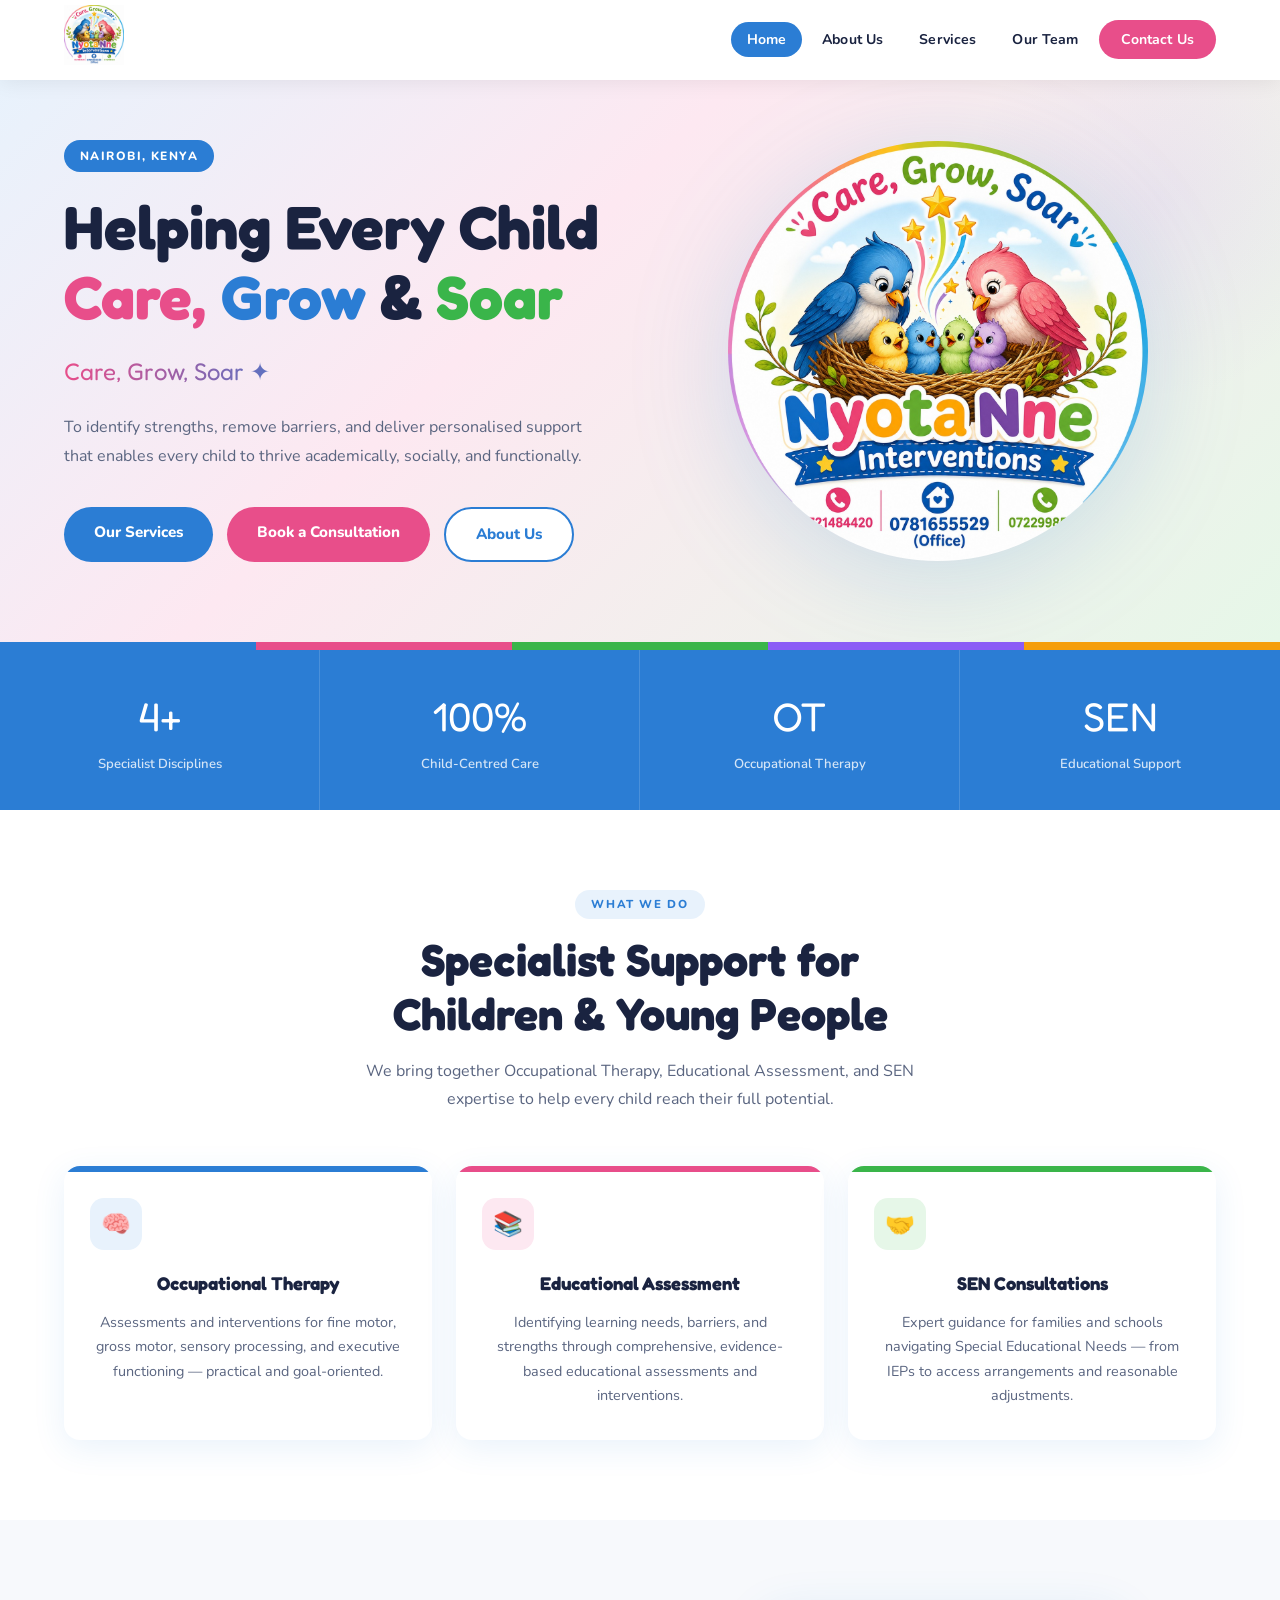
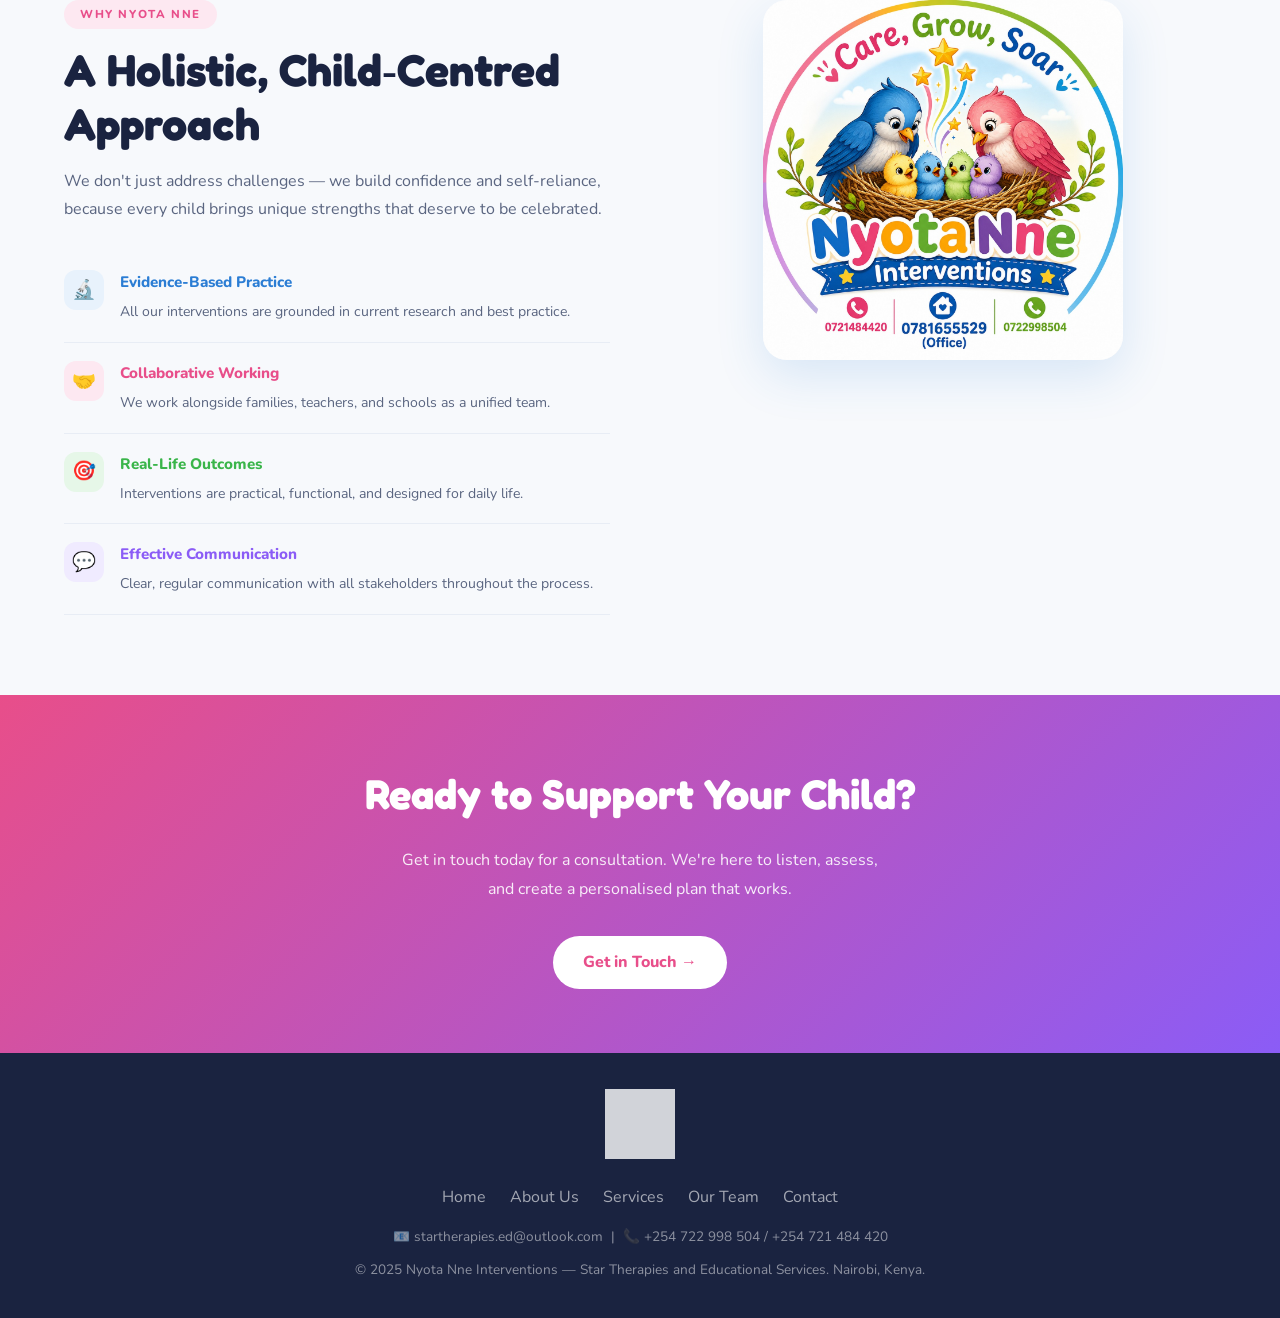
==== index.html @ 4a828db4 "index file upload" ====
<!DOCTYPE html>
<html lang="en">
<head>
  <meta charset="UTF-8"/>
  <meta name="viewport" content="width=device-width, initial-scale=1.0"/>
  <title>Nyota Nne Interventions | Care, Grow, Soar</title>
  <link href="https://fonts.googleapis.com/css2?family=Nunito:ital,wght@0,400;0,600;0,700;0,800;1,400&family=Fredoka+One&display=swap" rel="stylesheet"/>
  <style>
    *, *::before, *::after { box-sizing: border-box; margin: 0; padding: 0; }

    :root {
      --blue:    #2b7dd4;
      --blue-l:  #e8f2fc;
      --pink:    #e84e8a;
      --pink-l:  #fde8f1;
      --green:   #3ab54a;
      --green-l: #e6f7e8;
      --purple:  #8b5cf6;
      --purple-l:#f0ebff;
      --orange:  #f59e0b;
      --orange-l:#fff3d6;
      --white:   #ffffff;
      --off:     #f7f9fc;
      --dark:    #1a2340;
      --mid:     #5a6580;
      --light:   #e8edf5;
      --radius:  16px;
      --shadow:  0 8px 32px rgba(43,125,212,0.10);
    }

    html { scroll-behavior: smooth; }
    body {
      font-family: 'Nunito', sans-serif;
      color: var(--dark);
      background: var(--white);
      line-height: 1.7;
      font-size: 16px;
      overflow-x: hidden;
    }

    /* ── PAGES ── */
    .page { display: none; min-height: 100vh; padding-top: 80px; }
    .page.active { display: block; }

    /* ── NAV ── */
    nav {
      position: fixed; top: 0; left: 0; right: 0; z-index: 200;
      background: white;
      box-shadow: 0 2px 20px rgba(0,0,0,0.07);
      padding: 0 5vw;
      height: 80px;
      display: flex; align-items: center; justify-content: space-between;
    }
    .nav-logo img {
      height: 60px; width: auto; cursor: pointer;
    }
    .nav-links {
      display: flex; align-items: center; gap: 4px; list-style: none;
    }
    .nav-links a {
      text-decoration: none; color: var(--dark);
      font-size: 0.88rem; font-weight: 700;
      padding: 8px 16px; border-radius: 40px;
      transition: all 0.2s; letter-spacing: 0.01em;
    }
    .nav-links a:hover { background: var(--blue-l); color: var(--blue); }
    .nav-links a.active { background: var(--blue); color: white; }
    .nav-cta {
      background: var(--pink) !important; color: white !important;
      padding: 10px 22px !important; border-radius: 40px !important;
    }
    .nav-cta:hover { background: var(--pink) !important; opacity: 0.88; }

    .hamburger {
      display: none; flex-direction: column; gap: 5px; cursor: pointer;
    }
    .hamburger span { display: block; width: 26px; height: 2.5px; background: var(--dark); border-radius: 2px; transition: all 0.3s; }

    /* ── HERO ── */
    .hero {
      background: linear-gradient(135deg, #e8f2fc 0%, #fde8f1 40%, #e6f7e8 100%);
      padding: 60px 5vw 80px;
      display: grid; grid-template-columns: 1fr 1fr;
      gap: 40px; align-items: center;
      position: relative; overflow: hidden;
    }
    .hero::before {
      content: '';
      position: absolute; top: -80px; right: -80px;
      width: 400px; height: 400px;
      background: radial-gradient(circle, rgba(139,92,246,0.08), transparent 70%);
      border-radius: 50%;
    }
    .hero-tag {
      display: inline-block;
      background: var(--blue); color: white;
      font-size: 0.75rem; font-weight: 800; letter-spacing: 0.12em;
      text-transform: uppercase; padding: 6px 16px; border-radius: 40px;
      margin-bottom: 20px;
    }
    .hero h1 {
      font-family: 'Fredoka One', cursive;
      font-size: clamp(2.4rem, 5vw, 3.8rem);
      line-height: 1.15; margin-bottom: 20px; color: var(--dark);
    }
    .hero h1 .c1 { color: var(--pink); }
    .hero h1 .c2 { color: var(--blue); }
    .hero h1 .c3 { color: var(--green); }
    .hero-slogan {
      font-family: 'Fredoka One', cursive;
      font-size: 1.5rem; margin-bottom: 20px;
      background: linear-gradient(90deg, var(--pink), var(--blue), var(--green));
      -webkit-background-clip: text; -webkit-text-fill-color: transparent;
      background-clip: text;
    }
    .hero-mission {
      color: var(--mid); font-size: 1rem; line-height: 1.8;
      margin-bottom: 36px; max-width: 520px;
    }
    .hero-btns { display: flex; gap: 14px; flex-wrap: wrap; }
    .btn { display: inline-block; text-decoration: none; border: none; cursor: pointer;
      font-family: 'Nunito', sans-serif; font-weight: 800; font-size: 0.95rem;
      padding: 13px 30px; border-radius: 40px; transition: transform 0.2s, box-shadow 0.2s; }
    .btn:hover { transform: translateY(-3px); box-shadow: 0 8px 24px rgba(0,0,0,0.15); }
    .btn-blue { background: var(--blue); color: white; }
    .btn-pink { background: var(--pink); color: white; }
    .btn-outline { background: white; color: var(--blue); border: 2px solid var(--blue); }

    .hero-img {
      display: flex; align-items: center; justify-content: center;
    }
    .hero-img img {
      width: 100%; max-width: 420px;
      border-radius: 50%; 
      filter: drop-shadow(0 16px 48px rgba(43,125,212,0.18));
      animation: float 4s ease-in-out infinite;
    }
    @keyframes float {
      0%,100% { transform: translateY(0); }
      50% { transform: translateY(-14px); }
    }

    /* ── COLOUR STRIP ── */
    .colour-strip {
      display: flex; height: 8px;
    }
    .colour-strip span { flex: 1; }

    /* ── SECTIONS ── */
    .section { padding: 80px 5vw; }
    .section-alt { background: var(--off); }
    .section-center { text-align: center; }

    .pill-label {
      display: inline-block;
      font-size: 0.72rem; font-weight: 800; letter-spacing: 0.14em; text-transform: uppercase;
      padding: 5px 16px; border-radius: 40px; margin-bottom: 14px;
    }
    .pill-blue { background: var(--blue-l); color: var(--blue); }
    .pill-pink { background: var(--pink-l); color: var(--pink); }
    .pill-green { background: var(--green-l); color: var(--green); }
    .pill-purple { background: var(--purple-l); color: var(--purple); }
    .pill-orange { background: var(--orange-l); color: var(--orange); }

    .section-title {
      font-family: 'Fredoka One', cursive;
      font-size: clamp(1.8rem, 3.5vw, 2.8rem);
      line-height: 1.2; margin-bottom: 16px; color: var(--dark);
    }
    .section-sub {
      color: var(--mid); max-width: 580px; margin: 0 auto 52px; font-size: 1rem; line-height: 1.8;
    }
    .section-sub.left { margin-left: 0; }

    /* ── CARDS ── */
    .cards-3 { display: grid; grid-template-columns: repeat(3, 1fr); gap: 24px; }
    .cards-4 { display: grid; grid-template-columns: repeat(4, 1fr); gap: 20px; }
    .cards-2 { display: grid; grid-template-columns: repeat(2, 1fr); gap: 28px; }

    .card {
      background: white; border-radius: var(--radius);
      padding: 32px 26px;
      box-shadow: var(--shadow);
      transition: transform 0.3s, box-shadow 0.3s;
      position: relative; overflow: hidden;
    }
    .card:hover { transform: translateY(-6px); box-shadow: 0 16px 48px rgba(0,0,0,0.12); }
    .card-top { height: 6px; border-radius: 6px 6px 0 0; position: absolute; top: 0; left: 0; right: 0; }
    .card-icon {
      width: 52px; height: 52px; border-radius: 14px;
      display: flex; align-items: center; justify-content: center;
      font-size: 1.5rem; margin-bottom: 18px;
    }
    .card h3 {
      font-family: 'Fredoka One', cursive;
      font-size: 1.15rem; margin-bottom: 10px; color: var(--dark);
    }
    .card p { font-size: 0.9rem; color: var(--mid); line-height: 1.7; }

    /* about page two-col */
    .two-col { display: grid; grid-template-columns: 1fr 1fr; gap: 60px; align-items: start; }
    .two-col.flip { direction: rtl; }
    .two-col.flip > * { direction: ltr; }

    .value-item {
      display: flex; gap: 16px; align-items: flex-start;
      padding: 18px 0; border-bottom: 1px solid var(--light);
    }
    .value-icon {
      width: 40px; height: 40px; border-radius: 12px; flex-shrink: 0;
      display: flex; align-items: center; justify-content: center; font-size: 1.2rem;
    }
    .value-item h4 { font-weight: 800; font-size: 0.95rem; margin-bottom: 4px; }
    .value-item p { font-size: 0.88rem; color: var(--mid); }

    /* team */
    .team-card {
      background: white; border-radius: var(--radius);
      overflow: hidden; box-shadow: var(--shadow);
      transition: transform 0.3s;
    }
    .team-card:hover { transform: translateY(-6px); }
    .team-banner { height: 80px; display: flex; align-items: center; justify-content: center; font-size: 2.4rem; }
    .team-body { padding: 24px 22px; }
    .team-role { font-size: 0.72rem; font-weight: 800; letter-spacing: 0.12em; text-transform: uppercase; margin-bottom: 6px; }
    .team-body h3 { font-family: 'Fredoka One', cursive; font-size: 1.2rem; margin-bottom: 10px; }
    .team-body p { font-size: 0.88rem; color: var(--mid); line-height: 1.7; }

    /* services page */
    .service-row {
      display: grid; grid-template-columns: 200px 1fr; gap: 0;
      border-radius: var(--radius); overflow: hidden; margin-bottom: 20px;
      box-shadow: var(--shadow);
    }
    .service-label {
      display: flex; flex-direction: column; align-items: center; justify-content: center;
      text-align: center; padding: 28px 20px; gap: 10px;
    }
    .service-label span { font-size: 2rem; }
    .service-label h3 { font-family: 'Fredoka One', cursive; font-size: 1rem; color: white; line-height: 1.3; }
    .service-content {
      background: white; padding: 28px 32px;
      display: flex; flex-direction: column; justify-content: center;
    }
    .service-content p { font-size: 0.95rem; color: var(--mid); line-height: 1.8; margin-bottom: 12px; }
    .service-tags { display: flex; flex-wrap: wrap; gap: 8px; }
    .tag {
      font-size: 0.75rem; font-weight: 700; padding: 4px 12px; border-radius: 40px;
    }

    /* contact page */
    .contact-grid { display: grid; grid-template-columns: 1fr 1.2fr; gap: 48px; align-items: start; }
    .contact-card {
      background: white; border-radius: var(--radius); padding: 28px;
      box-shadow: var(--shadow); margin-bottom: 16px;
      display: flex; gap: 18px; align-items: flex-start;
    }
    .contact-icon-wrap {
      width: 48px; height: 48px; border-radius: 14px; flex-shrink: 0;
      display: flex; align-items: center; justify-content: center; font-size: 1.3rem;
    }
    .contact-card h4 { font-weight: 800; font-size: 0.85rem; letter-spacing: 0.08em; text-transform: uppercase; margin-bottom: 4px; }
    .contact-card p, .contact-card a { font-size: 0.95rem; color: var(--mid); text-decoration: none; display: block; }
    .contact-card a:hover { color: var(--blue); }

    form { background: white; border-radius: var(--radius); padding: 36px; box-shadow: var(--shadow); }
    form h3 { font-family: 'Fredoka One', cursive; font-size: 1.5rem; margin-bottom: 24px; color: var(--dark); }
    .form-row { display: grid; grid-template-columns: 1fr 1fr; gap: 16px; }
    .field { margin-bottom: 16px; }
    .field label { display: block; font-size: 0.8rem; font-weight: 800; margin-bottom: 6px; color: var(--dark); letter-spacing: 0.04em; }
    .field input, .field textarea, .field select {
      width: 100%; padding: 13px 16px;
      border: 2px solid var(--light); border-radius: 12px;
      font-family: 'Nunito', sans-serif; font-size: 0.95rem; color: var(--dark);
      outline: none; transition: border-color 0.2s; background: var(--off);
    }
    .field input:focus, .field textarea:focus, .field select:focus { border-color: var(--blue); background: white; }
    .field textarea { height: 110px; resize: vertical; }
    #formMsg { display:none; margin-top: 14px; font-size: 0.9rem; font-weight: 700; text-align: center; padding: 10px; border-radius: 10px; }

    /* footer */
    footer {
      background: var(--dark); color: rgba(255,255,255,0.5);
      text-align: center; padding: 36px 5vw;
    }
    .footer-logo { margin-bottom: 16px; }
    .footer-logo img { height: 70px; filter: brightness(0) invert(1) opacity(0.8); }
    footer p { font-size: 0.85rem; line-height: 1.8; }
    footer a { color: rgba(255,255,255,0.6); text-decoration: none; }
    footer a:hover { color: white; }
    .footer-links { display: flex; justify-content: center; gap: 24px; flex-wrap: wrap; margin: 14px 0; }

    /* banner */
    .page-banner {
      background: linear-gradient(135deg, var(--blue) 0%, var(--purple) 100%);
      padding: 56px 5vw 48px;
      color: white; text-align: center;
    }
    .page-banner h1 { font-family: 'Fredoka One', cursive; font-size: clamp(2rem, 4vw, 3rem); margin-bottom: 12px; }
    .page-banner p { font-size: 1rem; opacity: 0.85; max-width: 500px; margin: 0 auto; }

    /* stats strip */
    .stats-strip {
      background: var(--blue);
      display: grid; grid-template-columns: repeat(4, 1fr);
      gap: 0;
    }
    .stat-item {
      padding: 32px 20px; text-align: center; color: white;
      border-right: 1px solid rgba(255,255,255,0.15);
    }
    .stat-item:last-child { border-right: none; }
    .stat-num { font-family: 'Fredoka One', cursive; font-size: 2.5rem; display: block; }
    .stat-label { font-size: 0.82rem; opacity: 0.8; font-weight: 600; }

    /* support list */
    .support-grid { display: grid; grid-template-columns: repeat(3,1fr); gap: 16px; }
    .support-item {
      background: white; border-radius: 14px; padding: 20px 18px;
      display: flex; gap: 12px; align-items: flex-start;
      box-shadow: 0 4px 16px rgba(0,0,0,0.06);
    }
    .support-dot { width: 10px; height: 10px; border-radius: 50%; flex-shrink: 0; margin-top: 7px; }
    .support-item p { font-size: 0.92rem; font-weight: 700; color: var(--dark); }

    /* mobile */
    @media (max-width: 900px) {
      .cards-3, .cards-4 { grid-template-columns: repeat(2, 1fr); }
      .two-col, .contact-grid { grid-template-columns: 1fr; gap: 32px; }
      .two-col.flip { direction: ltr; }
      .stats-strip { grid-template-columns: repeat(2, 1fr); }
      .support-grid { grid-template-columns: repeat(2,1fr); }
      .service-row { grid-template-columns: 1fr; }
      .service-label { flex-direction: row; justify-content: flex-start; padding: 20px; }
    }
    @media (max-width: 768px) {
      .hero { grid-template-columns: 1fr; text-align: center; }
      .hero-btns { justify-content: center; }
      .hero-img { order: -1; }
      .hero-img img { max-width: 260px; }
      .hamburger { display: flex; }
      .nav-links {
        display: none; position: fixed; top: 80px; left: 0; right: 0;
        flex-direction: column; align-items: stretch; gap: 0;
        background: white; border-top: 1px solid var(--light);
        padding: 12px 16px; box-shadow: 0 8px 24px rgba(0,0,0,0.08);
      }
      .nav-links.open { display: flex; }
      .nav-links a { border-radius: 12px; padding: 12px 16px; }
    }
    @media (max-width: 560px) {
      .cards-3, .cards-4, .cards-2 { grid-template-columns: 1fr; }
      .form-row { grid-template-columns: 1fr; }
      .support-grid { grid-template-columns: 1fr; }
    }

    /* fade in */
    .fade { opacity: 0; transform: translateY(20px); transition: opacity 0.55s ease, transform 0.55s ease; }
    .fade.visible { opacity: 1; transform: none; }
  </style>
</head>
<body>

<!-- NAV -->
<nav>
  <div class="nav-logo">
    <img src="logo-new.jpeg" alt="Nyota Nne Interventions" onclick="showPage('home')">
  </div>
  <ul class="nav-links" id="navLinks">
    <li><a href="#" class="active" onclick="showPage('home');return false;">Home</a></li>
    <li><a href="#" onclick="showPage('about');return false;">About Us</a></li>
    <li><a href="#" onclick="showPage('services');return false;">Services</a></li>
    <li><a href="#" onclick="showPage('team');return false;">Our Team</a></li>
    <li><a href="#" class="nav-cta" onclick="showPage('contact');return false;">Contact Us</a></li>
  </ul>
  <div class="hamburger" id="hamburger"><span></span><span></span><span></span></div>
</nav>

<!-- ══════════════ HOME PAGE ══════════════ -->
<div class="page active" id="page-home">

  <!-- Hero -->
  <div class="hero">
    <div class="hero-content">
      <span class="hero-tag">Nairobi, Kenya</span>
      <h1>Helping Every Child <span class="c1">Care,</span> <span class="c2">Grow</span> &amp; <span class="c3">Soar</span></h1>
      <p class="hero-slogan">Care, Grow, Soar ✦</p>
      <p class="hero-mission">To identify strengths, remove barriers, and deliver personalised support that enables every child to thrive academically, socially, and functionally.</p>
      <div class="hero-btns">
        <a class="btn btn-blue" href="#" onclick="showPage('services');return false;">Our Services</a>
        <a class="btn btn-pink" href="#" onclick="showPage('contact');return false;">Book a Consultation</a>
        <a class="btn btn-outline" href="#" onclick="showPage('about');return false;">About Us</a>
      </div>
    </div>
    <div class="hero-img">
      <img src="logo-new.jpeg" alt="Nyota Nne Interventions"/>
    </div>
  </div>

  <div class="colour-strip">
    <span style="background:var(--blue)"></span>
    <span style="background:var(--pink)"></span>
    <span style="background:var(--green)"></span>
    <span style="background:var(--purple)"></span>
    <span style="background:var(--orange)"></span>
  </div>

  <!-- Stats -->
  <div class="stats-strip">
    <div class="stat-item"><span class="stat-num">4+</span><span class="stat-label">Specialist Disciplines</span></div>
    <div class="stat-item"><span class="stat-num">100%</span><span class="stat-label">Child-Centred Care</span></div>
    <div class="stat-item"><span class="stat-num">OT</span><span class="stat-label">Occupational Therapy</span></div>
    <div class="stat-item"><span class="stat-num">SEN</span><span class="stat-label">Educational Support</span></div>
  </div>

  <!-- What We Do -->
  <div class="section section-center">
    <span class="pill-label pill-blue fade">What We Do</span>
    <h2 class="section-title fade">Specialist Support for <br>Children &amp; Young People</h2>
    <p class="section-sub fade">We bring together Occupational Therapy, Educational Assessment, and SEN expertise to help every child reach their full potential.</p>
    <div class="cards-3">
      <div class="card fade">
        <div class="card-top" style="background:var(--blue)"></div>
        <div class="card-icon" style="background:var(--blue-l)">🧠</div>
        <h3>Occupational Therapy</h3>
        <p>Assessments and interventions for fine motor, gross motor, sensory processing, and executive functioning — practical and goal-oriented.</p>
      </div>
      <div class="card fade">
        <div class="card-top" style="background:var(--pink)"></div>
        <div class="card-icon" style="background:var(--pink-l)">📚</div>
        <h3>Educational Assessment</h3>
        <p>Identifying learning needs, barriers, and strengths through comprehensive, evidence-based educational assessments and interventions.</p>
      </div>
      <div class="card fade">
        <div class="card-top" style="background:var(--green)"></div>
        <div class="card-icon" style="background:var(--green-l)">🤝</div>
        <h3>SEN Consultations</h3>
        <p>Expert guidance for families and schools navigating Special Educational Needs — from IEPs to access arrangements and reasonable adjustments.</p>
      </div>
    </div>
  </div>

  <!-- Why Choose Us -->
  <div class="section section-alt">
    <div class="two-col">
      <div>
        <span class="pill-label pill-pink fade">Why Nyota Nne</span>
        <h2 class="section-title fade">A Holistic, Child‑Centred <br>Approach</h2>
        <p style="color:var(--mid); margin-bottom:28px; font-size:1rem; line-height:1.8;" class="fade">We don't just address challenges — we build confidence and self-reliance, because every child brings unique strengths that deserve to be celebrated.</p>
        <div class="value-item fade">
          <div class="value-icon" style="background:var(--blue-l)">🔬</div>
          <div><h4 style="color:var(--blue)">Evidence-Based Practice</h4><p>All our interventions are grounded in current research and best practice.</p></div>
        </div>
        <div class="value-item fade">
          <div class="value-icon" style="background:var(--pink-l)">🤝</div>
          <div><h4 style="color:var(--pink)">Collaborative Working</h4><p>We work alongside families, teachers, and schools as a unified team.</p></div>
        </div>
        <div class="value-item fade">
          <div class="value-icon" style="background:var(--green-l)">🎯</div>
          <div><h4 style="color:var(--green)">Real-Life Outcomes</h4><p>Interventions are practical, functional, and designed for daily life.</p></div>
        </div>
        <div class="value-item fade">
          <div class="value-icon" style="background:var(--purple-l)">💬</div>
          <div><h4 style="color:var(--purple)">Effective Communication</h4><p>Clear, regular communication with all stakeholders throughout the process.</p></div>
        </div>
      </div>
      <div style="display:flex; align-items:center; justify-content:center;">
        <img src="logo-new.jpeg" alt="Nyota Nne" style="width:100%; max-width:360px; border-radius:24px; box-shadow: 0 16px 48px rgba(43,125,212,0.15);" class="fade"/>
      </div>
    </div>
  </div>

  <!-- CTA Banner -->
  <div style="background: linear-gradient(135deg, var(--pink) 0%, var(--purple) 100%); padding: 64px 5vw; text-align:center; color:white;">
    <h2 style="font-family:'Fredoka One',cursive; font-size:clamp(1.8rem,3.5vw,2.6rem); margin-bottom:16px;">Ready to Support Your Child?</h2>
    <p style="opacity:0.9; max-width:480px; margin:0 auto 32px; font-size:1rem; line-height:1.8;">Get in touch today for a consultation. We're here to listen, assess, and create a personalised plan that works.</p>
    <a class="btn" style="background:white; color:var(--pink); font-size:1rem;" href="#" onclick="showPage('contact');return false;">Get in Touch →</a>
  </div>

</div><!-- end home -->


<!-- ══════════════ ABOUT PAGE ══════════════ -->
<div class="page" id="page-about">

  <div class="page-banner" style="background: linear-gradient(135deg, var(--green) 0%, var(--blue) 100%);">
    <h1>About Us</h1>
    <p>A dedicated team of specialists working alongside families and schools to help children thrive.</p>
  </div>

  <div class="section">
    <div class="two-col">
      <div>
        <span class="pill-label pill-green fade">Who We Are</span>
        <h2 class="section-title fade">Educational &amp; Occupational Therapy Services</h2>
        <p class="section-sub left fade">We are a team of specialists providing Educational and Occupational Therapy Assessments and Interventions, and Special Educational Needs (SEN) Consultations. Our aim is to work alongside families and educational settings to enable children and young people to reach their full potential.</p>
        <p style="color:var(--mid); font-size:1rem; line-height:1.8;" class="fade">We believe in a holistic and child-centred approach. Each child and young person is unique and brings their own strengths and challenges. Our work is focused not just on addressing difficulties, but on building confidence and self-reliance.</p>
      </div>
      <div style="display:flex; align-items:center; justify-content:center;">
        <img src="logo-new.jpeg" alt="Nyota Nne" style="width:100%; max-width:340px; border-radius:24px; box-shadow:0 16px 48px rgba(0,0,0,0.1);" class="fade"/>
      </div>
    </div>
  </div>

  <!-- Values -->
  <div class="section section-alt section-center">
    <span class="pill-label pill-purple fade">Our Values</span>
    <h2 class="section-title fade">What Guides Our Work</h2>
    <p class="section-sub fade">Everything we do is shaped by four core values that keep our practice principled, collaborative, and effective.</p>
    <div class="cards-4">
      <div class="card fade">
        <div class="card-top" style="background:var(--blue)"></div>
        <div class="card-icon" style="background:var(--blue-l)">🔬</div>
        <h3>Evidence-Based</h3>
        <p>Research-informed practice in everything we do.</p>
      </div>
      <div class="card fade">
        <div class="card-top" style="background:var(--pink)"></div>
        <div class="card-icon" style="background:var(--pink-l)">🤝</div>
        <h3>Collaborative</h3>
        <p>Joint planning with families, teachers, and schools.</p>
      </div>
      <div class="card fade">
        <div class="card-top" style="background:var(--green)"></div>
        <div class="card-icon" style="background:var(--green-l)">💬</div>
        <h3>Communicative</h3>
        <p>Effective, clear communication with all stakeholders.</p>
      </div>
      <div class="card fade">
        <div class="card-top" style="background:var(--purple)"></div>
        <div class="card-icon" style="background:var(--purple-l)">🎯</div>
        <h3>Functional</h3>
        <p>Outcomes focused on real life and daily functioning.</p>
      </div>
    </div>
  </div>

  <!-- Who We Support -->
  <div class="section">
    <div class="section-center" style="margin-bottom:40px;">
      <span class="pill-label pill-orange fade">Who We Support</span>
      <h2 class="section-title fade">Children &amp; Young People Facing…</h2>
      <p class="section-sub fade">We support children and young people who experience a wide range of challenges that affect their learning and daily life.</p>
    </div>
    <div class="support-grid">
      <div class="support-item fade"><div class="support-dot" style="background:var(--blue)"></div><p>Learning differences and difficulties</p></div>
      <div class="support-item fade"><div class="support-dot" style="background:var(--pink)"></div><p>Barriers to accessing the curriculum</p></div>
      <div class="support-item fade"><div class="support-dot" style="background:var(--green)"></div><p>Fine and gross motor skill challenges</p></div>
      <div class="support-item fade"><div class="support-dot" style="background:var(--purple)"></div><p>Sensory processing difficulties</p></div>
      <div class="support-item fade"><div class="support-dot" style="background:var(--orange)"></div><p>Executive functioning challenges</p></div>
      <div class="support-item fade"><div class="support-dot" style="background:var(--blue)"></div><p>Difficulties in attention and organisation</p></div>
    </div>
  </div>

  <!-- Commitment -->
  <div style="background:linear-gradient(135deg, var(--orange-l), var(--pink-l)); padding: 64px 5vw; text-align:center;">
    <span class="pill-label pill-orange">Our Commitment</span>
    <h2 style="font-family:'Fredoka One',cursive; font-size:clamp(1.6rem,3vw,2.4rem); margin: 14px auto; max-width:640px; color:var(--dark);">Professional, Ethical, and of the Highest Quality</h2>
    <p style="color:var(--mid); max-width:560px; margin:0 auto; font-size:1rem; line-height:1.8;">We are committed to empowering children and young people, and supporting families and schools to make a lasting difference — through evidence-based, individualised care.</p>
  </div>

</div><!-- end about -->


<!-- ══════════════ SERVICES PAGE ══════════════ -->
<div class="page" id="page-services">

  <div class="page-banner" style="background: linear-gradient(135deg, var(--pink) 0%, var(--orange) 100%);">
    <h1>Our Services</h1>
    <p>Comprehensive, individualised support across Occupational Therapy, Education, and SEN.</p>
  </div>

  <div class="section">
    <p style="color:var(--mid); max-width:640px; margin:0 auto 48px; text-align:center; font-size:1rem; line-height:1.8; font-weight:600;">Each child and young person is unique and requires a specific, individualised plan that ensures effective and achievable results.</p>

    <div class="service-row fade">
      <div class="service-label" style="background:var(--blue)">
        <span>🧠</span><h3>Occupational Therapy Assessments</h3>
      </div>
      <div class="service-content">
        <p>Comprehensive assessments of sensory, motor, and functional skills to guide targeted interventions. We evaluate fine motor, gross motor, sensory processing, and executive functioning in relation to school and daily life.</p>
        <div class="service-tags">
          <span class="tag" style="background:var(--blue-l); color:var(--blue)">Fine Motor</span>
          <span class="tag" style="background:var(--blue-l); color:var(--blue)">Gross Motor</span>
          <span class="tag" style="background:var(--blue-l); color:var(--blue)">Sensory</span>
          <span class="tag" style="background:var(--blue-l); color:var(--blue)">Executive Function</span>
        </div>
      </div>
    </div>

    <div class="service-row fade">
      <div class="service-label" style="background:var(--pink)">
        <span>🤲</span><h3>Occupational Therapy Interventions</h3>
      </div>
      <div class="service-content">
        <p>Goal-oriented therapy designed to improve independence and participation in school and daily life. Interventions are practical, functional, and built around each child's individual goals.</p>
        <div class="service-tags">
          <span class="tag" style="background:var(--pink-l); color:var(--pink)">Goal-Oriented</span>
          <span class="tag" style="background:var(--pink-l); color:var(--pink)">Independence</span>
          <span class="tag" style="background:var(--pink-l); color:var(--pink)">School Participation</span>
        </div>
      </div>
    </div>

    <div class="service-row fade">
      <div class="service-label" style="background:var(--green)">
        <span>✏️</span><h3>Fine &amp; Gross Motor Development</h3>
      </div>
      <div class="service-content">
        <p>Targeted programmes to develop movement, coordination, balance, and handwriting skills. Supports children whose motor difficulties affect their ability to participate in school and everyday activities.</p>
        <div class="service-tags">
          <span class="tag" style="background:var(--green-l); color:var(--green)">Handwriting</span>
          <span class="tag" style="background:var(--green-l); color:var(--green)">Coordination</span>
          <span class="tag" style="background:var(--green-l); color:var(--green)">Balance</span>
        </div>
      </div>
    </div>

    <div class="service-row fade">
      <div class="service-label" style="background:var(--purple)">
        <span>🌀</span><h3>Sensory Processing Assessments &amp; Support</h3>
      </div>
      <div class="service-content">
        <p>Assessment and intervention strategies for children experiencing sensory processing difficulties. We help families and schools understand sensory needs and create supportive environments.</p>
        <div class="service-tags">
          <span class="tag" style="background:var(--purple-l); color:var(--purple)">Sensory Diet</span>
          <span class="tag" style="background:var(--purple-l); color:var(--purple)">Environment Support</span>
          <span class="tag" style="background:var(--purple-l); color:var(--purple)">Regulation</span>
        </div>
      </div>
    </div>

    <div class="service-row fade">
      <div class="service-label" style="background:var(--orange)">
        <span>📋</span><h3>Executive Functioning Support</h3>
      </div>
      <div class="service-content">
        <p>Strategies to build attention, organisation, planning, and self-regulation skills in children and young people who struggle with these areas in school and at home.</p>
        <div class="service-tags">
          <span class="tag" style="background:var(--orange-l); color:var(--orange)">Attention</span>
          <span class="tag" style="background:var(--orange-l); color:var(--orange)">Organisation</span>
          <span class="tag" style="background:var(--orange-l); color:var(--orange)">Self-Regulation</span>
        </div>
      </div>
    </div>

    <div class="service-row fade">
      <div class="service-label" style="background:var(--blue)">
        <span>📚</span><h3>Educational Assessments</h3>
      </div>
      <div class="service-content">
        <p>Identifying learning needs and potential through thorough, evidence-based assessment. Produces detailed reports to guide effective support strategies at home and school.</p>
        <div class="service-tags">
          <span class="tag" style="background:var(--blue-l); color:var(--blue)">Learning Profiles</span>
          <span class="tag" style="background:var(--blue-l); color:var(--blue)">Detailed Reports</span>
          <span class="tag" style="background:var(--blue-l); color:var(--blue)">Recommendations</span>
        </div>
      </div>
    </div>

    <div class="service-row fade">
      <div class="service-label" style="background:var(--pink)">
        <span>🎯</span><h3>Individualised Academic Interventions</h3>
      </div>
      <div class="service-content">
        <p>Tailored programmes to address specific learning difficulties including literacy, numeracy, and language. Designed to close skill gaps and build academic confidence.</p>
        <div class="service-tags">
          <span class="tag" style="background:var(--pink-l); color:var(--pink)">Literacy</span>
          <span class="tag" style="background:var(--pink-l); color:var(--pink)">Numeracy</span>
          <span class="tag" style="background:var(--pink-l); color:var(--pink)">Learning Difficulties</span>
        </div>
      </div>
    </div>

    <div class="service-row fade">
      <div class="service-label" style="background:var(--green)">
        <span>🤝</span><h3>SEN Consultations</h3>
      </div>
      <div class="service-content">
        <p>Expert guidance for schools and families navigating Special Educational Needs provision — from understanding a child's needs to developing appropriate support plans.</p>
        <div class="service-tags">
          <span class="tag" style="background:var(--green-l); color:var(--green)">IEPs</span>
          <span class="tag" style="background:var(--green-l); color:var(--green)">School Guidance</span>
          <span class="tag" style="background:var(--green-l); color:var(--green)">Family Support</span>
        </div>
      </div>
    </div>

    <div class="service-row fade">
      <div class="service-label" style="background:var(--purple)">
        <span>🏫</span><h3>School-Based Observations</h3>
      </div>
      <div class="service-content">
        <p>In-context observations within the school environment to better understand how a child functions in their real learning setting — informing more accurate, practical recommendations.</p>
        <div class="service-tags">
          <span class="tag" style="background:var(--purple-l); color:var(--purple)">In-School</span>
          <span class="tag" style="background:var(--purple-l); color:var(--purple)">Context-Informed</span>
        </div>
      </div>
    </div>

    <div class="service-row fade">
      <div class="service-label" style="background:var(--orange)">
        <span>📝</span><h3>Access Arrangements &amp; Reasonable Adjustments</h3>
      </div>
      <div class="service-content">
        <p>Assessment and guidance for examination access arrangements and reasonable adjustments in line with regulatory requirements, ensuring learners have equitable access to assessments.</p>
        <div class="service-tags">
          <span class="tag" style="background:var(--orange-l); color:var(--orange)">Exam Arrangements</span>
          <span class="tag" style="background:var(--orange-l); color:var(--orange)">Regulatory Compliance</span>
        </div>
      </div>
    </div>

    <div class="service-row fade">
      <div class="service-label" style="background:var(--blue)">
        <span>👨‍👩‍👧</span><h3>Parent &amp; Teacher Consultations</h3>
      </div>
      <div class="service-content">
        <p>Collaborative sessions to align support strategies between home and school, ensuring a consistent and coordinated approach for every child.</p>
        <div class="service-tags">
          <span class="tag" style="background:var(--blue-l); color:var(--blue)">Home-School Link</span>
          <span class="tag" style="background:var(--blue-l); color:var(--blue)">Strategy Sessions</span>
        </div>
      </div>
    </div>

    <div class="service-row fade">
      <div class="service-label" style="background:var(--pink)">
        <span>📊</span><h3>Progress Monitoring &amp; Review Reports</h3>
      </div>
      <div class="service-content">
        <p>Regular review reports to track progress and adapt support plans as children develop — keeping all stakeholders informed and interventions on track.</p>
        <div class="service-tags">
          <span class="tag" style="background:var(--pink-l); color:var(--pink)">Regular Reviews</span>
          <span class="tag" style="background:var(--pink-l); color:var(--pink)">Detailed Reports</span>
          <span class="tag" style="background:var(--pink-l); color:var(--pink)">Adaptive Plans</span>
        </div>
      </div>
    </div>

  </div>

  <div style="background:linear-gradient(135deg, var(--blue-l), var(--purple-l)); padding:56px 5vw; text-align:center;">
    <h2 style="font-family:'Fredoka One',cursive; font-size:clamp(1.6rem,3vw,2.2rem); margin-bottom:14px;">Not sure which service you need?</h2>
    <p style="color:var(--mid); max-width:460px; margin:0 auto 28px; font-size:1rem; line-height:1.8;">Get in touch and we'll guide you to the right support for your child.</p>
    <a class="btn btn-blue" href="#" onclick="showPage('contact');return false;">Talk to Us</a>
  </div>

</div><!-- end services -->


<!-- ══════════════ TEAM PAGE ══════════════ -->
<div class="page" id="page-team">

  <div class="page-banner" style="background:linear-gradient(135deg, var(--purple) 0%, var(--pink) 100%);">
    <h1>Our Team</h1>
    <p>Specialist expertise working collaboratively to deliver comprehensive, high-quality support.</p>
  </div>

  <div class="section section-center">
    <span class="pill-label pill-purple fade">The Specialists</span>
    <h2 class="section-title fade">Meet the People Behind the Work</h2>
    <p class="section-sub fade">Our team brings together expertise across Occupational Therapy, Special Educational Needs, and Educational Assessment — united by a shared commitment to every child's potential.</p>

    <div class="cards-2" style="text-align:left; margin-bottom:28px;">
      <div class="team-card fade">
        <div class="team-banner" style="background:linear-gradient(135deg,var(--blue-l),var(--blue))">🩺</div>
        <div class="team-body">
          <p class="team-role" style="color:var(--blue)">Occupational Therapist</p>
          <h3>OT Specialist</h3>
          <p>A qualified Occupational Therapist specialising in assessment and intervention for fine motor skills, gross motor development, sensory processing, and executive functioning. Interventions are practical, goal-oriented, and designed to improve independence and functional participation in school and daily life.</p>
        </div>
      </div>
      <div class="team-card fade">
        <div class="team-banner" style="background:linear-gradient(135deg,var(--pink-l),var(--pink))">📖</div>
        <div class="team-body">
          <p class="team-role" style="color:var(--pink)">Special Needs Teacher &amp; Specialist Assessor</p>
          <h3>SEN Specialist</h3>
          <p>An experienced Special Needs Teacher and Specialist Assessor with expertise in identifying learning differences and educational barriers. Provides comprehensive educational assessments, targeted intervention programmes, and detailed reports to guide effective support strategies.</p>
        </div>
      </div>
      <div class="team-card fade">
        <div class="team-banner" style="background:linear-gradient(135deg,var(--green-l),var(--green))">🏫</div>
        <div class="team-body">
          <p class="team-role" style="color:var(--green)">SENDCo — SEND Coordinator</p>
          <h3>Inclusion Specialist</h3>
          <p>Providing strategic oversight and guidance for inclusive practice within schools. Supporting the development of Individual Education Plans (IEPs), coordinating interventions, and working closely with staff and families to ensure appropriate provision and progress monitoring.</p>
        </div>
      </div>
      <div class="team-card fade">
        <div class="team-banner" style="background:linear-gradient(135deg,var(--orange-l),var(--orange))">📋</div>
        <div class="team-body">
          <p class="team-role" style="color:var(--orange)">Access Arrangements Specialist</p>
          <h3>Assessments Expert</h3>
          <p>Experienced in assessing and recommending appropriate examination access arrangements. Providing guidance on reasonable adjustments in line with regulatory requirements, ensuring all learners have equitable access to assessments and examinations.</p>
        </div>
      </div>
    </div>
  </div>

  <div style="background:var(--off); padding:56px 5vw; text-align:center;">
    <h2 style="font-family:'Fredoka One',cursive; font-size:clamp(1.5rem,3vw,2.2rem); margin-bottom:14px; color:var(--dark);">We Work as One Team</h2>
    <p style="color:var(--mid); max-width:540px; margin:0 auto; font-size:1rem; line-height:1.8;">Our specialists collaborate closely on every case, sharing insights across disciplines so each child receives holistic, joined-up support — not siloed sessions.</p>
  </div>

</div><!-- end team -->


<!-- ══════════════ CONTACT PAGE ══════════════ -->
<div class="page" id="page-contact">

  <div class="page-banner" style="background:linear-gradient(135deg, var(--green) 0%, var(--blue) 100%);">
    <h1>Contact Us</h1>
    <p>We'd love to hear from you. Reach out to book a consultation or ask any questions.</p>
  </div>

  <div class="section">
    <div class="contact-grid">
      <div>
        <span class="pill-label pill-green fade">Get in Touch</span>
        <h2 class="section-title fade">Let's Start a <br>Conversation</h2>
        <p style="color:var(--mid); font-size:1rem; line-height:1.8; margin-bottom:32px;" class="fade">Whether you're a parent, teacher, or school — we're here to help. Get in touch and we'll guide you to the right support.</p>

        <div class="contact-card fade">
          <div class="contact-icon-wrap" style="background:var(--blue-l)">📧</div>
          <div>
            <h4 style="color:var(--blue)">Email</h4>
            <a href="mailto:startherapies.ed@outlook.com">startherapies.ed@outlook.com</a>
          </div>
        </div>
        <div class="contact-card fade">
          <div class="contact-icon-wrap" style="background:var(--green-l)">📞</div>
          <div>
            <h4 style="color:var(--green)">Phone</h4>
            <a href="tel:+254721484420">+254 721 484 420</a>
            <a href="tel:+254722998504">+254 722 998 504</a>
            <a href="tel:+254781655529">+254 781 655 529 (Office)</a>
          </div>
        </div>
        <div class="contact-card fade">
          <div class="contact-icon-wrap" style="background:var(--pink-l)">📍</div>
          <div>
            <h4 style="color:var(--pink)">Location</h4>
            <p>Nairobi, Kenya</p>
          </div>
        </div>
        <div class="contact-card fade">
          <div class="contact-icon-wrap" style="background:var(--purple-l)">🌐</div>
          <div>
            <h4 style="color:var(--purple)">Website</h4>
            <a href="#">startherapiesed.co.ke</a>
          </div>
        </div>
      </div>

      <div class="fade">
        <form id="contactForm" action="https://formspree.io/f/YOUR_FORM_ID" method="POST">
          <h3>Send Us a Message</h3>
          <div class="form-row">
            <div class="field">
              <label>Your Name</label>
              <input type="text" name="name" placeholder="Full name" required/>
            </div>
            <div class="field">
              <label>Email Address</label>
              <input type="email" name="email" placeholder="your@email.com" required/>
            </div>
          </div>
          <div class="field">
            <label>Phone Number</label>
            <input type="tel" name="phone" placeholder="+254 7XX XXX XXX"/>
          </div>
          <div class="field">
            <label>I'm enquiring about…</label>
            <select name="service" required>
              <option value="" disabled selected>Select a service</option>
              <option>Occupational Therapy Assessment</option>
              <option>Occupational Therapy Intervention</option>
              <option>Educational Assessment</option>
              <option>SEN Consultation</option>
              <option>Access Arrangements</option>
              <option>School Observation</option>
              <option>Parent / Teacher Consultation</option>
              <option>General Enquiry</option>
            </select>
          </div>
          <div class="field">
            <label>Your Message</label>
            <textarea name="message" placeholder="Tell us a little about your child and how we can help…"></textarea>
          </div>
          <input type="text" name="_gotcha" style="display:none"/>
          <input type="hidden" name="_subject" value="New Enquiry — Nyota Nne Interventions"/>
          <button type="submit" id="submitBtn" class="btn btn-blue" style="width:100%; font-size:1rem; border-radius:12px; padding:15px;">Send Enquiry</button>
          <p id="formMsg"></p>
        </form>
      </div>
    </div>
  </div>

</div><!-- end contact -->


<!-- FOOTER -->
<footer>
  <div class="footer-logo">
    <img src="logo-new.jpeg" alt="Nyota Nne Interventions"/>
  </div>
  <div class="footer-links">
    <a href="#" onclick="showPage('home');return false;">Home</a>
    <a href="#" onclick="showPage('about');return false;">About Us</a>
    <a href="#" onclick="showPage('services');return false;">Services</a>
    <a href="#" onclick="showPage('team');return false;">Our Team</a>
    <a href="#" onclick="showPage('contact');return false;">Contact</a>
  </div>
  <p>📧 startherapies.ed@outlook.com &nbsp;|&nbsp; 📞 +254 722 998 504 / +254 721 484 420</p>
  <p style="margin-top:8px;">© 2025 Nyota Nne Interventions — Star Therapies and Educational Services. Nairobi, Kenya.</p>
</footer>

<script>
  // ── PAGE NAVIGATION ──
  function showPage(id) {
    document.querySelectorAll('.page').forEach(p => p.classList.remove('active'));
    document.getElementById('page-' + id).classList.add('active');
    document.querySelectorAll('.nav-links a').forEach(a => a.classList.remove('active'));
    const links = document.querySelectorAll('.nav-links a');
    const map = { home:0, about:1, services:2, team:3, contact:4 };
    if (links[map[id]]) links[map[id]].classList.add('active');
    window.scrollTo({ top: 0, behavior: 'smooth' });
    document.getElementById('navLinks').classList.remove('open');
    // trigger fade on new page
    setTimeout(initFade, 100);
  }

  // ── HAMBURGER ──
  document.getElementById('hamburger').addEventListener('click', () => {
    document.getElementById('navLinks').classList.toggle('open');
  });

  // ── SCROLL FADE ──
  function initFade() {
    const els = document.querySelectorAll('.page.active .fade:not(.visible)');
    const obs = new IntersectionObserver((entries) => {
      entries.forEach((e, i) => {
        if (e.isIntersecting) {
          setTimeout(() => e.target.classList.add('visible'), i * 60);
          obs.unobserve(e.target);
        }
      });
    }, { threshold: 0.08 });
    els.forEach(el => obs.observe(el));
  }
  initFade();

  // ── FORMSPREE ──
  const form = document.getElementById('contactForm');
  const submitBtn = document.getElementById('submitBtn');
  const formMsg = document.getElementById('formMsg');

  form.addEventListener('submit', async function(e) {
    e.preventDefault();
    submitBtn.textContent = 'Sending…';
    submitBtn.disabled = true;
    try {
      const res = await fetch(form.action, {
        method: 'POST', body: new FormData(form),
        headers: { 'Accept': 'application/json' }
      });
      if (res.ok) {
        submitBtn.textContent = '✓ Message Sent!';
        submitBtn.style.background = 'var(--green)';
        formMsg.style.cssText = 'display:block; background:var(--green-l); color:var(--green);';
        formMsg.textContent = "Thank you! We'll be in touch with you shortly.";
        form.reset();
      } else { throw new Error(); }
    } catch {
      submitBtn.textContent = 'Send Enquiry';
      submitBtn.disabled = false;
      formMsg.style.cssText = 'display:block; background:#fee2e2; color:#dc2626;';
      formMsg.textContent = 'Something went wrong. Please email us directly at startherapies.ed@outlook.com';
    }
  });
</script>
</body>
</html>
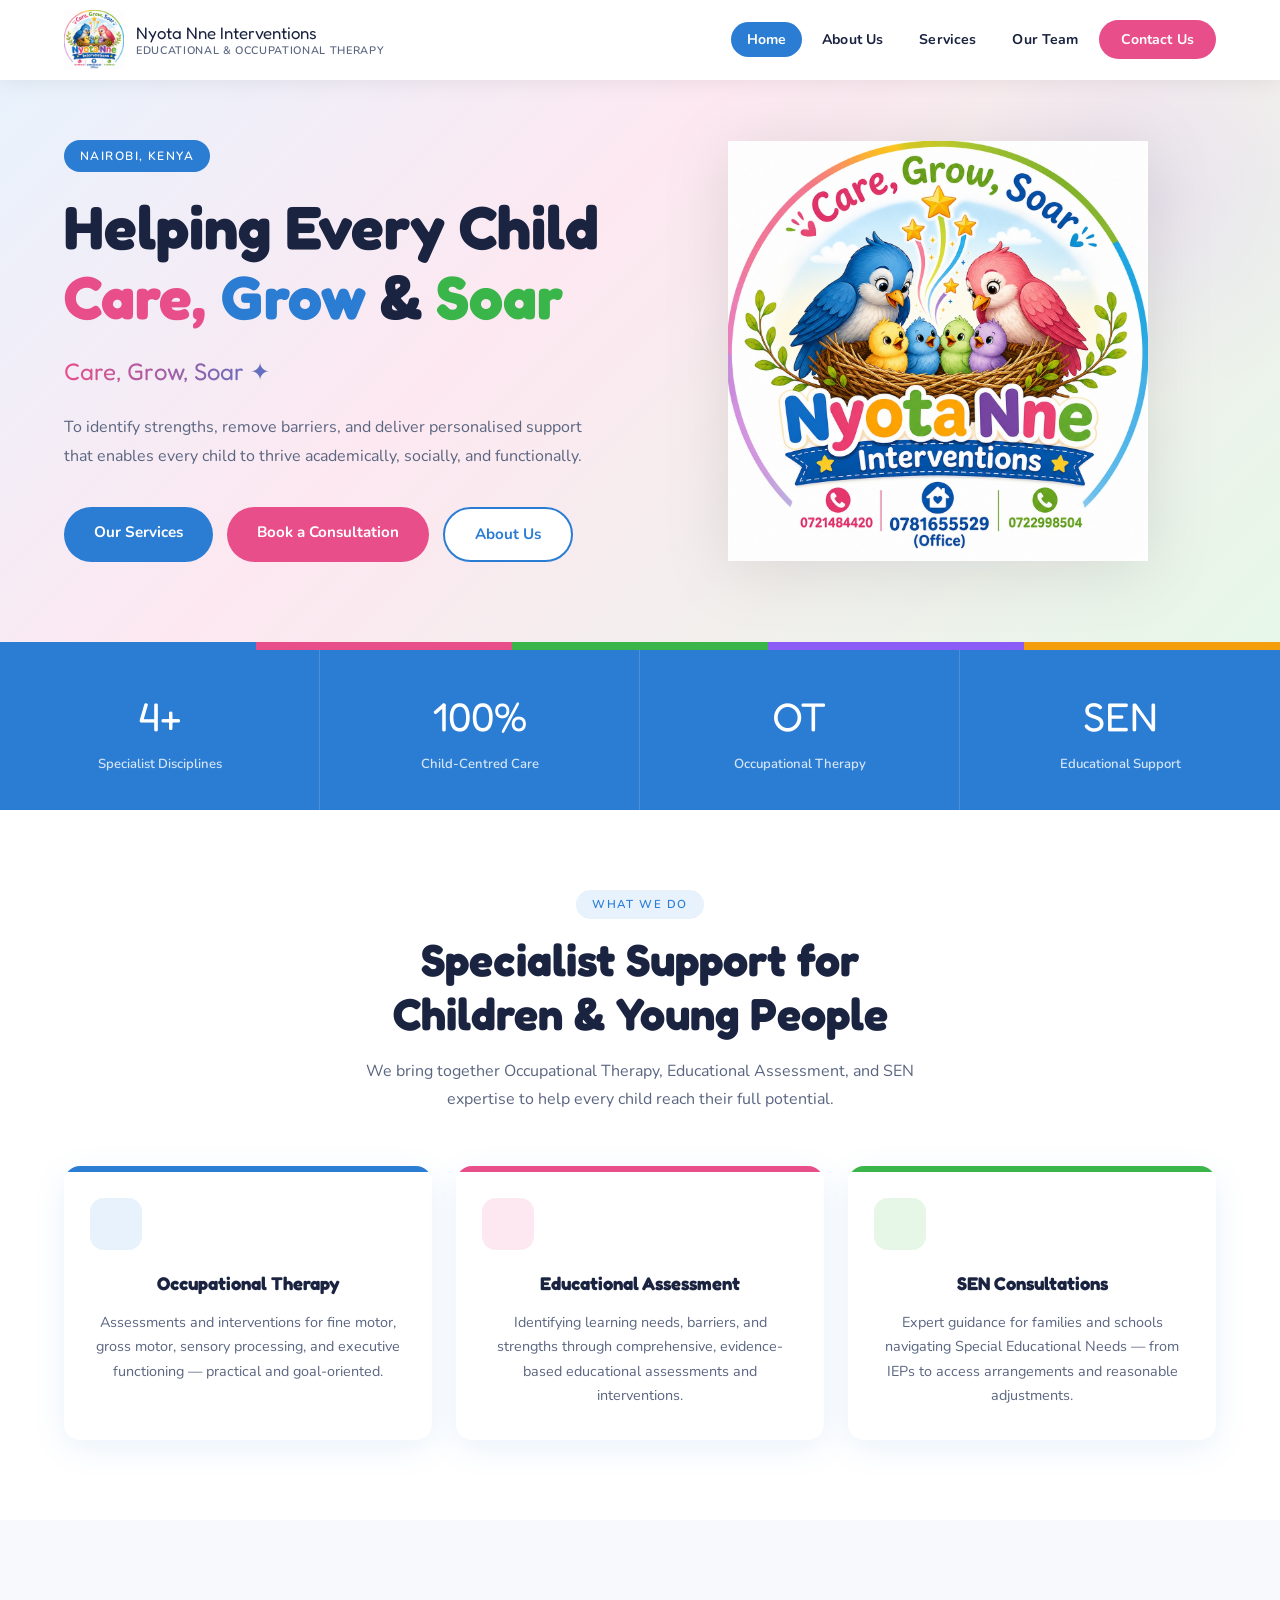
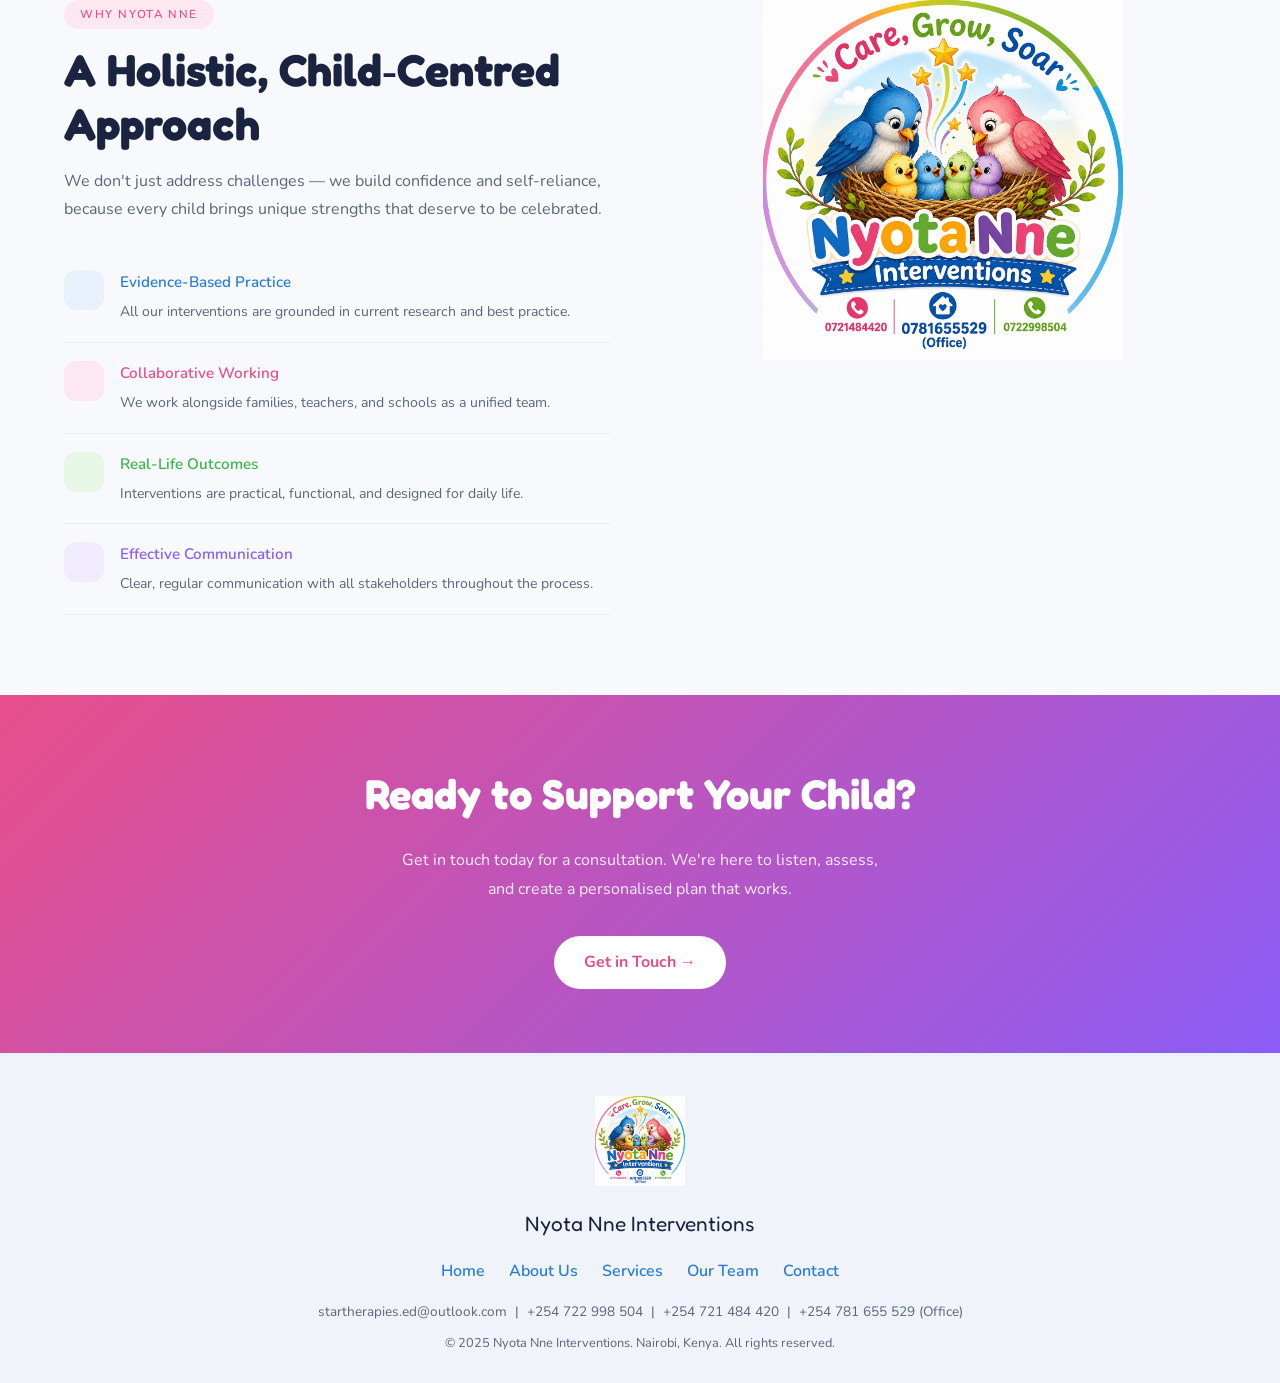
==== commit 9062a24c: "index file upload" ====
--- a/index.html
+++ b/index.html
@@ -51,9 +51,23 @@
       height: 80px;
       display: flex; align-items: center; justify-content: space-between;
     }
+    .nav-logo {
+      display: flex; align-items: center; gap: 12px; text-decoration: none; cursor: pointer;
+    }
     .nav-logo img {
-      height: 60px; width: auto; cursor: pointer;
-    }
+      height: 60px; width: auto; border-radius: 0;
+    }
+    .nav-brand { display: flex; flex-direction: column; line-height: 1.25; }
+    .nav-brand-main {
+      font-family: 'Fredoka One', cursive;
+      font-size: 1.05rem; color: var(--dark); white-space: nowrap;
+    }
+    .nav-brand-sub {
+      font-size: 0.68rem; font-weight: 600; color: var(--mid);
+      letter-spacing: 0.06em; text-transform: uppercase; white-space: nowrap;
+    }
+    @media (max-width: 900px) { .nav-brand-sub { display: none; } }
+    @media (max-width: 560px) { .nav-brand { display: none; } }
     .nav-links {
       display: flex; align-items: center; gap: 4px; list-style: none;
     }
@@ -94,7 +108,7 @@
     .hero-tag {
       display: inline-block;
       background: var(--blue); color: white;
-      font-size: 0.75rem; font-weight: 800; letter-spacing: 0.12em;
+      font-size: 0.75rem; font-weight: 600; letter-spacing: 0.12em;
       text-transform: uppercase; padding: 6px 16px; border-radius: 40px;
       margin-bottom: 20px;
     }
@@ -119,7 +133,7 @@
     }
     .hero-btns { display: flex; gap: 14px; flex-wrap: wrap; }
     .btn { display: inline-block; text-decoration: none; border: none; cursor: pointer;
-      font-family: 'Nunito', sans-serif; font-weight: 800; font-size: 0.95rem;
+      font-family: 'Nunito', sans-serif; font-weight: 700; font-size: 0.95rem;
       padding: 13px 30px; border-radius: 40px; transition: transform 0.2s, box-shadow 0.2s; }
     .btn:hover { transform: translateY(-3px); box-shadow: 0 8px 24px rgba(0,0,0,0.15); }
     .btn-blue { background: var(--blue); color: white; }
@@ -131,8 +145,8 @@
     }
     .hero-img img {
       width: 100%; max-width: 420px;
-      border-radius: 50%; 
-      filter: drop-shadow(0 16px 48px rgba(43,125,212,0.18));
+      border-radius: 0;
+      filter: drop-shadow(0 8px 32px rgba(0,0,0,0.10));
       animation: float 4s ease-in-out infinite;
     }
     @keyframes float {
@@ -153,7 +167,7 @@
 
     .pill-label {
       display: inline-block;
-      font-size: 0.72rem; font-weight: 800; letter-spacing: 0.14em; text-transform: uppercase;
+      font-size: 0.72rem; font-weight: 600; letter-spacing: 0.14em; text-transform: uppercase;
       padding: 5px 16px; border-radius: 40px; margin-bottom: 14px;
     }
     .pill-blue { background: var(--blue-l); color: var(--blue); }
@@ -210,7 +224,7 @@
       width: 40px; height: 40px; border-radius: 12px; flex-shrink: 0;
       display: flex; align-items: center; justify-content: center; font-size: 1.2rem;
     }
-    .value-item h4 { font-weight: 800; font-size: 0.95rem; margin-bottom: 4px; }
+    .value-item h4 { font-weight: 600; font-size: 0.95rem; margin-bottom: 4px; }
     .value-item p { font-size: 0.88rem; color: var(--mid); }
 
     /* team */
@@ -222,7 +236,7 @@
     .team-card:hover { transform: translateY(-6px); }
     .team-banner { height: 80px; display: flex; align-items: center; justify-content: center; font-size: 2.4rem; }
     .team-body { padding: 24px 22px; }
-    .team-role { font-size: 0.72rem; font-weight: 800; letter-spacing: 0.12em; text-transform: uppercase; margin-bottom: 6px; }
+    .team-role { font-size: 0.72rem; font-weight: 600; letter-spacing: 0.12em; text-transform: uppercase; margin-bottom: 6px; }
     .team-body h3 { font-family: 'Fredoka One', cursive; font-size: 1.2rem; margin-bottom: 10px; }
     .team-body p { font-size: 0.88rem; color: var(--mid); line-height: 1.7; }
 
@@ -259,7 +273,7 @@
       width: 48px; height: 48px; border-radius: 14px; flex-shrink: 0;
       display: flex; align-items: center; justify-content: center; font-size: 1.3rem;
     }
-    .contact-card h4 { font-weight: 800; font-size: 0.85rem; letter-spacing: 0.08em; text-transform: uppercase; margin-bottom: 4px; }
+    .contact-card h4 { font-weight: 600; font-size: 0.85rem; letter-spacing: 0.08em; text-transform: uppercase; margin-bottom: 4px; }
     .contact-card p, .contact-card a { font-size: 0.95rem; color: var(--mid); text-decoration: none; display: block; }
     .contact-card a:hover { color: var(--blue); }
 
@@ -267,7 +281,7 @@
     form h3 { font-family: 'Fredoka One', cursive; font-size: 1.5rem; margin-bottom: 24px; color: var(--dark); }
     .form-row { display: grid; grid-template-columns: 1fr 1fr; gap: 16px; }
     .field { margin-bottom: 16px; }
-    .field label { display: block; font-size: 0.8rem; font-weight: 800; margin-bottom: 6px; color: var(--dark); letter-spacing: 0.04em; }
+    .field label { display: block; font-size: 0.8rem; font-weight: 600; margin-bottom: 6px; color: var(--dark); letter-spacing: 0.04em; }
     .field input, .field textarea, .field select {
       width: 100%; padding: 13px 16px;
       border: 2px solid var(--light); border-radius: 12px;
@@ -280,14 +294,19 @@
 
     /* footer */
     footer {
-      background: var(--dark); color: rgba(255,255,255,0.5);
-      text-align: center; padding: 36px 5vw;
-    }
-    .footer-logo { margin-bottom: 16px; }
-    .footer-logo img { height: 70px; filter: brightness(0) invert(1) opacity(0.8); }
-    footer p { font-size: 0.85rem; line-height: 1.8; }
-    footer a { color: rgba(255,255,255,0.6); text-decoration: none; }
-    footer a:hover { color: white; }
+      background: #f0f4fa; color: var(--mid);
+      text-align: center; padding: 40px 5vw 28px;
+      border-top: 3px solid var(--blue-l);
+    }
+    .footer-logo { margin-bottom: 10px; }
+    .footer-logo img { height: 90px; width: auto; filter: none; border-radius: 0; }
+    .footer-name {
+      font-family: 'Fredoka One', cursive; font-size: 1.3rem;
+      color: var(--dark); margin-bottom: 16px;
+    }
+    footer p { font-size: 0.85rem; line-height: 1.8; color: var(--mid); }
+    footer a { color: var(--blue); text-decoration: none; font-weight: 600; }
+    footer a:hover { color: var(--pink); }
     .footer-links { display: flex; justify-content: center; gap: 24px; flex-wrap: wrap; margin: 14px 0; }
 
     /* banner */
@@ -321,7 +340,7 @@
       box-shadow: 0 4px 16px rgba(0,0,0,0.06);
     }
     .support-dot { width: 10px; height: 10px; border-radius: 50%; flex-shrink: 0; margin-top: 7px; }
-    .support-item p { font-size: 0.92rem; font-weight: 700; color: var(--dark); }
+    .support-item p { font-size: 0.92rem; font-weight: 500; color: var(--dark); }
 
     /* mobile */
     @media (max-width: 900px) {
@@ -363,8 +382,12 @@
 
 <!-- NAV -->
 <nav>
-  <div class="nav-logo">
-    <img src="logo-new.jpeg" alt="Nyota Nne Interventions" onclick="showPage('home')">
+  <div class="nav-logo" onclick="showPage('home')">
+    <img src="logo-new.jpeg" alt="Nyota Nne Interventions"/>
+    <div class="nav-brand">
+      <span class="nav-brand-main">Nyota Nne Interventions</span>
+      <span class="nav-brand-sub">Educational &amp; Occupational Therapy</span>
+    </div>
   </div>
   <ul class="nav-links" id="navLinks">
     <li><a href="#" class="active" onclick="showPage('home');return false;">Home</a></li>
@@ -421,19 +444,19 @@
     <div class="cards-3">
       <div class="card fade">
         <div class="card-top" style="background:var(--blue)"></div>
-        <div class="card-icon" style="background:var(--blue-l)">🧠</div>
+        <div class="card-icon" style="background:var(--blue-l)"></div>
         <h3>Occupational Therapy</h3>
         <p>Assessments and interventions for fine motor, gross motor, sensory processing, and executive functioning — practical and goal-oriented.</p>
       </div>
       <div class="card fade">
         <div class="card-top" style="background:var(--pink)"></div>
-        <div class="card-icon" style="background:var(--pink-l)">📚</div>
+        <div class="card-icon" style="background:var(--pink-l)"></div>
         <h3>Educational Assessment</h3>
         <p>Identifying learning needs, barriers, and strengths through comprehensive, evidence-based educational assessments and interventions.</p>
       </div>
       <div class="card fade">
         <div class="card-top" style="background:var(--green)"></div>
-        <div class="card-icon" style="background:var(--green-l)">🤝</div>
+        <div class="card-icon" style="background:var(--green-l)"></div>
         <h3>SEN Consultations</h3>
         <p>Expert guidance for families and schools navigating Special Educational Needs — from IEPs to access arrangements and reasonable adjustments.</p>
       </div>
@@ -448,24 +471,24 @@
         <h2 class="section-title fade">A Holistic, Child‑Centred <br>Approach</h2>
         <p style="color:var(--mid); margin-bottom:28px; font-size:1rem; line-height:1.8;" class="fade">We don't just address challenges — we build confidence and self-reliance, because every child brings unique strengths that deserve to be celebrated.</p>
         <div class="value-item fade">
-          <div class="value-icon" style="background:var(--blue-l)">🔬</div>
+          <div class="value-icon" style="background:var(--blue-l)"></div>
           <div><h4 style="color:var(--blue)">Evidence-Based Practice</h4><p>All our interventions are grounded in current research and best practice.</p></div>
         </div>
         <div class="value-item fade">
-          <div class="value-icon" style="background:var(--pink-l)">🤝</div>
+          <div class="value-icon" style="background:var(--pink-l)"></div>
           <div><h4 style="color:var(--pink)">Collaborative Working</h4><p>We work alongside families, teachers, and schools as a unified team.</p></div>
         </div>
         <div class="value-item fade">
-          <div class="value-icon" style="background:var(--green-l)">🎯</div>
+          <div class="value-icon" style="background:var(--green-l)"></div>
           <div><h4 style="color:var(--green)">Real-Life Outcomes</h4><p>Interventions are practical, functional, and designed for daily life.</p></div>
         </div>
         <div class="value-item fade">
-          <div class="value-icon" style="background:var(--purple-l)">💬</div>
+          <div class="value-icon" style="background:var(--purple-l)"></div>
           <div><h4 style="color:var(--purple)">Effective Communication</h4><p>Clear, regular communication with all stakeholders throughout the process.</p></div>
         </div>
       </div>
       <div style="display:flex; align-items:center; justify-content:center;">
-        <img src="logo-new.jpeg" alt="Nyota Nne" style="width:100%; max-width:360px; border-radius:24px; box-shadow: 0 16px 48px rgba(43,125,212,0.15);" class="fade"/>
+        <img src="logo-new.jpeg" alt="Nyota Nne" style="width:100%; max-width:360px; border-radius:0; box-shadow: none;" class="fade"/>
       </div>
     </div>
   </div>
@@ -497,7 +520,7 @@
         <p style="color:var(--mid); font-size:1rem; line-height:1.8;" class="fade">We believe in a holistic and child-centred approach. Each child and young person is unique and brings their own strengths and challenges. Our work is focused not just on addressing difficulties, but on building confidence and self-reliance.</p>
       </div>
       <div style="display:flex; align-items:center; justify-content:center;">
-        <img src="logo-new.jpeg" alt="Nyota Nne" style="width:100%; max-width:340px; border-radius:24px; box-shadow:0 16px 48px rgba(0,0,0,0.1);" class="fade"/>
+        <img src="logo-new.jpeg" alt="Nyota Nne" style="width:100%; max-width:340px; border-radius:0; box-shadow:none;" class="fade"/>
       </div>
     </div>
   </div>
@@ -510,25 +533,25 @@
     <div class="cards-4">
       <div class="card fade">
         <div class="card-top" style="background:var(--blue)"></div>
-        <div class="card-icon" style="background:var(--blue-l)">🔬</div>
+        <div class="card-icon" style="background:var(--blue-l)"></div>
         <h3>Evidence-Based</h3>
         <p>Research-informed practice in everything we do.</p>
       </div>
       <div class="card fade">
         <div class="card-top" style="background:var(--pink)"></div>
-        <div class="card-icon" style="background:var(--pink-l)">🤝</div>
+        <div class="card-icon" style="background:var(--pink-l)"></div>
         <h3>Collaborative</h3>
         <p>Joint planning with families, teachers, and schools.</p>
       </div>
       <div class="card fade">
         <div class="card-top" style="background:var(--green)"></div>
-        <div class="card-icon" style="background:var(--green-l)">💬</div>
+        <div class="card-icon" style="background:var(--green-l)"></div>
         <h3>Communicative</h3>
         <p>Effective, clear communication with all stakeholders.</p>
       </div>
       <div class="card fade">
         <div class="card-top" style="background:var(--purple)"></div>
-        <div class="card-icon" style="background:var(--purple-l)">🎯</div>
+        <div class="card-icon" style="background:var(--purple-l)"></div>
         <h3>Functional</h3>
         <p>Outcomes focused on real life and daily functioning.</p>
       </div>
@@ -575,7 +598,7 @@
 
     <div class="service-row fade">
       <div class="service-label" style="background:var(--blue)">
-        <span>🧠</span><h3>Occupational Therapy Assessments</h3>
+        <h3>Occupational Therapy Assessments</h3>
       </div>
       <div class="service-content">
         <p>Comprehensive assessments of sensory, motor, and functional skills to guide targeted interventions. We evaluate fine motor, gross motor, sensory processing, and executive functioning in relation to school and daily life.</p>
@@ -590,7 +613,7 @@
 
     <div class="service-row fade">
       <div class="service-label" style="background:var(--pink)">
-        <span>🤲</span><h3>Occupational Therapy Interventions</h3>
+        <h3>Occupational Therapy Interventions</h3>
       </div>
       <div class="service-content">
         <p>Goal-oriented therapy designed to improve independence and participation in school and daily life. Interventions are practical, functional, and built around each child's individual goals.</p>
@@ -604,7 +627,7 @@
 
     <div class="service-row fade">
       <div class="service-label" style="background:var(--green)">
-        <span>✏️</span><h3>Fine &amp; Gross Motor Development</h3>
+        <h3>Fine &amp; Gross Motor Development</h3>
       </div>
       <div class="service-content">
         <p>Targeted programmes to develop movement, coordination, balance, and handwriting skills. Supports children whose motor difficulties affect their ability to participate in school and everyday activities.</p>
@@ -618,7 +641,7 @@
 
     <div class="service-row fade">
       <div class="service-label" style="background:var(--purple)">
-        <span>🌀</span><h3>Sensory Processing Assessments &amp; Support</h3>
+        <h3>Sensory Processing Assessments &amp; Support</h3>
       </div>
       <div class="service-content">
         <p>Assessment and intervention strategies for children experiencing sensory processing difficulties. We help families and schools understand sensory needs and create supportive environments.</p>
@@ -632,7 +655,7 @@
 
     <div class="service-row fade">
       <div class="service-label" style="background:var(--orange)">
-        <span>📋</span><h3>Executive Functioning Support</h3>
+        <h3>Executive Functioning Support</h3>
       </div>
       <div class="service-content">
         <p>Strategies to build attention, organisation, planning, and self-regulation skills in children and young people who struggle with these areas in school and at home.</p>
@@ -646,7 +669,7 @@
 
     <div class="service-row fade">
       <div class="service-label" style="background:var(--blue)">
-        <span>📚</span><h3>Educational Assessments</h3>
+        <h3>Educational Assessments</h3>
       </div>
       <div class="service-content">
         <p>Identifying learning needs and potential through thorough, evidence-based assessment. Produces detailed reports to guide effective support strategies at home and school.</p>
@@ -660,7 +683,7 @@
 
     <div class="service-row fade">
       <div class="service-label" style="background:var(--pink)">
-        <span>🎯</span><h3>Individualised Academic Interventions</h3>
+        <h3>Individualised Academic Interventions</h3>
       </div>
       <div class="service-content">
         <p>Tailored programmes to address specific learning difficulties including literacy, numeracy, and language. Designed to close skill gaps and build academic confidence.</p>
@@ -674,7 +697,7 @@
 
     <div class="service-row fade">
       <div class="service-label" style="background:var(--green)">
-        <span>🤝</span><h3>SEN Consultations</h3>
+        <h3>SEN Consultations</h3>
       </div>
       <div class="service-content">
         <p>Expert guidance for schools and families navigating Special Educational Needs provision — from understanding a child's needs to developing appropriate support plans.</p>
@@ -688,7 +711,7 @@
 
     <div class="service-row fade">
       <div class="service-label" style="background:var(--purple)">
-        <span>🏫</span><h3>School-Based Observations</h3>
+        <h3>School-Based Observations</h3>
       </div>
       <div class="service-content">
         <p>In-context observations within the school environment to better understand how a child functions in their real learning setting — informing more accurate, practical recommendations.</p>
@@ -701,7 +724,7 @@
 
     <div class="service-row fade">
       <div class="service-label" style="background:var(--orange)">
-        <span>📝</span><h3>Access Arrangements &amp; Reasonable Adjustments</h3>
+        <h3>Access Arrangements &amp; Reasonable Adjustments</h3>
       </div>
       <div class="service-content">
         <p>Assessment and guidance for examination access arrangements and reasonable adjustments in line with regulatory requirements, ensuring learners have equitable access to assessments.</p>
@@ -727,7 +750,7 @@
 
     <div class="service-row fade">
       <div class="service-label" style="background:var(--pink)">
-        <span>📊</span><h3>Progress Monitoring &amp; Review Reports</h3>
+        <h3>Progress Monitoring &amp; Review Reports</h3>
       </div>
       <div class="service-content">
         <p>Regular review reports to track progress and adapt support plans as children develop — keeping all stakeholders informed and interventions on track.</p>
@@ -765,7 +788,7 @@
 
     <div class="cards-2" style="text-align:left; margin-bottom:28px;">
       <div class="team-card fade">
-        <div class="team-banner" style="background:linear-gradient(135deg,var(--blue-l),var(--blue))">🩺</div>
+        <div class="team-banner" style="background:linear-gradient(135deg,var(--blue-l),var(--blue))"></div>
         <div class="team-body">
           <p class="team-role" style="color:var(--blue)">Occupational Therapist</p>
           <h3>OT Specialist</h3>
@@ -773,7 +796,7 @@
         </div>
       </div>
       <div class="team-card fade">
-        <div class="team-banner" style="background:linear-gradient(135deg,var(--pink-l),var(--pink))">📖</div>
+        <div class="team-banner" style="background:linear-gradient(135deg,var(--pink-l),var(--pink))"></div>
         <div class="team-body">
           <p class="team-role" style="color:var(--pink)">Special Needs Teacher &amp; Specialist Assessor</p>
           <h3>SEN Specialist</h3>
@@ -781,7 +804,7 @@
         </div>
       </div>
       <div class="team-card fade">
-        <div class="team-banner" style="background:linear-gradient(135deg,var(--green-l),var(--green))">🏫</div>
+        <div class="team-banner" style="background:linear-gradient(135deg,var(--green-l),var(--green))"></div>
         <div class="team-body">
           <p class="team-role" style="color:var(--green)">SENDCo — SEND Coordinator</p>
           <h3>Inclusion Specialist</h3>
@@ -789,7 +812,7 @@
         </div>
       </div>
       <div class="team-card fade">
-        <div class="team-banner" style="background:linear-gradient(135deg,var(--orange-l),var(--orange))">📋</div>
+        <div class="team-banner" style="background:linear-gradient(135deg,var(--orange-l),var(--orange))"></div>
         <div class="team-body">
           <p class="team-role" style="color:var(--orange)">Access Arrangements Specialist</p>
           <h3>Assessments Expert</h3>
@@ -823,14 +846,14 @@
         <p style="color:var(--mid); font-size:1rem; line-height:1.8; margin-bottom:32px;" class="fade">Whether you're a parent, teacher, or school — we're here to help. Get in touch and we'll guide you to the right support.</p>
 
         <div class="contact-card fade">
-          <div class="contact-icon-wrap" style="background:var(--blue-l)">📧</div>
+          <div class="contact-icon-wrap" style="background:var(--blue-l)"></div>
           <div>
             <h4 style="color:var(--blue)">Email</h4>
             <a href="mailto:startherapies.ed@outlook.com">startherapies.ed@outlook.com</a>
           </div>
         </div>
         <div class="contact-card fade">
-          <div class="contact-icon-wrap" style="background:var(--green-l)">📞</div>
+          <div class="contact-icon-wrap" style="background:var(--green-l)"></div>
           <div>
             <h4 style="color:var(--green)">Phone</h4>
             <a href="tel:+254721484420">+254 721 484 420</a>
@@ -839,14 +862,14 @@
           </div>
         </div>
         <div class="contact-card fade">
-          <div class="contact-icon-wrap" style="background:var(--pink-l)">📍</div>
+          <div class="contact-icon-wrap" style="background:var(--pink-l)"></div>
           <div>
             <h4 style="color:var(--pink)">Location</h4>
             <p>Nairobi, Kenya</p>
           </div>
         </div>
         <div class="contact-card fade">
-          <div class="contact-icon-wrap" style="background:var(--purple-l)">🌐</div>
+          <div class="contact-icon-wrap" style="background:var(--purple-l)"></div>
           <div>
             <h4 style="color:var(--purple)">Website</h4>
             <a href="#">startherapiesed.co.ke</a>
@@ -906,6 +929,7 @@
   <div class="footer-logo">
     <img src="logo-new.jpeg" alt="Nyota Nne Interventions"/>
   </div>
+  <p class="footer-name">Nyota Nne Interventions</p>
   <div class="footer-links">
     <a href="#" onclick="showPage('home');return false;">Home</a>
     <a href="#" onclick="showPage('about');return false;">About Us</a>
@@ -913,8 +937,8 @@
     <a href="#" onclick="showPage('team');return false;">Our Team</a>
     <a href="#" onclick="showPage('contact');return false;">Contact</a>
   </div>
-  <p>📧 startherapies.ed@outlook.com &nbsp;|&nbsp; 📞 +254 722 998 504 / +254 721 484 420</p>
-  <p style="margin-top:8px;">© 2025 Nyota Nne Interventions — Star Therapies and Educational Services. Nairobi, Kenya.</p>
+  <p>startherapies.ed@outlook.com &nbsp;|&nbsp; +254 722 998 504 &nbsp;|&nbsp; +254 721 484 420 &nbsp;|&nbsp; +254 781 655 529 (Office)</p>
+  <p style="margin-top:8px; font-size:0.8rem;">© 2025 Nyota Nne Interventions. Nairobi, Kenya. All rights reserved.</p>
 </footer>
 
 <script>
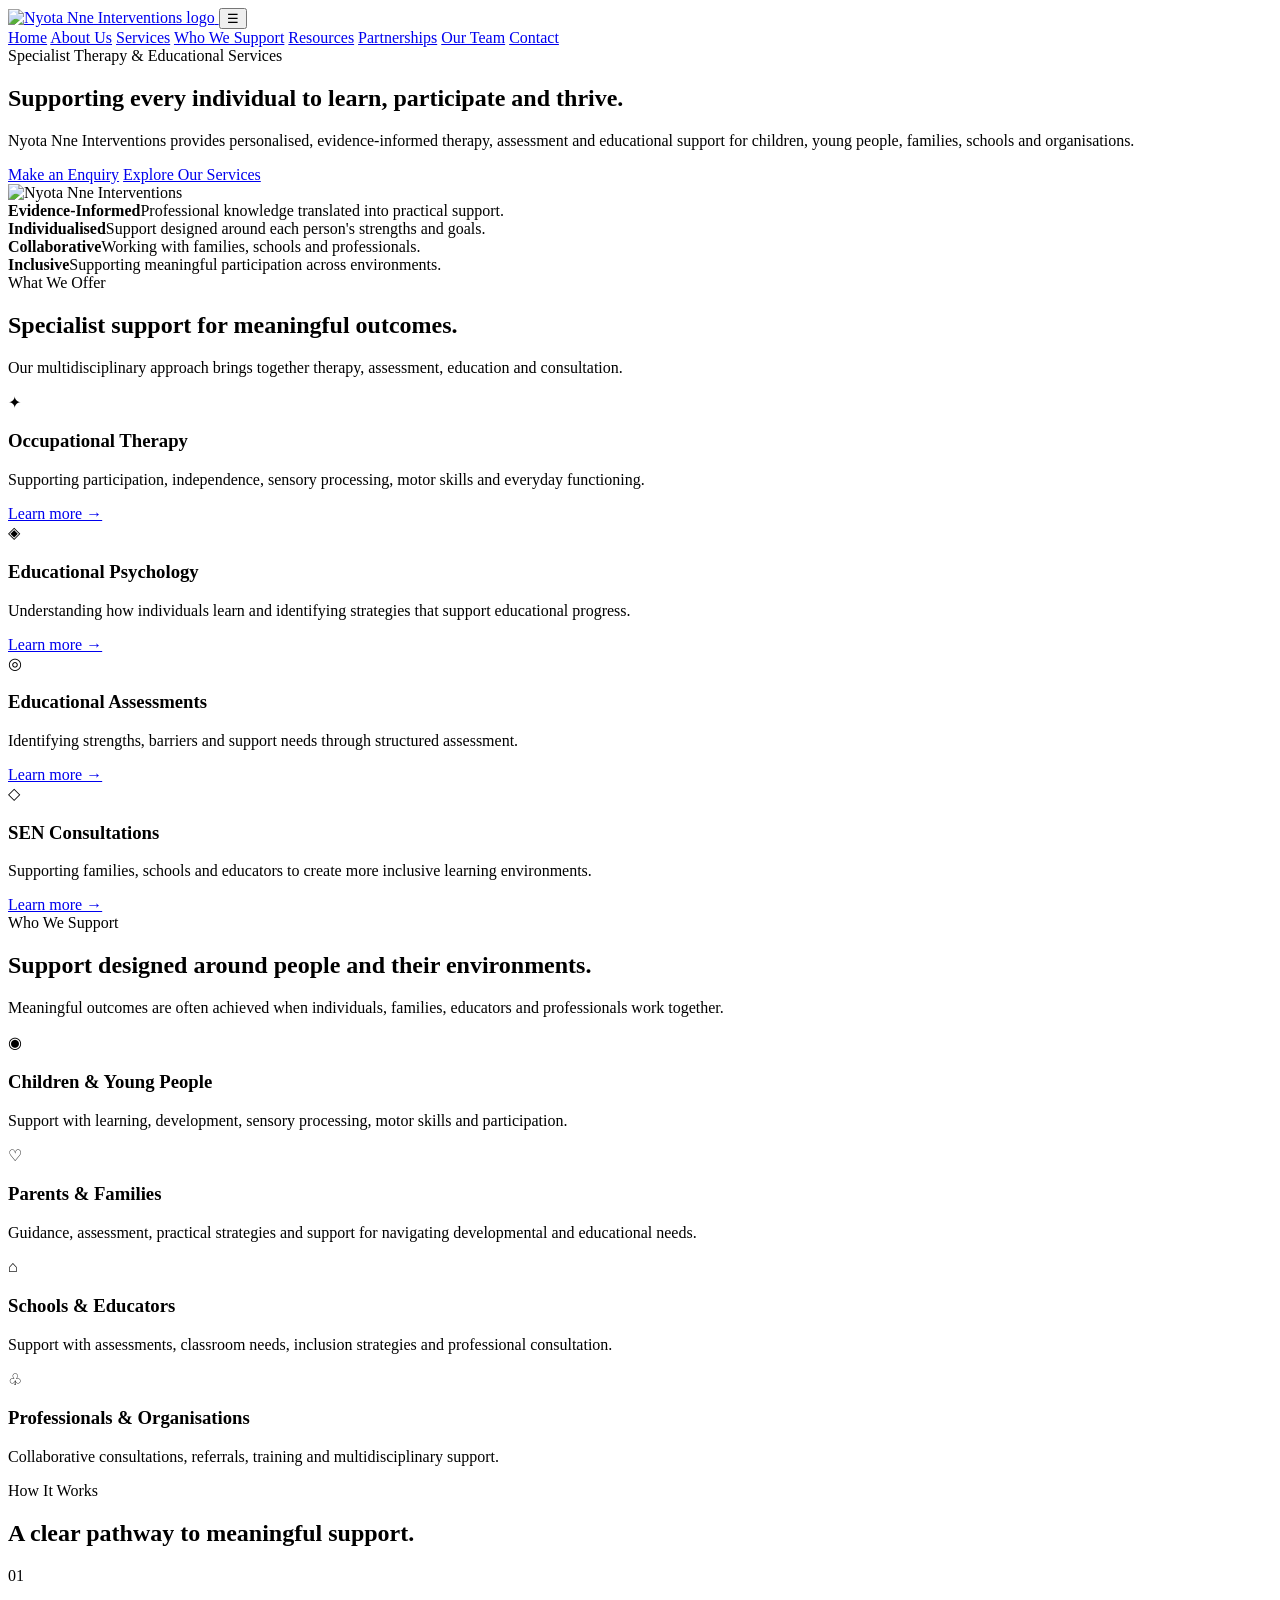
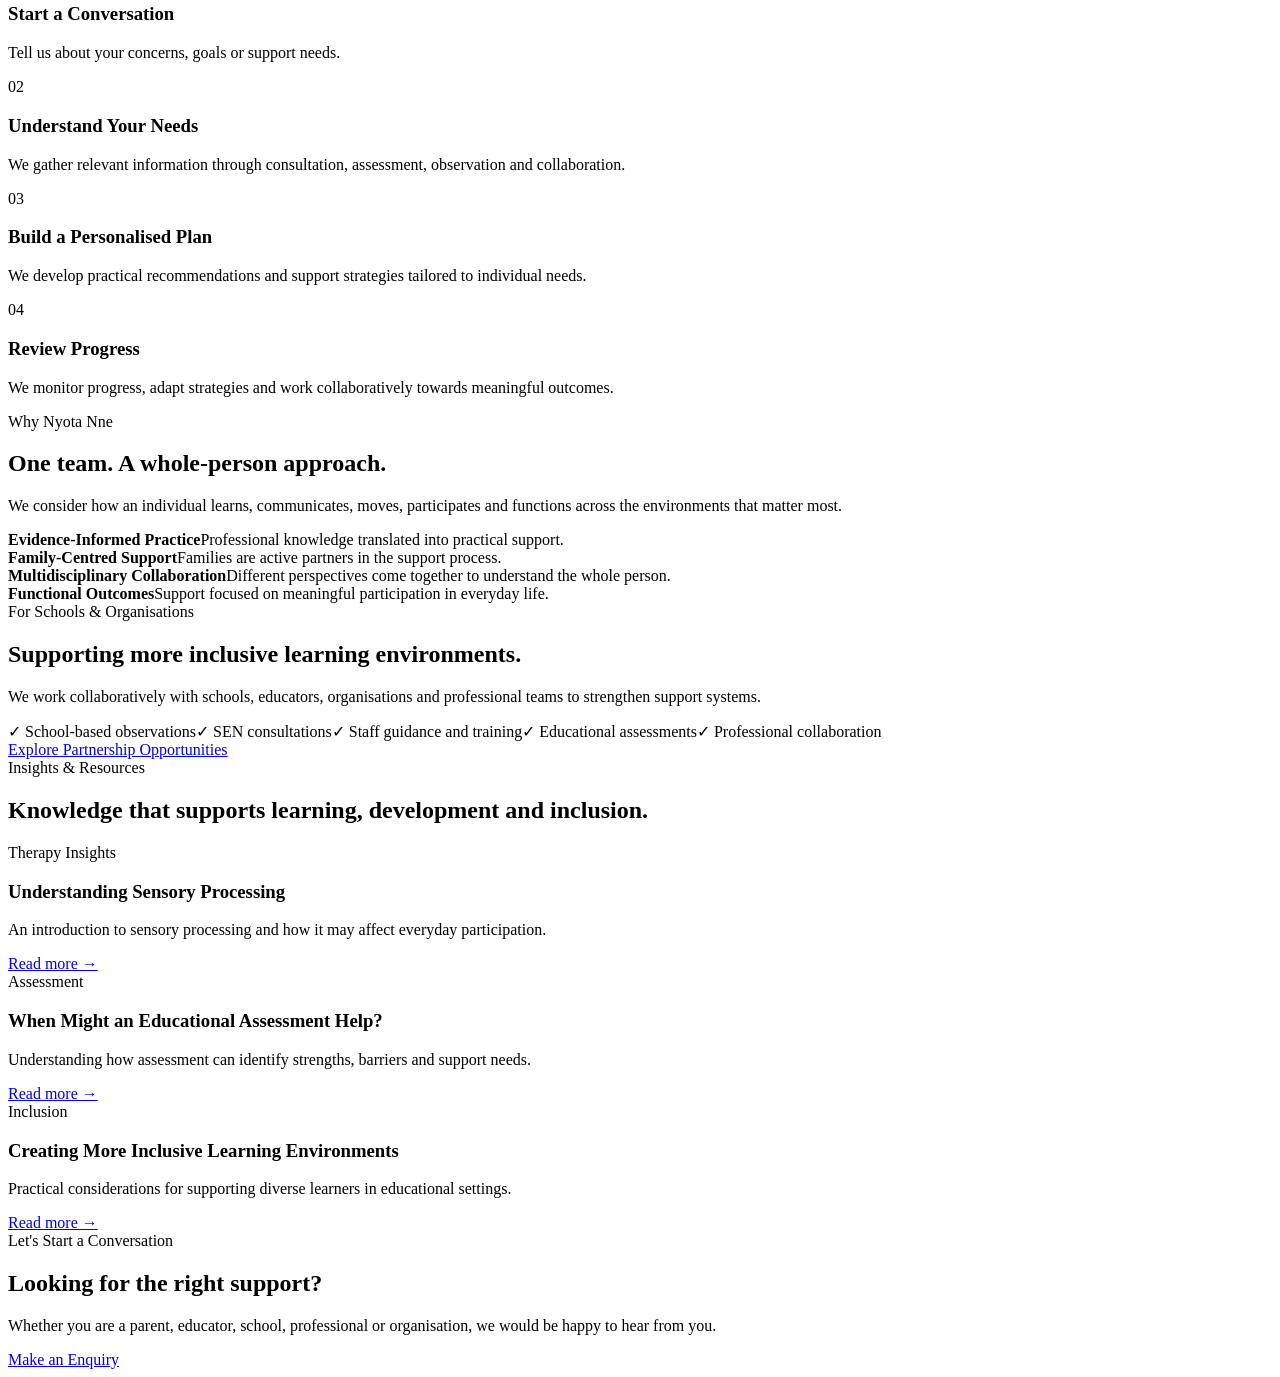
==== commit 304e3102: "nyota nne files" ====
--- a/index.html
+++ b/index.html
@@ -1,1009 +1,161 @@
 <!DOCTYPE html>
 <html lang="en">
 <head>
-  <meta charset="UTF-8"/>
-  <meta name="viewport" content="width=device-width, initial-scale=1.0"/>
-  <title>Nyota Nne Interventions | Care, Grow, Soar</title>
-  <link href="https://fonts.googleapis.com/css2?family=Nunito:ital,wght@0,400;0,600;0,700;0,800;1,400&family=Fredoka+One&display=swap" rel="stylesheet"/>
-  <style>
-    *, *::before, *::after { box-sizing: border-box; margin: 0; padding: 0; }
-
-    :root {
-      --blue:    #2b7dd4;
-      --blue-l:  #e8f2fc;
-      --pink:    #e84e8a;
-      --pink-l:  #fde8f1;
-      --green:   #3ab54a;
-      --green-l: #e6f7e8;
-      --purple:  #8b5cf6;
-      --purple-l:#f0ebff;
-      --orange:  #f59e0b;
-      --orange-l:#fff3d6;
-      --white:   #ffffff;
-      --off:     #f7f9fc;
-      --dark:    #1a2340;
-      --mid:     #5a6580;
-      --light:   #e8edf5;
-      --radius:  16px;
-      --shadow:  0 8px 32px rgba(43,125,212,0.10);
-    }
-
-    html { scroll-behavior: smooth; }
-    body {
-      font-family: 'Nunito', sans-serif;
-      color: var(--dark);
-      background: var(--white);
-      line-height: 1.7;
-      font-size: 16px;
-      overflow-x: hidden;
-    }
-
-    /* ── PAGES ── */
-    .page { display: none; min-height: 100vh; padding-top: 80px; }
-    .page.active { display: block; }
-
-    /* ── NAV ── */
-    nav {
-      position: fixed; top: 0; left: 0; right: 0; z-index: 200;
-      background: white;
-      box-shadow: 0 2px 20px rgba(0,0,0,0.07);
-      padding: 0 5vw;
-      height: 80px;
-      display: flex; align-items: center; justify-content: space-between;
-    }
-    .nav-logo {
-      display: flex; align-items: center; gap: 12px; text-decoration: none; cursor: pointer;
-    }
-    .nav-logo img {
-      height: 60px; width: auto; border-radius: 0;
-    }
-    .nav-brand { display: flex; flex-direction: column; line-height: 1.25; }
-    .nav-brand-main {
-      font-family: 'Fredoka One', cursive;
-      font-size: 1.05rem; color: var(--dark); white-space: nowrap;
-    }
-    .nav-brand-sub {
-      font-size: 0.68rem; font-weight: 600; color: var(--mid);
-      letter-spacing: 0.06em; text-transform: uppercase; white-space: nowrap;
-    }
-    @media (max-width: 900px) { .nav-brand-sub { display: none; } }
-    @media (max-width: 560px) { .nav-brand { display: none; } }
-    .nav-links {
-      display: flex; align-items: center; gap: 4px; list-style: none;
-    }
-    .nav-links a {
-      text-decoration: none; color: var(--dark);
-      font-size: 0.88rem; font-weight: 700;
-      padding: 8px 16px; border-radius: 40px;
-      transition: all 0.2s; letter-spacing: 0.01em;
-    }
-    .nav-links a:hover { background: var(--blue-l); color: var(--blue); }
-    .nav-links a.active { background: var(--blue); color: white; }
-    .nav-cta {
-      background: var(--pink) !important; color: white !important;
-      padding: 10px 22px !important; border-radius: 40px !important;
-    }
-    .nav-cta:hover { background: var(--pink) !important; opacity: 0.88; }
-
-    .hamburger {
-      display: none; flex-direction: column; gap: 5px; cursor: pointer;
-    }
-    .hamburger span { display: block; width: 26px; height: 2.5px; background: var(--dark); border-radius: 2px; transition: all 0.3s; }
-
-    /* ── HERO ── */
-    .hero {
-      background: linear-gradient(135deg, #e8f2fc 0%, #fde8f1 40%, #e6f7e8 100%);
-      padding: 60px 5vw 80px;
-      display: grid; grid-template-columns: 1fr 1fr;
-      gap: 40px; align-items: center;
-      position: relative; overflow: hidden;
-    }
-    .hero::before {
-      content: '';
-      position: absolute; top: -80px; right: -80px;
-      width: 400px; height: 400px;
-      background: radial-gradient(circle, rgba(139,92,246,0.08), transparent 70%);
-      border-radius: 50%;
-    }
-    .hero-tag {
-      display: inline-block;
-      background: var(--blue); color: white;
-      font-size: 0.75rem; font-weight: 600; letter-spacing: 0.12em;
-      text-transform: uppercase; padding: 6px 16px; border-radius: 40px;
-      margin-bottom: 20px;
-    }
-    .hero h1 {
-      font-family: 'Fredoka One', cursive;
-      font-size: clamp(2.4rem, 5vw, 3.8rem);
-      line-height: 1.15; margin-bottom: 20px; color: var(--dark);
-    }
-    .hero h1 .c1 { color: var(--pink); }
-    .hero h1 .c2 { color: var(--blue); }
-    .hero h1 .c3 { color: var(--green); }
-    .hero-slogan {
-      font-family: 'Fredoka One', cursive;
-      font-size: 1.5rem; margin-bottom: 20px;
-      background: linear-gradient(90deg, var(--pink), var(--blue), var(--green));
-      -webkit-background-clip: text; -webkit-text-fill-color: transparent;
-      background-clip: text;
-    }
-    .hero-mission {
-      color: var(--mid); font-size: 1rem; line-height: 1.8;
-      margin-bottom: 36px; max-width: 520px;
-    }
-    .hero-btns { display: flex; gap: 14px; flex-wrap: wrap; }
-    .btn { display: inline-block; text-decoration: none; border: none; cursor: pointer;
-      font-family: 'Nunito', sans-serif; font-weight: 700; font-size: 0.95rem;
-      padding: 13px 30px; border-radius: 40px; transition: transform 0.2s, box-shadow 0.2s; }
-    .btn:hover { transform: translateY(-3px); box-shadow: 0 8px 24px rgba(0,0,0,0.15); }
-    .btn-blue { background: var(--blue); color: white; }
-    .btn-pink { background: var(--pink); color: white; }
-    .btn-outline { background: white; color: var(--blue); border: 2px solid var(--blue); }
-
-    .hero-img {
-      display: flex; align-items: center; justify-content: center;
-    }
-    .hero-img img {
-      width: 100%; max-width: 420px;
-      border-radius: 0;
-      filter: drop-shadow(0 8px 32px rgba(0,0,0,0.10));
-      animation: float 4s ease-in-out infinite;
-    }
-    @keyframes float {
-      0%,100% { transform: translateY(0); }
-      50% { transform: translateY(-14px); }
-    }
-
-    /* ── COLOUR STRIP ── */
-    .colour-strip {
-      display: flex; height: 8px;
-    }
-    .colour-strip span { flex: 1; }
-
-    /* ── SECTIONS ── */
-    .section { padding: 80px 5vw; }
-    .section-alt { background: var(--off); }
-    .section-center { text-align: center; }
-
-    .pill-label {
-      display: inline-block;
-      font-size: 0.72rem; font-weight: 600; letter-spacing: 0.14em; text-transform: uppercase;
-      padding: 5px 16px; border-radius: 40px; margin-bottom: 14px;
-    }
-    .pill-blue { background: var(--blue-l); color: var(--blue); }
-    .pill-pink { background: var(--pink-l); color: var(--pink); }
-    .pill-green { background: var(--green-l); color: var(--green); }
-    .pill-purple { background: var(--purple-l); color: var(--purple); }
-    .pill-orange { background: var(--orange-l); color: var(--orange); }
-
-    .section-title {
-      font-family: 'Fredoka One', cursive;
-      font-size: clamp(1.8rem, 3.5vw, 2.8rem);
-      line-height: 1.2; margin-bottom: 16px; color: var(--dark);
-    }
-    .section-sub {
-      color: var(--mid); max-width: 580px; margin: 0 auto 52px; font-size: 1rem; line-height: 1.8;
-    }
-    .section-sub.left { margin-left: 0; }
-
-    /* ── CARDS ── */
-    .cards-3 { display: grid; grid-template-columns: repeat(3, 1fr); gap: 24px; }
-    .cards-4 { display: grid; grid-template-columns: repeat(4, 1fr); gap: 20px; }
-    .cards-2 { display: grid; grid-template-columns: repeat(2, 1fr); gap: 28px; }
-
-    .card {
-      background: white; border-radius: var(--radius);
-      padding: 32px 26px;
-      box-shadow: var(--shadow);
-      transition: transform 0.3s, box-shadow 0.3s;
-      position: relative; overflow: hidden;
-    }
-    .card:hover { transform: translateY(-6px); box-shadow: 0 16px 48px rgba(0,0,0,0.12); }
-    .card-top { height: 6px; border-radius: 6px 6px 0 0; position: absolute; top: 0; left: 0; right: 0; }
-    .card-icon {
-      width: 52px; height: 52px; border-radius: 14px;
-      display: flex; align-items: center; justify-content: center;
-      font-size: 1.5rem; margin-bottom: 18px;
-    }
-    .card h3 {
-      font-family: 'Fredoka One', cursive;
-      font-size: 1.15rem; margin-bottom: 10px; color: var(--dark);
-    }
-    .card p { font-size: 0.9rem; color: var(--mid); line-height: 1.7; }
-
-    /* about page two-col */
-    .two-col { display: grid; grid-template-columns: 1fr 1fr; gap: 60px; align-items: start; }
-    .two-col.flip { direction: rtl; }
-    .two-col.flip > * { direction: ltr; }
-
-    .value-item {
-      display: flex; gap: 16px; align-items: flex-start;
-      padding: 18px 0; border-bottom: 1px solid var(--light);
-    }
-    .value-icon {
-      width: 40px; height: 40px; border-radius: 12px; flex-shrink: 0;
-      display: flex; align-items: center; justify-content: center; font-size: 1.2rem;
-    }
-    .value-item h4 { font-weight: 600; font-size: 0.95rem; margin-bottom: 4px; }
-    .value-item p { font-size: 0.88rem; color: var(--mid); }
-
-    /* team */
-    .team-card {
-      background: white; border-radius: var(--radius);
-      overflow: hidden; box-shadow: var(--shadow);
-      transition: transform 0.3s;
-    }
-    .team-card:hover { transform: translateY(-6px); }
-    .team-banner { height: 80px; display: flex; align-items: center; justify-content: center; font-size: 2.4rem; }
-    .team-body { padding: 24px 22px; }
-    .team-role { font-size: 0.72rem; font-weight: 600; letter-spacing: 0.12em; text-transform: uppercase; margin-bottom: 6px; }
-    .team-body h3 { font-family: 'Fredoka One', cursive; font-size: 1.2rem; margin-bottom: 10px; }
-    .team-body p { font-size: 0.88rem; color: var(--mid); line-height: 1.7; }
-
-    /* services page */
-    .service-row {
-      display: grid; grid-template-columns: 200px 1fr; gap: 0;
-      border-radius: var(--radius); overflow: hidden; margin-bottom: 20px;
-      box-shadow: var(--shadow);
-    }
-    .service-label {
-      display: flex; flex-direction: column; align-items: center; justify-content: center;
-      text-align: center; padding: 28px 20px; gap: 10px;
-    }
-    .service-label span { font-size: 2rem; }
-    .service-label h3 { font-family: 'Fredoka One', cursive; font-size: 1rem; color: white; line-height: 1.3; }
-    .service-content {
-      background: white; padding: 28px 32px;
-      display: flex; flex-direction: column; justify-content: center;
-    }
-    .service-content p { font-size: 0.95rem; color: var(--mid); line-height: 1.8; margin-bottom: 12px; }
-    .service-tags { display: flex; flex-wrap: wrap; gap: 8px; }
-    .tag {
-      font-size: 0.75rem; font-weight: 700; padding: 4px 12px; border-radius: 40px;
-    }
-
-    /* contact page */
-    .contact-grid { display: grid; grid-template-columns: 1fr 1.2fr; gap: 48px; align-items: start; }
-    .contact-card {
-      background: white; border-radius: var(--radius); padding: 28px;
-      box-shadow: var(--shadow); margin-bottom: 16px;
-      display: flex; gap: 18px; align-items: flex-start;
-    }
-    .contact-icon-wrap {
-      width: 48px; height: 48px; border-radius: 14px; flex-shrink: 0;
-      display: flex; align-items: center; justify-content: center; font-size: 1.3rem;
-    }
-    .contact-card h4 { font-weight: 600; font-size: 0.85rem; letter-spacing: 0.08em; text-transform: uppercase; margin-bottom: 4px; }
-    .contact-card p, .contact-card a { font-size: 0.95rem; color: var(--mid); text-decoration: none; display: block; }
-    .contact-card a:hover { color: var(--blue); }
-
-    form { background: white; border-radius: var(--radius); padding: 36px; box-shadow: var(--shadow); }
-    form h3 { font-family: 'Fredoka One', cursive; font-size: 1.5rem; margin-bottom: 24px; color: var(--dark); }
-    .form-row { display: grid; grid-template-columns: 1fr 1fr; gap: 16px; }
-    .field { margin-bottom: 16px; }
-    .field label { display: block; font-size: 0.8rem; font-weight: 600; margin-bottom: 6px; color: var(--dark); letter-spacing: 0.04em; }
-    .field input, .field textarea, .field select {
-      width: 100%; padding: 13px 16px;
-      border: 2px solid var(--light); border-radius: 12px;
-      font-family: 'Nunito', sans-serif; font-size: 0.95rem; color: var(--dark);
-      outline: none; transition: border-color 0.2s; background: var(--off);
-    }
-    .field input:focus, .field textarea:focus, .field select:focus { border-color: var(--blue); background: white; }
-    .field textarea { height: 110px; resize: vertical; }
-    #formMsg { display:none; margin-top: 14px; font-size: 0.9rem; font-weight: 700; text-align: center; padding: 10px; border-radius: 10px; }
-
-    /* footer */
-    footer {
-      background: #f0f4fa; color: var(--mid);
-      text-align: center; padding: 40px 5vw 28px;
-      border-top: 3px solid var(--blue-l);
-    }
-    .footer-logo { margin-bottom: 10px; }
-    .footer-logo img { height: 90px; width: auto; filter: none; border-radius: 0; }
-    .footer-name {
-      font-family: 'Fredoka One', cursive; font-size: 1.3rem;
-      color: var(--dark); margin-bottom: 16px;
-    }
-    footer p { font-size: 0.85rem; line-height: 1.8; color: var(--mid); }
-    footer a { color: var(--blue); text-decoration: none; font-weight: 600; }
-    footer a:hover { color: var(--pink); }
-    .footer-links { display: flex; justify-content: center; gap: 24px; flex-wrap: wrap; margin: 14px 0; }
-
-    /* banner */
-    .page-banner {
-      background: linear-gradient(135deg, var(--blue) 0%, var(--purple) 100%);
-      padding: 56px 5vw 48px;
-      color: white; text-align: center;
-    }
-    .page-banner h1 { font-family: 'Fredoka One', cursive; font-size: clamp(2rem, 4vw, 3rem); margin-bottom: 12px; }
-    .page-banner p { font-size: 1rem; opacity: 0.85; max-width: 500px; margin: 0 auto; }
-
-    /* stats strip */
-    .stats-strip {
-      background: var(--blue);
-      display: grid; grid-template-columns: repeat(4, 1fr);
-      gap: 0;
-    }
-    .stat-item {
-      padding: 32px 20px; text-align: center; color: white;
-      border-right: 1px solid rgba(255,255,255,0.15);
-    }
-    .stat-item:last-child { border-right: none; }
-    .stat-num { font-family: 'Fredoka One', cursive; font-size: 2.5rem; display: block; }
-    .stat-label { font-size: 0.82rem; opacity: 0.8; font-weight: 600; }
-
-    /* support list */
-    .support-grid { display: grid; grid-template-columns: repeat(3,1fr); gap: 16px; }
-    .support-item {
-      background: white; border-radius: 14px; padding: 20px 18px;
-      display: flex; gap: 12px; align-items: flex-start;
-      box-shadow: 0 4px 16px rgba(0,0,0,0.06);
-    }
-    .support-dot { width: 10px; height: 10px; border-radius: 50%; flex-shrink: 0; margin-top: 7px; }
-    .support-item p { font-size: 0.92rem; font-weight: 500; color: var(--dark); }
-
-    /* mobile */
-    @media (max-width: 900px) {
-      .cards-3, .cards-4 { grid-template-columns: repeat(2, 1fr); }
-      .two-col, .contact-grid { grid-template-columns: 1fr; gap: 32px; }
-      .two-col.flip { direction: ltr; }
-      .stats-strip { grid-template-columns: repeat(2, 1fr); }
-      .support-grid { grid-template-columns: repeat(2,1fr); }
-      .service-row { grid-template-columns: 1fr; }
-      .service-label { flex-direction: row; justify-content: flex-start; padding: 20px; }
-    }
-    @media (max-width: 768px) {
-      .hero { grid-template-columns: 1fr; text-align: center; }
-      .hero-btns { justify-content: center; }
-      .hero-img { order: -1; }
-      .hero-img img { max-width: 260px; }
-      .hamburger { display: flex; }
-      .nav-links {
-        display: none; position: fixed; top: 80px; left: 0; right: 0;
-        flex-direction: column; align-items: stretch; gap: 0;
-        background: white; border-top: 1px solid var(--light);
-        padding: 12px 16px; box-shadow: 0 8px 24px rgba(0,0,0,0.08);
-      }
-      .nav-links.open { display: flex; }
-      .nav-links a { border-radius: 12px; padding: 12px 16px; }
-    }
-    @media (max-width: 560px) {
-      .cards-3, .cards-4, .cards-2 { grid-template-columns: 1fr; }
-      .form-row { grid-template-columns: 1fr; }
-      .support-grid { grid-template-columns: 1fr; }
-    }
-
-    /* fade in */
-    .fade { opacity: 0; transform: translateY(20px); transition: opacity 0.55s ease, transform 0.55s ease; }
-    .fade.visible { opacity: 1; transform: none; }
-  </style>
+  <meta charset="UTF-8">
+  <meta name="viewport" content="width=device-width, initial-scale=1.0">
+  <meta name="description" content="Nyota Nne Interventions provides specialist therapy, assessment and educational services supporting learning, development, participation and inclusion.">
+  <title>Nyota Nne Interventions | Supporting Potential</title>
+  <link rel="stylesheet" href="css/styles.css">
 </head>
 <body>
+  <header class="site-header">
+    <div class="container nav-container">
+      <a href="index.html" class="brand">
+        <img src="assets/logo-new.jpeg" alt="Nyota Nne Interventions logo">
+      </a>
+      <button class="menu-toggle" aria-label="Open menu" aria-expanded="false">☰</button>
+      <nav class="nav-links">
+        <a class="active" href="index.html">Home</a>
+        <a href="about.html">About Us</a>
+        <a href="services.html">Services</a>
+        <a href="support.html">Who We Support</a>
+        <a href="resources.html">Resources</a>
+        <a href="partnerships.html">Partnerships</a>
+        <a href="team.html">Our Team</a>
+        <a href="contact.html">Contact</a>
+      </nav>
+    </div>
+  </header>
 
-<!-- NAV -->
-<nav>
-  <div class="nav-logo" onclick="showPage('home')">
-    <img src="logo-new.jpeg" alt="Nyota Nne Interventions"/>
-    <div class="nav-brand">
-      <span class="nav-brand-main">Nyota Nne Interventions</span>
-      <span class="nav-brand-sub">Educational &amp; Occupational Therapy</span>
-    </div>
-  </div>
-  <ul class="nav-links" id="navLinks">
-    <li><a href="#" class="active" onclick="showPage('home');return false;">Home</a></li>
-    <li><a href="#" onclick="showPage('about');return false;">About Us</a></li>
-    <li><a href="#" onclick="showPage('services');return false;">Services</a></li>
-    <li><a href="#" onclick="showPage('team');return false;">Our Team</a></li>
-    <li><a href="#" class="nav-cta" onclick="showPage('contact');return false;">Contact Us</a></li>
-  </ul>
-  <div class="hamburger" id="hamburger"><span></span><span></span><span></span></div>
-</nav>
-
-<!-- ══════════════ HOME PAGE ══════════════ -->
-<div class="page active" id="page-home">
-
-  <!-- Hero -->
-  <div class="hero">
-    <div class="hero-content">
-      <span class="hero-tag">Nairobi, Kenya</span>
-      <h1>Helping Every Child <span class="c1">Care,</span> <span class="c2">Grow</span> &amp; <span class="c3">Soar</span></h1>
-      <p class="hero-slogan">Care, Grow, Soar ✦</p>
-      <p class="hero-mission">To identify strengths, remove barriers, and deliver personalised support that enables every child to thrive academically, socially, and functionally.</p>
-      <div class="hero-btns">
-        <a class="btn btn-blue" href="#" onclick="showPage('services');return false;">Our Services</a>
-        <a class="btn btn-pink" href="#" onclick="showPage('contact');return false;">Book a Consultation</a>
-        <a class="btn btn-outline" href="#" onclick="showPage('about');return false;">About Us</a>
-      </div>
-    </div>
-    <div class="hero-img">
-      <img src="logo-new.jpeg" alt="Nyota Nne Interventions"/>
-    </div>
-  </div>
-
-  <div class="colour-strip">
-    <span style="background:var(--blue)"></span>
-    <span style="background:var(--pink)"></span>
-    <span style="background:var(--green)"></span>
-    <span style="background:var(--purple)"></span>
-    <span style="background:var(--orange)"></span>
-  </div>
-
-  <!-- Stats -->
-  <div class="stats-strip">
-    <div class="stat-item"><span class="stat-num">4+</span><span class="stat-label">Specialist Disciplines</span></div>
-    <div class="stat-item"><span class="stat-num">100%</span><span class="stat-label">Child-Centred Care</span></div>
-    <div class="stat-item"><span class="stat-num">OT</span><span class="stat-label">Occupational Therapy</span></div>
-    <div class="stat-item"><span class="stat-num">SEN</span><span class="stat-label">Educational Support</span></div>
-  </div>
-
-  <!-- What We Do -->
-  <div class="section section-center">
-    <span class="pill-label pill-blue fade">What We Do</span>
-    <h2 class="section-title fade">Specialist Support for <br>Children &amp; Young People</h2>
-    <p class="section-sub fade">We bring together Occupational Therapy, Educational Assessment, and SEN expertise to help every child reach their full potential.</p>
-    <div class="cards-3">
-      <div class="card fade">
-        <div class="card-top" style="background:var(--blue)"></div>
-        <div class="card-icon" style="background:var(--blue-l)"></div>
-        <h3>Occupational Therapy</h3>
-        <p>Assessments and interventions for fine motor, gross motor, sensory processing, and executive functioning — practical and goal-oriented.</p>
-      </div>
-      <div class="card fade">
-        <div class="card-top" style="background:var(--pink)"></div>
-        <div class="card-icon" style="background:var(--pink-l)"></div>
-        <h3>Educational Assessment</h3>
-        <p>Identifying learning needs, barriers, and strengths through comprehensive, evidence-based educational assessments and interventions.</p>
-      </div>
-      <div class="card fade">
-        <div class="card-top" style="background:var(--green)"></div>
-        <div class="card-icon" style="background:var(--green-l)"></div>
-        <h3>SEN Consultations</h3>
-        <p>Expert guidance for families and schools navigating Special Educational Needs — from IEPs to access arrangements and reasonable adjustments.</p>
-      </div>
-    </div>
-  </div>
-
-  <!-- Why Choose Us -->
-  <div class="section section-alt">
-    <div class="two-col">
-      <div>
-        <span class="pill-label pill-pink fade">Why Nyota Nne</span>
-        <h2 class="section-title fade">A Holistic, Child‑Centred <br>Approach</h2>
-        <p style="color:var(--mid); margin-bottom:28px; font-size:1rem; line-height:1.8;" class="fade">We don't just address challenges — we build confidence and self-reliance, because every child brings unique strengths that deserve to be celebrated.</p>
-        <div class="value-item fade">
-          <div class="value-icon" style="background:var(--blue-l)"></div>
-          <div><h4 style="color:var(--blue)">Evidence-Based Practice</h4><p>All our interventions are grounded in current research and best practice.</p></div>
+  <main>
+    <section class="hero">
+      <div class="container hero-grid">
+        <div class="hero-content">
+          <span class="eyebrow">Specialist Therapy & Educational Services</span>
+          <h1>Supporting every individual to <span>learn, participate and thrive.</span></h1>
+          <p>Nyota Nne Interventions provides personalised, evidence-informed therapy, assessment and educational support for children, young people, families, schools and organisations.</p>
+          <div class="actions">
+            <a class="btn btn-primary" href="contact.html">Make an Enquiry</a>
+            <a class="btn btn-secondary" href="services.html">Explore Our Services</a>
+          </div>
         </div>
-        <div class="value-item fade">
-          <div class="value-icon" style="background:var(--pink-l)"></div>
-          <div><h4 style="color:var(--pink)">Collaborative Working</h4><p>We work alongside families, teachers, and schools as a unified team.</p></div>
-        </div>
-        <div class="value-item fade">
-          <div class="value-icon" style="background:var(--green-l)"></div>
-          <div><h4 style="color:var(--green)">Real-Life Outcomes</h4><p>Interventions are practical, functional, and designed for daily life.</p></div>
-        </div>
-        <div class="value-item fade">
-          <div class="value-icon" style="background:var(--purple-l)"></div>
-          <div><h4 style="color:var(--purple)">Effective Communication</h4><p>Clear, regular communication with all stakeholders throughout the process.</p></div>
+        <div class="hero-visual">
+          <img src="assets/logo-new.jpeg" alt="Nyota Nne Interventions">
         </div>
       </div>
-      <div style="display:flex; align-items:center; justify-content:center;">
-        <img src="logo-new.jpeg" alt="Nyota Nne" style="width:100%; max-width:360px; border-radius:0; box-shadow: none;" class="fade"/>
+    </section>
+
+    <section class="trust-strip">
+      <div class="container trust-grid">
+        <div><strong>Evidence-Informed</strong><span>Professional knowledge translated into practical support.</span></div>
+        <div><strong>Individualised</strong><span>Support designed around each person's strengths and goals.</span></div>
+        <div><strong>Collaborative</strong><span>Working with families, schools and professionals.</span></div>
+        <div><strong>Inclusive</strong><span>Supporting meaningful participation across environments.</span></div>
       </div>
-    </div>
-  </div>
+    </section>
 
-  <!-- CTA Banner -->
-  <div style="background: linear-gradient(135deg, var(--pink) 0%, var(--purple) 100%); padding: 64px 5vw; text-align:center; color:white;">
-    <h2 style="font-family:'Fredoka One',cursive; font-size:clamp(1.8rem,3.5vw,2.6rem); margin-bottom:16px;">Ready to Support Your Child?</h2>
-    <p style="opacity:0.9; max-width:480px; margin:0 auto 32px; font-size:1rem; line-height:1.8;">Get in touch today for a consultation. We're here to listen, assess, and create a personalised plan that works.</p>
-    <a class="btn" style="background:white; color:var(--pink); font-size:1rem;" href="#" onclick="showPage('contact');return false;">Get in Touch →</a>
-  </div>
-
-</div><!-- end home -->
-
-
-<!-- ══════════════ ABOUT PAGE ══════════════ -->
-<div class="page" id="page-about">
-
-  <div class="page-banner" style="background: linear-gradient(135deg, var(--green) 0%, var(--blue) 100%);">
-    <h1>About Us</h1>
-    <p>A dedicated team of specialists working alongside families and schools to help children thrive.</p>
-  </div>
-
-  <div class="section">
-    <div class="two-col">
-      <div>
-        <span class="pill-label pill-green fade">Who We Are</span>
-        <h2 class="section-title fade">Educational &amp; Occupational Therapy Services</h2>
-        <p class="section-sub left fade">We are a team of specialists providing Educational and Occupational Therapy Assessments and Interventions, and Special Educational Needs (SEN) Consultations. Our aim is to work alongside families and educational settings to enable children and young people to reach their full potential.</p>
-        <p style="color:var(--mid); font-size:1rem; line-height:1.8;" class="fade">We believe in a holistic and child-centred approach. Each child and young person is unique and brings their own strengths and challenges. Our work is focused not just on addressing difficulties, but on building confidence and self-reliance.</p>
-      </div>
-      <div style="display:flex; align-items:center; justify-content:center;">
-        <img src="logo-new.jpeg" alt="Nyota Nne" style="width:100%; max-width:340px; border-radius:0; box-shadow:none;" class="fade"/>
-      </div>
-    </div>
-  </div>
-
-  <!-- Values -->
-  <div class="section section-alt section-center">
-    <span class="pill-label pill-purple fade">Our Values</span>
-    <h2 class="section-title fade">What Guides Our Work</h2>
-    <p class="section-sub fade">Everything we do is shaped by four core values that keep our practice principled, collaborative, and effective.</p>
-    <div class="cards-4">
-      <div class="card fade">
-        <div class="card-top" style="background:var(--blue)"></div>
-        <div class="card-icon" style="background:var(--blue-l)"></div>
-        <h3>Evidence-Based</h3>
-        <p>Research-informed practice in everything we do.</p>
-      </div>
-      <div class="card fade">
-        <div class="card-top" style="background:var(--pink)"></div>
-        <div class="card-icon" style="background:var(--pink-l)"></div>
-        <h3>Collaborative</h3>
-        <p>Joint planning with families, teachers, and schools.</p>
-      </div>
-      <div class="card fade">
-        <div class="card-top" style="background:var(--green)"></div>
-        <div class="card-icon" style="background:var(--green-l)"></div>
-        <h3>Communicative</h3>
-        <p>Effective, clear communication with all stakeholders.</p>
-      </div>
-      <div class="card fade">
-        <div class="card-top" style="background:var(--purple)"></div>
-        <div class="card-icon" style="background:var(--purple-l)"></div>
-        <h3>Functional</h3>
-        <p>Outcomes focused on real life and daily functioning.</p>
-      </div>
-    </div>
-  </div>
-
-  <!-- Who We Support -->
-  <div class="section">
-    <div class="section-center" style="margin-bottom:40px;">
-      <span class="pill-label pill-orange fade">Who We Support</span>
-      <h2 class="section-title fade">Children &amp; Young People Facing…</h2>
-      <p class="section-sub fade">We support children and young people who experience a wide range of challenges that affect their learning and daily life.</p>
-    </div>
-    <div class="support-grid">
-      <div class="support-item fade"><div class="support-dot" style="background:var(--blue)"></div><p>Learning differences and difficulties</p></div>
-      <div class="support-item fade"><div class="support-dot" style="background:var(--pink)"></div><p>Barriers to accessing the curriculum</p></div>
-      <div class="support-item fade"><div class="support-dot" style="background:var(--green)"></div><p>Fine and gross motor skill challenges</p></div>
-      <div class="support-item fade"><div class="support-dot" style="background:var(--purple)"></div><p>Sensory processing difficulties</p></div>
-      <div class="support-item fade"><div class="support-dot" style="background:var(--orange)"></div><p>Executive functioning challenges</p></div>
-      <div class="support-item fade"><div class="support-dot" style="background:var(--blue)"></div><p>Difficulties in attention and organisation</p></div>
-    </div>
-  </div>
-
-  <!-- Commitment -->
-  <div style="background:linear-gradient(135deg, var(--orange-l), var(--pink-l)); padding: 64px 5vw; text-align:center;">
-    <span class="pill-label pill-orange">Our Commitment</span>
-    <h2 style="font-family:'Fredoka One',cursive; font-size:clamp(1.6rem,3vw,2.4rem); margin: 14px auto; max-width:640px; color:var(--dark);">Professional, Ethical, and of the Highest Quality</h2>
-    <p style="color:var(--mid); max-width:560px; margin:0 auto; font-size:1rem; line-height:1.8;">We are committed to empowering children and young people, and supporting families and schools to make a lasting difference — through evidence-based, individualised care.</p>
-  </div>
-
-</div><!-- end about -->
-
-
-<!-- ══════════════ SERVICES PAGE ══════════════ -->
-<div class="page" id="page-services">
-
-  <div class="page-banner" style="background: linear-gradient(135deg, var(--pink) 0%, var(--orange) 100%);">
-    <h1>Our Services</h1>
-    <p>Comprehensive, individualised support across Occupational Therapy, Education, and SEN.</p>
-  </div>
-
-  <div class="section">
-    <p style="color:var(--mid); max-width:640px; margin:0 auto 48px; text-align:center; font-size:1rem; line-height:1.8; font-weight:600;">Each child and young person is unique and requires a specific, individualised plan that ensures effective and achievable results.</p>
-
-    <div class="service-row fade">
-      <div class="service-label" style="background:var(--blue)">
-        <h3>Occupational Therapy Assessments</h3>
-      </div>
-      <div class="service-content">
-        <p>Comprehensive assessments of sensory, motor, and functional skills to guide targeted interventions. We evaluate fine motor, gross motor, sensory processing, and executive functioning in relation to school and daily life.</p>
-        <div class="service-tags">
-          <span class="tag" style="background:var(--blue-l); color:var(--blue)">Fine Motor</span>
-          <span class="tag" style="background:var(--blue-l); color:var(--blue)">Gross Motor</span>
-          <span class="tag" style="background:var(--blue-l); color:var(--blue)">Sensory</span>
-          <span class="tag" style="background:var(--blue-l); color:var(--blue)">Executive Function</span>
+    <section class="section">
+      <div class="container">
+        <div class="section-heading">
+          <span class="eyebrow">What We Offer</span>
+          <h2>Specialist support for meaningful outcomes.</h2>
+          <p>Our multidisciplinary approach brings together therapy, assessment, education and consultation.</p>
+        </div>
+        <div class="card-grid">
+          <article class="card"><div class="icon">✦</div><h3>Occupational Therapy</h3><p>Supporting participation, independence, sensory processing, motor skills and everyday functioning.</p><a href="services.html">Learn more →</a></article>
+          <article class="card"><div class="icon">◈</div><h3>Educational Psychology</h3><p>Understanding how individuals learn and identifying strategies that support educational progress.</p><a href="services.html">Learn more →</a></article>
+          <article class="card"><div class="icon">◎</div><h3>Educational Assessments</h3><p>Identifying strengths, barriers and support needs through structured assessment.</p><a href="services.html">Learn more →</a></article>
+          <article class="card"><div class="icon">◇</div><h3>SEN Consultations</h3><p>Supporting families, schools and educators to create more inclusive learning environments.</p><a href="services.html">Learn more →</a></article>
         </div>
       </div>
-    </div>
+    </section>
 
-    <div class="service-row fade">
-      <div class="service-label" style="background:var(--pink)">
-        <h3>Occupational Therapy Interventions</h3>
-      </div>
-      <div class="service-content">
-        <p>Goal-oriented therapy designed to improve independence and participation in school and daily life. Interventions are practical, functional, and built around each child's individual goals.</p>
-        <div class="service-tags">
-          <span class="tag" style="background:var(--pink-l); color:var(--pink)">Goal-Oriented</span>
-          <span class="tag" style="background:var(--pink-l); color:var(--pink)">Independence</span>
-          <span class="tag" style="background:var(--pink-l); color:var(--pink)">School Participation</span>
+    <section class="section section-light">
+      <div class="container">
+        <div class="section-heading">
+          <span class="eyebrow">Who We Support</span>
+          <h2>Support designed around people and their environments.</h2>
+          <p>Meaningful outcomes are often achieved when individuals, families, educators and professionals work together.</p>
+        </div>
+        <div class="card-grid four">
+          <article class="card"><div class="icon">◉</div><h3>Children & Young People</h3><p>Support with learning, development, sensory processing, motor skills and participation.</p></article>
+          <article class="card"><div class="icon">♡</div><h3>Parents & Families</h3><p>Guidance, assessment, practical strategies and support for navigating developmental and educational needs.</p></article>
+          <article class="card"><div class="icon">⌂</div><h3>Schools & Educators</h3><p>Support with assessments, classroom needs, inclusion strategies and professional consultation.</p></article>
+          <article class="card"><div class="icon">♧</div><h3>Professionals & Organisations</h3><p>Collaborative consultations, referrals, training and multidisciplinary support.</p></article>
         </div>
       </div>
-    </div>
+    </section>
 
-    <div class="service-row fade">
-      <div class="service-label" style="background:var(--green)">
-        <h3>Fine &amp; Gross Motor Development</h3>
-      </div>
-      <div class="service-content">
-        <p>Targeted programmes to develop movement, coordination, balance, and handwriting skills. Supports children whose motor difficulties affect their ability to participate in school and everyday activities.</p>
-        <div class="service-tags">
-          <span class="tag" style="background:var(--green-l); color:var(--green)">Handwriting</span>
-          <span class="tag" style="background:var(--green-l); color:var(--green)">Coordination</span>
-          <span class="tag" style="background:var(--green-l); color:var(--green)">Balance</span>
+    <section class="section">
+      <div class="container">
+        <div class="section-heading">
+          <span class="eyebrow">How It Works</span>
+          <h2>A clear pathway to meaningful support.</h2>
+        </div>
+        <div class="process-grid">
+          <div class="process-step"><span>01</span><h3>Start a Conversation</h3><p>Tell us about your concerns, goals or support needs.</p></div>
+          <div class="process-step"><span>02</span><h3>Understand Your Needs</h3><p>We gather relevant information through consultation, assessment, observation and collaboration.</p></div>
+          <div class="process-step"><span>03</span><h3>Build a Personalised Plan</h3><p>We develop practical recommendations and support strategies tailored to individual needs.</p></div>
+          <div class="process-step"><span>04</span><h3>Review Progress</h3><p>We monitor progress, adapt strategies and work collaboratively towards meaningful outcomes.</p></div>
         </div>
       </div>
-    </div>
+    </section>
 
-    <div class="service-row fade">
-      <div class="service-label" style="background:var(--purple)">
-        <h3>Sensory Processing Assessments &amp; Support</h3>
-      </div>
-      <div class="service-content">
-        <p>Assessment and intervention strategies for children experiencing sensory processing difficulties. We help families and schools understand sensory needs and create supportive environments.</p>
-        <div class="service-tags">
-          <span class="tag" style="background:var(--purple-l); color:var(--purple)">Sensory Diet</span>
-          <span class="tag" style="background:var(--purple-l); color:var(--purple)">Environment Support</span>
-          <span class="tag" style="background:var(--purple-l); color:var(--purple)">Regulation</span>
+    <section class="section section-dark">
+      <div class="container split">
+        <div>
+          <span class="eyebrow">Why Nyota Nne</span>
+          <h2>One team. A whole-person approach.</h2>
+          <p>We consider how an individual learns, communicates, moves, participates and functions across the environments that matter most.</p>
+        </div>
+        <div class="value-list">
+          <div><strong>Evidence-Informed Practice</strong><span>Professional knowledge translated into practical support.</span></div>
+          <div><strong>Family-Centred Support</strong><span>Families are active partners in the support process.</span></div>
+          <div><strong>Multidisciplinary Collaboration</strong><span>Different perspectives come together to understand the whole person.</span></div>
+          <div><strong>Functional Outcomes</strong><span>Support focused on meaningful participation in everyday life.</span></div>
         </div>
       </div>
-    </div>
+    </section>
 
-    <div class="service-row fade">
-      <div class="service-label" style="background:var(--orange)">
-        <h3>Executive Functioning Support</h3>
+    <section class="section">
+      <div class="container partnership-banner">
+        <div>
+          <span class="eyebrow">For Schools & Organisations</span>
+          <h2>Supporting more inclusive learning environments.</h2>
+          <p>We work collaboratively with schools, educators, organisations and professional teams to strengthen support systems.</p>
+        </div>
+        <div class="check-list">
+          <span>✓ School-based observations</span><span>✓ SEN consultations</span><span>✓ Staff guidance and training</span><span>✓ Educational assessments</span><span>✓ Professional collaboration</span>
+        </div>
+        <a class="btn btn-primary" href="partnerships.html">Explore Partnership Opportunities</a>
       </div>
-      <div class="service-content">
-        <p>Strategies to build attention, organisation, planning, and self-regulation skills in children and young people who struggle with these areas in school and at home.</p>
-        <div class="service-tags">
-          <span class="tag" style="background:var(--orange-l); color:var(--orange)">Attention</span>
-          <span class="tag" style="background:var(--orange-l); color:var(--orange)">Organisation</span>
-          <span class="tag" style="background:var(--orange-l); color:var(--orange)">Self-Regulation</span>
+    </section>
+
+    <section class="section section-light">
+      <div class="container">
+        <div class="section-heading">
+          <span class="eyebrow">Insights & Resources</span>
+          <h2>Knowledge that supports learning, development and inclusion.</h2>
+        </div>
+        <div class="card-grid three">
+          <article class="resource-card"><span>Therapy Insights</span><h3>Understanding Sensory Processing</h3><p>An introduction to sensory processing and how it may affect everyday participation.</p><a href="resources.html">Read more →</a></article>
+          <article class="resource-card"><span>Assessment</span><h3>When Might an Educational Assessment Help?</h3><p>Understanding how assessment can identify strengths, barriers and support needs.</p><a href="resources.html">Read more →</a></article>
+          <article class="resource-card"><span>Inclusion</span><h3>Creating More Inclusive Learning Environments</h3><p>Practical considerations for supporting diverse learners in educational settings.</p><a href="resources.html">Read more →</a></article>
         </div>
       </div>
-    </div>
+    </section>
 
-    <div class="service-row fade">
-      <div class="service-label" style="background:var(--blue)">
-        <h3>Educational Assessments</h3>
+    <section class="cta">
+      <div class="container centered">
+        <span class="eyebrow">Let's Start a Conversation</span>
+        <h2>Looking for the right support?</h2>
+        <p>Whether you are a parent, educator, school, professional or organisation, we would be happy to hear from you.</p>
+        <a class="btn btn-primary" href="contact.html">Make an Enquiry</a>
       </div>
-      <div class="service-content">
-        <p>Identifying learning needs and potential through thorough, evidence-based assessment. Produces detailed reports to guide effective support strategies at home and school.</p>
-        <div class="service-tags">
-          <span class="tag" style="background:var(--blue-l); color:var(--blue)">Learning Profiles</span>
-          <span class="tag" style="background:var(--blue-l); color:var(--blue)">Detailed Reports</span>
-          <span class="tag" style="background:var(--blue-l); color:var(--blue)">Recommendations</span>
-        </div>
-      </div>
-    </div>
+    </section>
+  </main>
 
-    <div class="service-row fade">
-      <div class="service-label" style="background:var(--pink)">
-        <h3>Individualised Academic Interventions</h3>
-      </div>
-      <div class="service-content">
-        <p>Tailored programmes to address specific learning difficulties including literacy, numeracy, and language. Designed to close skill gaps and build academic confidence.</p>
-        <div class="service-tags">
-          <span class="tag" style="background:var(--pink-l); color:var(--pink)">Literacy</span>
-          <span class="tag" style="background:var(--pink-l); color:var(--pink)">Numeracy</span>
-          <span class="tag" style="background:var(--pink-l); color:var(--pink)">Learning Difficulties</span>
-        </div>
-      </div>
-    </div>
-
-    <div class="service-row fade">
-      <div class="service-label" style="background:var(--green)">
-        <h3>SEN Consultations</h3>
-      </div>
-      <div class="service-content">
-        <p>Expert guidance for schools and families navigating Special Educational Needs provision — from understanding a child's needs to developing appropriate support plans.</p>
-        <div class="service-tags">
-          <span class="tag" style="background:var(--green-l); color:var(--green)">IEPs</span>
-          <span class="tag" style="background:var(--green-l); color:var(--green)">School Guidance</span>
-          <span class="tag" style="background:var(--green-l); color:var(--green)">Family Support</span>
-        </div>
-      </div>
-    </div>
-
-    <div class="service-row fade">
-      <div class="service-label" style="background:var(--purple)">
-        <h3>School-Based Observations</h3>
-      </div>
-      <div class="service-content">
-        <p>In-context observations within the school environment to better understand how a child functions in their real learning setting — informing more accurate, practical recommendations.</p>
-        <div class="service-tags">
-          <span class="tag" style="background:var(--purple-l); color:var(--purple)">In-School</span>
-          <span class="tag" style="background:var(--purple-l); color:var(--purple)">Context-Informed</span>
-        </div>
-      </div>
-    </div>
-
-    <div class="service-row fade">
-      <div class="service-label" style="background:var(--orange)">
-        <h3>Access Arrangements &amp; Reasonable Adjustments</h3>
-      </div>
-      <div class="service-content">
-        <p>Assessment and guidance for examination access arrangements and reasonable adjustments in line with regulatory requirements, ensuring learners have equitable access to assessments.</p>
-        <div class="service-tags">
-          <span class="tag" style="background:var(--orange-l); color:var(--orange)">Exam Arrangements</span>
-          <span class="tag" style="background:var(--orange-l); color:var(--orange)">Regulatory Compliance</span>
-        </div>
-      </div>
-    </div>
-
-    <div class="service-row fade">
-      <div class="service-label" style="background:var(--blue)">
-        <span>👨‍👩‍👧</span><h3>Parent &amp; Teacher Consultations</h3>
-      </div>
-      <div class="service-content">
-        <p>Collaborative sessions to align support strategies between home and school, ensuring a consistent and coordinated approach for every child.</p>
-        <div class="service-tags">
-          <span class="tag" style="background:var(--blue-l); color:var(--blue)">Home-School Link</span>
-          <span class="tag" style="background:var(--blue-l); color:var(--blue)">Strategy Sessions</span>
-        </div>
-      </div>
-    </div>
-
-    <div class="service-row fade">
-      <div class="service-label" style="background:var(--pink)">
-        <h3>Progress Monitoring &amp; Review Reports</h3>
-      </div>
-      <div class="service-content">
-        <p>Regular review reports to track progress and adapt support plans as children develop — keeping all stakeholders informed and interventions on track.</p>
-        <div class="service-tags">
-          <span class="tag" style="background:var(--pink-l); color:var(--pink)">Regular Reviews</span>
-          <span class="tag" style="background:var(--pink-l); color:var(--pink)">Detailed Reports</span>
-          <span class="tag" style="background:var(--pink-l); color:var(--pink)">Adaptive Plans</span>
-        </div>
-      </div>
-    </div>
-
-  </div>
-
-  <div style="background:linear-gradient(135deg, var(--blue-l), var(--purple-l)); padding:56px 5vw; text-align:center;">
-    <h2 style="font-family:'Fredoka One',cursive; font-size:clamp(1.6rem,3vw,2.2rem); margin-bottom:14px;">Not sure which service you need?</h2>
-    <p style="color:var(--mid); max-width:460px; margin:0 auto 28px; font-size:1rem; line-height:1.8;">Get in touch and we'll guide you to the right support for your child.</p>
-    <a class="btn btn-blue" href="#" onclick="showPage('contact');return false;">Talk to Us</a>
-  </div>
-
-</div><!-- end services -->
-
-
-<!-- ══════════════ TEAM PAGE ══════════════ -->
-<div class="page" id="page-team">
-
-  <div class="page-banner" style="background:linear-gradient(135deg, var(--purple) 0%, var(--pink) 100%);">
-    <h1>Our Team</h1>
-    <p>Specialist expertise working collaboratively to deliver comprehensive, high-quality support.</p>
-  </div>
-
-  <div class="section section-center">
-    <span class="pill-label pill-purple fade">The Specialists</span>
-    <h2 class="section-title fade">Meet the People Behind the Work</h2>
-    <p class="section-sub fade">Our team brings together expertise across Occupational Therapy, Special Educational Needs, and Educational Assessment — united by a shared commitment to every child's potential.</p>
-
-    <div class="cards-2" style="text-align:left; margin-bottom:28px;">
-      <div class="team-card fade">
-        <div class="team-banner" style="background:linear-gradient(135deg,var(--blue-l),var(--blue))"></div>
-        <div class="team-body">
-          <p class="team-role" style="color:var(--blue)">Occupational Therapist</p>
-          <h3>OT Specialist</h3>
-          <p>A qualified Occupational Therapist specialising in assessment and intervention for fine motor skills, gross motor development, sensory processing, and executive functioning. Interventions are practical, goal-oriented, and designed to improve independence and functional participation in school and daily life.</p>
-        </div>
-      </div>
-      <div class="team-card fade">
-        <div class="team-banner" style="background:linear-gradient(135deg,var(--pink-l),var(--pink))"></div>
-        <div class="team-body">
-          <p class="team-role" style="color:var(--pink)">Special Needs Teacher &amp; Specialist Assessor</p>
-          <h3>SEN Specialist</h3>
-          <p>An experienced Special Needs Teacher and Specialist Assessor with expertise in identifying learning differences and educational barriers. Provides comprehensive educational assessments, targeted intervention programmes, and detailed reports to guide effective support strategies.</p>
-        </div>
-      </div>
-      <div class="team-card fade">
-        <div class="team-banner" style="background:linear-gradient(135deg,var(--green-l),var(--green))"></div>
-        <div class="team-body">
-          <p class="team-role" style="color:var(--green)">SENDCo — SEND Coordinator</p>
-          <h3>Inclusion Specialist</h3>
-          <p>Providing strategic oversight and guidance for inclusive practice within schools. Supporting the development of Individual Education Plans (IEPs), coordinating interventions, and working closely with staff and families to ensure appropriate provision and progress monitoring.</p>
-        </div>
-      </div>
-      <div class="team-card fade">
-        <div class="team-banner" style="background:linear-gradient(135deg,var(--orange-l),var(--orange))"></div>
-        <div class="team-body">
-          <p class="team-role" style="color:var(--orange)">Access Arrangements Specialist</p>
-          <h3>Assessments Expert</h3>
-          <p>Experienced in assessing and recommending appropriate examination access arrangements. Providing guidance on reasonable adjustments in line with regulatory requirements, ensuring all learners have equitable access to assessments and examinations.</p>
-        </div>
-      </div>
-    </div>
-  </div>
-
-  <div style="background:var(--off); padding:56px 5vw; text-align:center;">
-    <h2 style="font-family:'Fredoka One',cursive; font-size:clamp(1.5rem,3vw,2.2rem); margin-bottom:14px; color:var(--dark);">We Work as One Team</h2>
-    <p style="color:var(--mid); max-width:540px; margin:0 auto; font-size:1rem; line-height:1.8;">Our specialists collaborate closely on every case, sharing insights across disciplines so each child receives holistic, joined-up support — not siloed sessions.</p>
-  </div>
-
-</div><!-- end team -->
-
-
-<!-- ══════════════ CONTACT PAGE ══════════════ -->
-<div class="page" id="page-contact">
-
-  <div class="page-banner" style="background:linear-gradient(135deg, var(--green) 0%, var(--blue) 100%);">
-    <h1>Contact Us</h1>
-    <p>We'd love to hear from you. Reach out to book a consultation or ask any questions.</p>
-  </div>
-
-  <div class="section">
-    <div class="contact-grid">
-      <div>
-        <span class="pill-label pill-green fade">Get in Touch</span>
-        <h2 class="section-title fade">Let's Start a <br>Conversation</h2>
-        <p style="color:var(--mid); font-size:1rem; line-height:1.8; margin-bottom:32px;" class="fade">Whether you're a parent, teacher, or school — we're here to help. Get in touch and we'll guide you to the right support.</p>
-
-        <div class="contact-card fade">
-          <div class="contact-icon-wrap" style="background:var(--blue-l)"></div>
-          <div>
-            <h4 style="color:var(--blue)">Email</h4>
-            <a href="mailto:startherapies.ed@outlook.com">startherapies.ed@outlook.com</a>
-          </div>
-        </div>
-        <div class="contact-card fade">
-          <div class="contact-icon-wrap" style="background:var(--green-l)"></div>
-          <div>
-            <h4 style="color:var(--green)">Phone</h4>
-            <a href="tel:+254721484420">+254 721 484 420</a>
-            <a href="tel:+254722998504">+254 722 998 504</a>
-            <a href="tel:+254781655529">+254 781 655 529 (Office)</a>
-          </div>
-        </div>
-        <div class="contact-card fade">
-          <div class="contact-icon-wrap" style="background:var(--pink-l)"></div>
-          <div>
-            <h4 style="color:var(--pink)">Location</h4>
-            <p>Nairobi, Kenya</p>
-          </div>
-        </div>
-        <div class="contact-card fade">
-          <div class="contact-icon-wrap" style="background:var(--purple-l)"></div>
-          <div>
-            <h4 style="color:var(--purple)">Website</h4>
-            <a href="#">startherapiesed.co.ke</a>
-          </div>
-        </div>
-      </div>
-
-      <div class="fade">
-        <form id="contactForm" action="https://formspree.io/f/YOUR_FORM_ID" method="POST">
-          <h3>Send Us a Message</h3>
-          <div class="form-row">
-            <div class="field">
-              <label>Your Name</label>
-              <input type="text" name="name" placeholder="Full name" required/>
-            </div>
-            <div class="field">
-              <label>Email Address</label>
-              <input type="email" name="email" placeholder="your@email.com" required/>
-            </div>
-          </div>
-          <div class="field">
-            <label>Phone Number</label>
-            <input type="tel" name="phone" placeholder="+254 7XX XXX XXX"/>
-          </div>
-          <div class="field">
-            <label>I'm enquiring about…</label>
-            <select name="service" required>
-              <option value="" disabled selected>Select a service</option>
-              <option>Occupational Therapy Assessment</option>
-              <option>Occupational Therapy Intervention</option>
-              <option>Educational Assessment</option>
-              <option>SEN Consultation</option>
-              <option>Access Arrangements</option>
-              <option>School Observation</option>
-              <option>Parent / Teacher Consultation</option>
-              <option>General Enquiry</option>
-            </select>
-          </div>
-          <div class="field">
-            <label>Your Message</label>
-            <textarea name="message" placeholder="Tell us a little about your child and how we can help…"></textarea>
-          </div>
-          <input type="text" name="_gotcha" style="display:none"/>
-          <input type="hidden" name="_subject" value="New Enquiry — Nyota Nne Interventions"/>
-          <button type="submit" id="submitBtn" class="btn btn-blue" style="width:100%; font-size:1rem; border-radius:12px; padding:15px;">Send Enquiry</button>
-          <p id="formMsg"></p>
-        </form>
-      </div>
-    </div>
-  </div>
-
-</div><!-- end contact -->
-
-
-<!-- FOOTER -->
-<footer>
-  <div class="footer-logo">
-    <img src="logo-new.jpeg" alt="Nyota Nne Interventions"/>
-  </div>
-  <p class="footer-name">Nyota Nne Interventions</p>
-  <div class="footer-links">
-    <a href="#" onclick="showPage('home');return false;">Home</a>
-    <a href="#" onclick="showPage('about');return false;">About Us</a>
-    <a href="#" onclick="showPage('services');return false;">Services</a>
-    <a href="#" onclick="showPage('team');return false;">Our Team</a>
-    <a href="#" onclick="showPage('contact');return false;">Contact</a>
-  </div>
-  <p>startherapies.ed@outlook.com &nbsp;|&nbsp; +254 722 998 504 &nbsp;|&nbsp; +254 721 484 420 &nbsp;|&nbsp; +254 781 655 529 (Office)</p>
-  <p style="margin-top:8px; font-size:0.8rem;">© 2025 Nyota Nne Interventions. Nairobi, Kenya. All rights reserved.</p>
-</footer>
-
-<script>
-  // ── PAGE NAVIGATION ──
-  function showPage(id) {
-    document.querySelectorAll('.page').forEach(p => p.classList.remove('active'));
-    document.getElementById('page-' + id).classList.add('active');
-    document.querySelectorAll('.nav-links a').forEach(a => a.classList.remove('active'));
-    const links = document.querySelectorAll('.nav-links a');
-    const map = { home:0, about:1, services:2, team:3, contact:4 };
-    if (links[map[id]]) links[map[id]].classList.add('active');
-    window.scrollTo({ top: 0, behavior: 'smooth' });
-    document.getElementById('navLinks').classList.remove('open');
-    // trigger fade on new page
-    setTimeout(initFade, 100);
-  }
-
-  // ── HAMBURGER ──
-  document.getElementById('hamburger').addEventListener('click', () => {
-    document.getElementById('navLinks').classList.toggle('open');
-  });
-
-  // ── SCROLL FADE ──
-  function initFade() {
-    const els = document.querySelectorAll('.page.active .fade:not(.visible)');
-    const obs = new IntersectionObserver((entries) => {
-      entries.forEach((e, i) => {
-        if (e.isIntersecting) {
-          setTimeout(() => e.target.classList.add('visible'), i * 60);
-          obs.unobserve(e.target);
-        }
-      });
-    }, { threshold: 0.08 });
-    els.forEach(el => obs.observe(el));
-  }
-  initFade();
-
-  // ── FORMSPREE ──
-  const form = document.getElementById('contactForm');
-  const submitBtn = document.getElementById('submitBtn');
-  const formMsg = document.getElementById('formMsg');
-
-  form.addEventListener('submit', async function(e) {
-    e.preventDefault();
-    submitBtn.textContent = 'Sending…';
-    submitBtn.disabled = true;
-    try {
-      const res = await fetch(form.action, {
-        method: 'POST', body: new FormData(form),
-        headers: { 'Accept': 'application/json' }
-      });
-      if (res.ok) {
-        submitBtn.textContent = '✓ Message Sent!';
-        submitBtn.style.background = 'var(--green)';
-        formMsg.style.cssText = 'display:block; background:var(--green-l); color:var(--green);';
-        formMsg.textContent = "Thank you! We'll be in touch with you shortly.";
-        form.reset();
-      } else { throw new Error(); }
-    } catch {
-      submitBtn.textContent = 'Send Enquiry';
-      submitBtn.disabled = false;
-      formMsg.style.cssText = 'display:block; background:#fee2e2; color:#dc2626;';
-      formMsg.textContent = 'Something went wrong. Please email us directly at startherapies.ed@outlook.com';
-    }
-  });
-</script>
+  <div data-include="footer"></div>
+  <script src="js/main.js"></script>
 </body>
 </html>
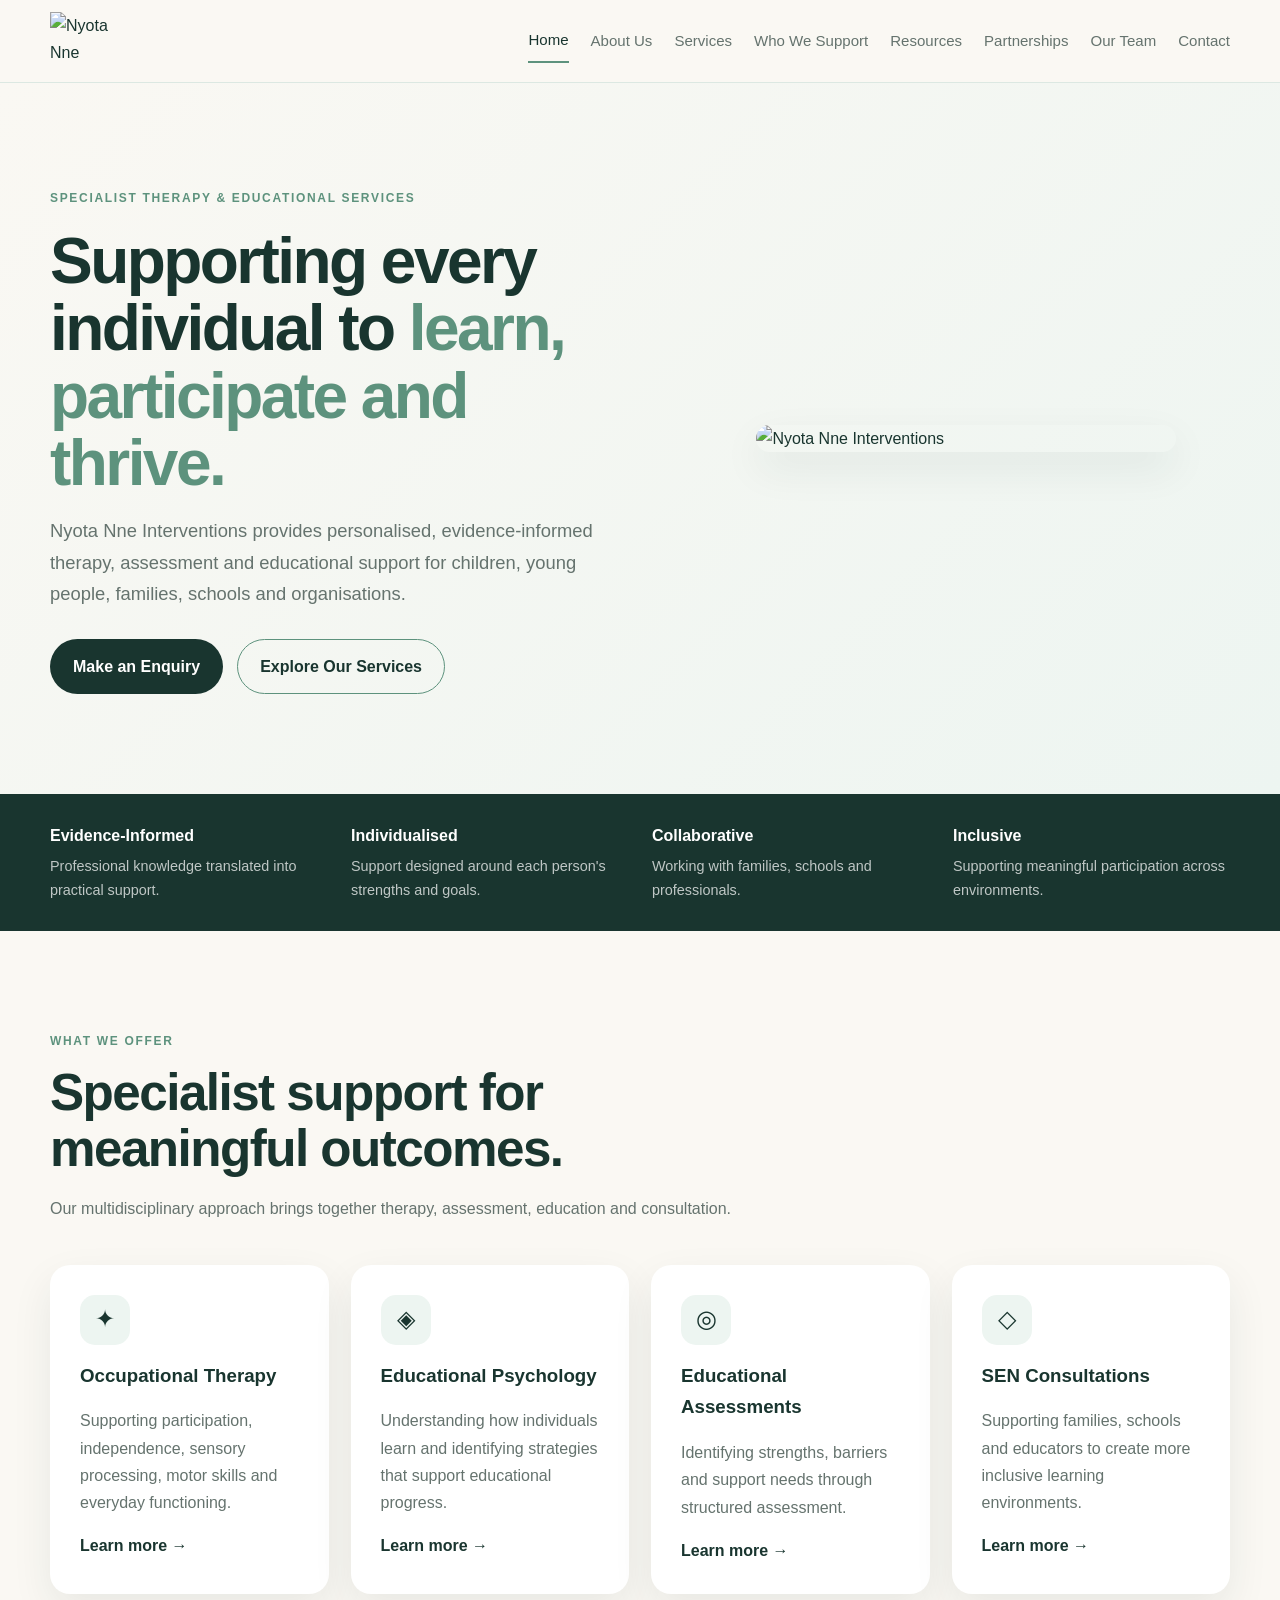
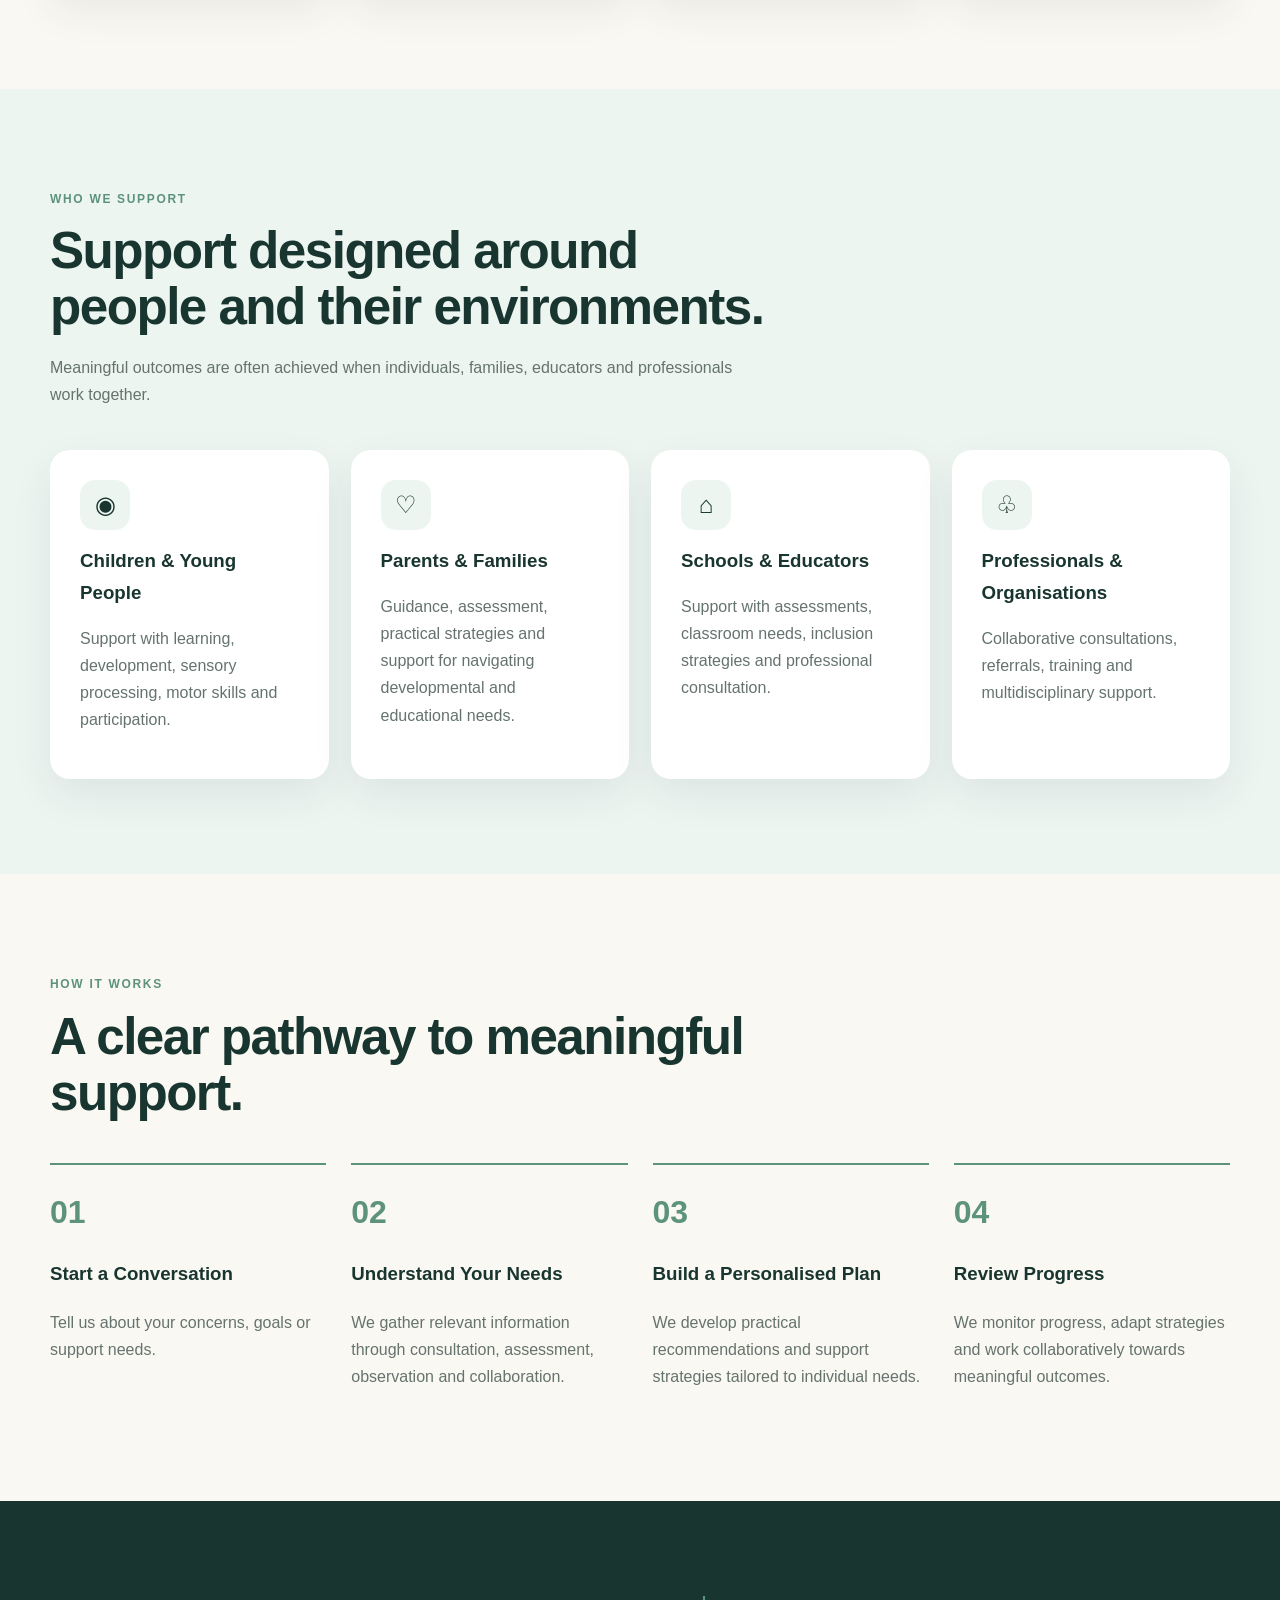
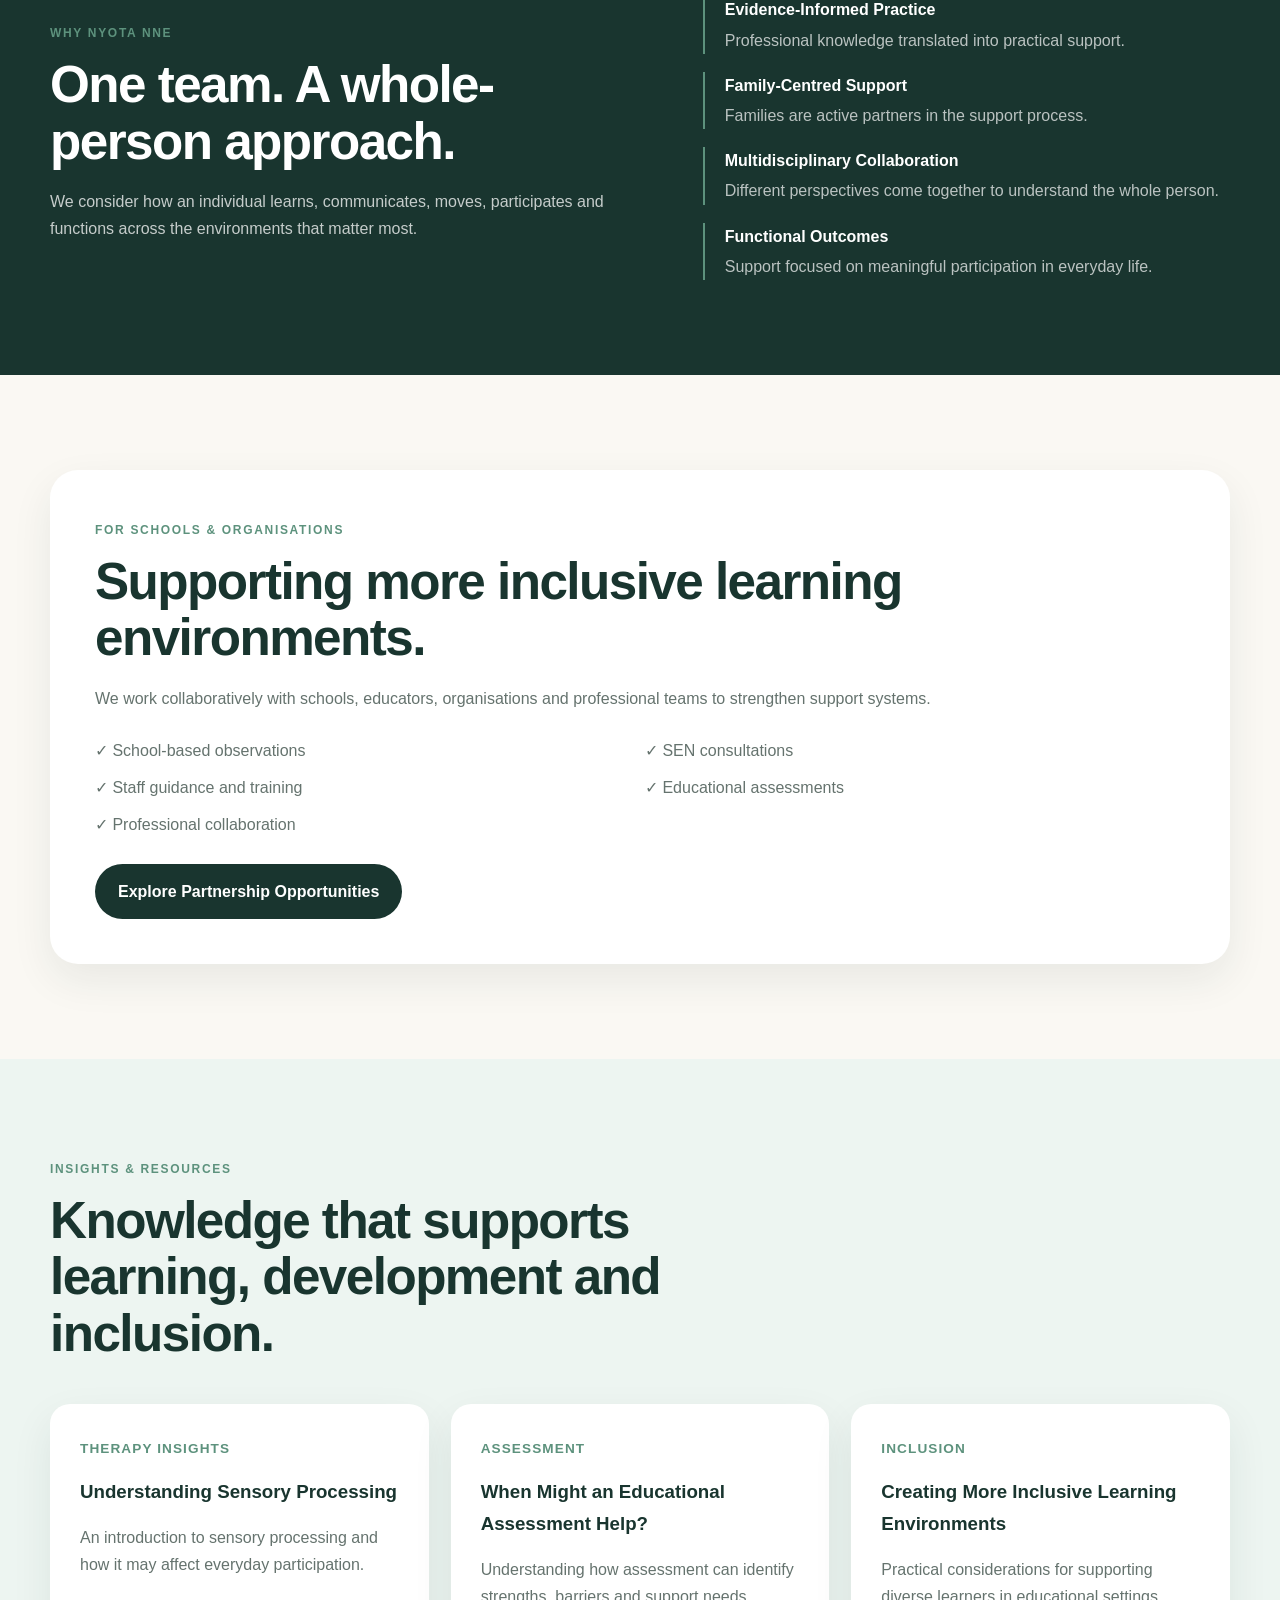
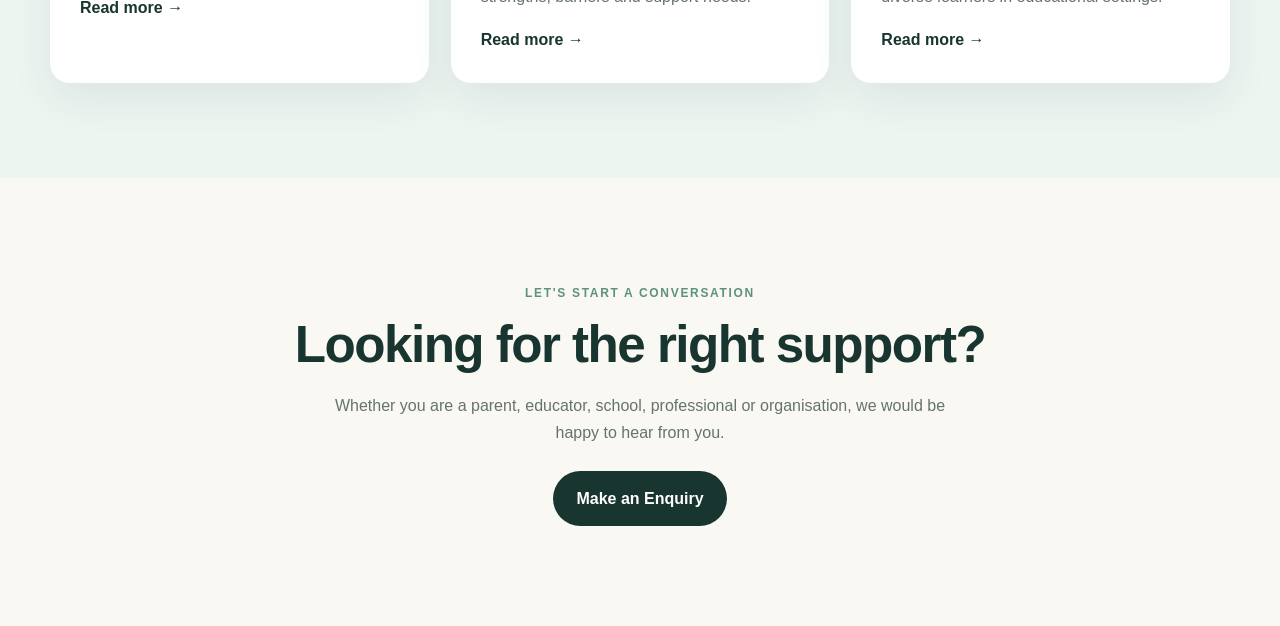
==== commit 2425c3ed: "Fix stylesheet and script paths in index.html" ====
--- a/index.html
+++ b/index.html
@@ -5,7 +5,7 @@
   <meta name="viewport" content="width=device-width, initial-scale=1.0">
   <meta name="description" content="Nyota Nne Interventions provides specialist therapy, assessment and educational services supporting learning, development, participation and inclusion.">
   <title>Nyota Nne Interventions | Supporting Potential</title>
-  <link rel="stylesheet" href="css/styles.css">
+  <link rel="stylesheet" href="styles.css">
 </head>
 <body>
   <header class="site-header">
@@ -156,6 +156,6 @@
   </main>
 
   <div data-include="footer"></div>
-  <script src="js/main.js"></script>
+  <script src="main.js"></script>
 </body>
 </html>
--- a/styles.css
+++ b/styles.css
@@ -0,0 +1,133 @@
+:root {
+  --ink: #19352f;
+  --green: #5d927d;
+  --green-dark: #19352f;
+  --green-light: #edf5f1;
+  --cream: #faf8f3;
+  --white: #ffffff;
+  --muted: #65736e;
+  --border: #dce8e2;
+  --shadow: 0 16px 40px rgba(25, 53, 47, 0.08);
+}
+
+* { box-sizing: border-box; }
+html { scroll-behavior: smooth; }
+body { margin: 0; font-family: Inter, Arial, sans-serif; color: var(--ink); background: var(--cream); line-height: 1.7; }
+img { max-width: 100%; display: block; }
+a { color: inherit; text-decoration: none; }
+.container { width: min(1180px, calc(100% - 40px)); margin: auto; }
+
+.site-header { position: sticky; top: 0; z-index: 20; background: rgba(250,248,243,.95); backdrop-filter: blur(12px); border-bottom: 1px solid var(--border); }
+.nav-container { min-height: 82px; display: flex; align-items: center; justify-content: space-between; gap: 30px; }
+.brand img { width: 82px; height: 58px; object-fit: contain; }
+.nav-links { display: flex; gap: 22px; align-items: center; font-size: .94rem; }
+.nav-links a { padding: 8px 0; color: var(--muted); }
+.nav-links a:hover, .nav-links a.active { color: var(--green-dark); border-bottom: 2px solid var(--green); }
+.menu-toggle { display: none; border: 0; background: none; font-size: 1.7rem; }
+
+.hero { padding: 100px 0; background: linear-gradient(135deg, var(--cream), var(--green-light)); }
+.hero-grid, .split, .contact-grid { display: grid; grid-template-columns: 1.05fr .95fr; gap: 70px; align-items: center; }
+.hero h1, .page-hero h1 { font-size: clamp(2.6rem, 5vw, 5rem); line-height: 1.05; margin: 18px 0; letter-spacing: -.04em; }
+.hero h1 span { color: var(--green); }
+.hero p { font-size: 1.15rem; max-width: 680px; color: var(--muted); }
+.hero-visual { display: flex; justify-content: center; }
+.hero-visual img { width: min(420px, 80%); border-radius: 28px; box-shadow: var(--shadow); }
+
+.eyebrow { text-transform: uppercase; letter-spacing: .14em; font-size: .75rem; font-weight: 700; color: var(--green); }
+.actions { display: flex; gap: 14px; flex-wrap: wrap; margin-top: 30px; }
+.btn { display: inline-flex; align-items: center; justify-content: center; padding: 13px 22px; border-radius: 999px; border: 1px solid transparent; font-weight: 700; cursor: pointer; }
+.btn-primary { background: var(--green-dark); color: white; }
+.btn-primary:hover { background: var(--green); }
+.btn-secondary, .btn-outline { border-color: var(--green); color: var(--green-dark); background: transparent; }
+.btn-secondary:hover, .btn-outline:hover { background: var(--green-light); }
+
+.trust-strip { background: var(--green-dark); color: white; padding: 28px 0; }
+.trust-grid { display: grid; grid-template-columns: repeat(4, 1fr); gap: 24px; }
+.trust-grid div { display: grid; gap: 4px; }
+.trust-grid span { color: rgba(255,255,255,.72); font-size: .9rem; }
+
+.section { padding: 95px 0; }
+.section-light { background: var(--green-light); }
+.section-dark { background: var(--green-dark); color: white; }
+.section-heading { max-width: 720px; margin-bottom: 42px; }
+.section-heading h2, .split h2, .partnership-banner h2, .cta h2 { font-size: clamp(2rem, 4vw, 3.5rem); line-height: 1.1; margin: 12px 0 18px; letter-spacing: -.03em; }
+.section-heading p, .split p, .partnership-banner p, .cta p { color: var(--muted); }
+.section-dark p { color: rgba(255,255,255,.75); }
+
+.card-grid { display: grid; grid-template-columns: repeat(4, 1fr); gap: 22px; }
+.card-grid.three { grid-template-columns: repeat(3, 1fr); }
+.card { background: white; padding: 30px; border-radius: 20px; box-shadow: var(--shadow); }
+.card h3, .resource-card h3 { margin: 15px 0 8px; }
+.card p, .resource-card p { color: var(--muted); }
+.card a, .resource-card a { color: var(--green-dark); font-weight: 700; }
+.icon { width: 50px; height: 50px; display: grid; place-items: center; border-radius: 15px; background: var(--green-light); color: var(--green-dark); font-size: 1.5rem; }
+
+.process-grid { display: grid; grid-template-columns: repeat(4, 1fr); gap: 25px; }
+.process-step { border-top: 2px solid var(--green); padding-top: 20px; }
+.process-step > span { font-size: 2rem; font-weight: 800; color: var(--green); }
+.process-step p { color: var(--muted); }
+
+.value-list { display: grid; gap: 18px; }
+.value-list div { border-left: 2px solid var(--green); padding-left: 20px; display: grid; gap: 3px; }
+.value-list span { color: rgba(255,255,255,.7); }
+
+.partnership-banner { padding: 45px; border-radius: 28px; background: white; box-shadow: var(--shadow); }
+.check-list { display: grid; grid-template-columns: repeat(2, 1fr); gap: 10px; margin: 25px 0; color: var(--muted); }
+
+.resource-card, .detail-card, .resource-full, .highlight-box, .contact-pathways > div { background: white; border-radius: 20px; padding: 30px; box-shadow: var(--shadow); }
+.resource-card > span, .resource-full > span { color: var(--green); font-weight: 700; font-size: .85rem; text-transform: uppercase; letter-spacing: .08em; }
+
+.cta { padding: 100px 0; }
+.centered { text-align: center; }
+.centered p { max-width: 650px; margin: 0 auto 25px; }
+
+.page-hero { padding: 95px 0; background: var(--green-light); }
+.page-hero p { max-width: 720px; color: var(--muted); font-size: 1.1rem; }
+.highlight-box ul, .detail-card ul { padding-left: 20px; }
+.service-grid { display: grid; grid-template-columns: repeat(2, 1fr); gap: 24px; }
+.detail-card h2 { margin-top: 0; }
+.detail-card p, .detail-card li { color: var(--muted); }
+.resource-list { display: grid; gap: 24px; max-width: 900px; }
+.resource-full h2 { margin: 10px 0; }
+.resource-full p { color: var(--muted); }
+.team-grid { display: grid; grid-template-columns: repeat(3, 1fr); gap: 24px; }
+.team-card { background: white; border-radius: 20px; overflow: hidden; box-shadow: var(--shadow); padding-bottom: 25px; }
+.team-card h2, .team-card span, .team-card p { margin-left: 24px; margin-right: 24px; }
+.team-card span { color: var(--green); font-weight: 700; }
+.team-card p { color: var(--muted); }
+.team-photo { aspect-ratio: 1 / 1; background: var(--green-light); }
+.team-photo img { width: 100%; height: 100%; object-fit: cover; }
+
+.contact-grid { align-items: start; }
+.contact-pathways { display: grid; gap: 14px; margin: 25px 0; }
+.contact-pathways > div { box-shadow: none; background: var(--green-light); padding: 20px; }
+.contact-pathways h3 { margin: 0 0 5px; }
+.contact-pathways p { margin: 0; color: var(--muted); }
+.contact-form { background: white; padding: 35px; border-radius: 20px; box-shadow: var(--shadow); display: grid; gap: 10px; }
+.contact-form input, .contact-form select, .contact-form textarea { width: 100%; padding: 13px 15px; border: 1px solid var(--border); border-radius: 10px; font: inherit; margin-bottom: 12px; }
+.contact-form textarea { resize: vertical; }
+
+.site-footer { background: #102b26; color: white; padding: 65px 0 0; }
+.footer-grid { display: grid; grid-template-columns: 1.5fr 1fr 1fr; gap: 50px; }
+.footer-grid p { color: rgba(255,255,255,.7); }
+.footer-grid h3 { margin-top: 0; }
+.footer-grid a { display: block; color: rgba(255,255,255,.75); margin: 7px 0; }
+.social-links { display: flex; gap: 15px; }
+.footer-bottom { border-top: 1px solid rgba(255,255,255,.12); margin-top: 45px; padding: 20px 0; color: rgba(255,255,255,.6); font-size: .9rem; }
+
+@media (max-width: 950px) {
+  .nav-links { display: none; position: absolute; top: 82px; left: 0; right: 0; background: var(--cream); padding: 20px; flex-direction: column; align-items: stretch; border-bottom: 1px solid var(--border); }
+  .nav-links.open { display: flex; }
+  .menu-toggle { display: block; }
+  .hero-grid, .split, .contact-grid { grid-template-columns: 1fr; }
+  .card-grid, .trust-grid, .process-grid { grid-template-columns: repeat(2, 1fr); }
+  .team-grid { grid-template-columns: repeat(2, 1fr); }
+}
+@media (max-width: 620px) {
+  .container { width: min(100% - 28px, 1180px); }
+  .section { padding: 65px 0; }
+  .hero { padding: 65px 0; }
+  .card-grid, .card-grid.three, .trust-grid, .process-grid, .service-grid, .team-grid, .footer-grid { grid-template-columns: 1fr; }
+  .check-list { grid-template-columns: 1fr; }
+  .partnership-banner { padding: 28px; }
+}
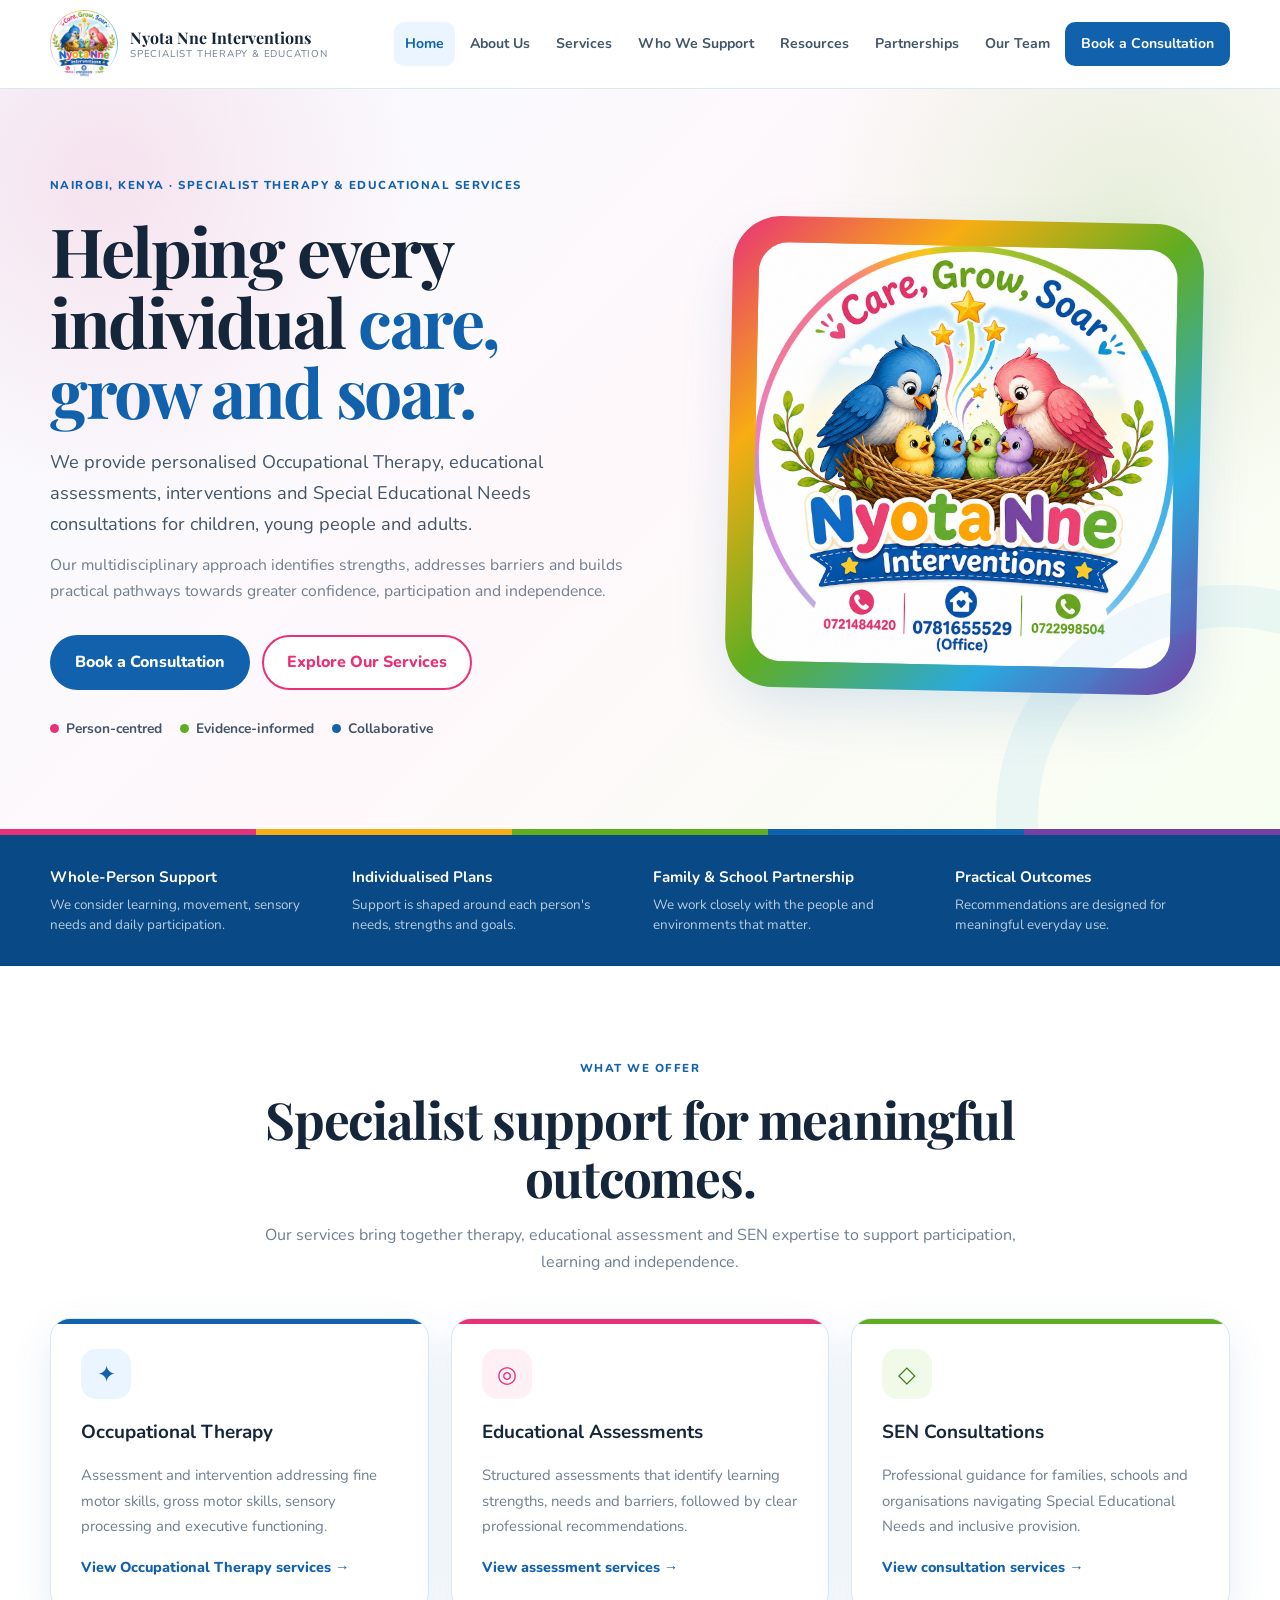
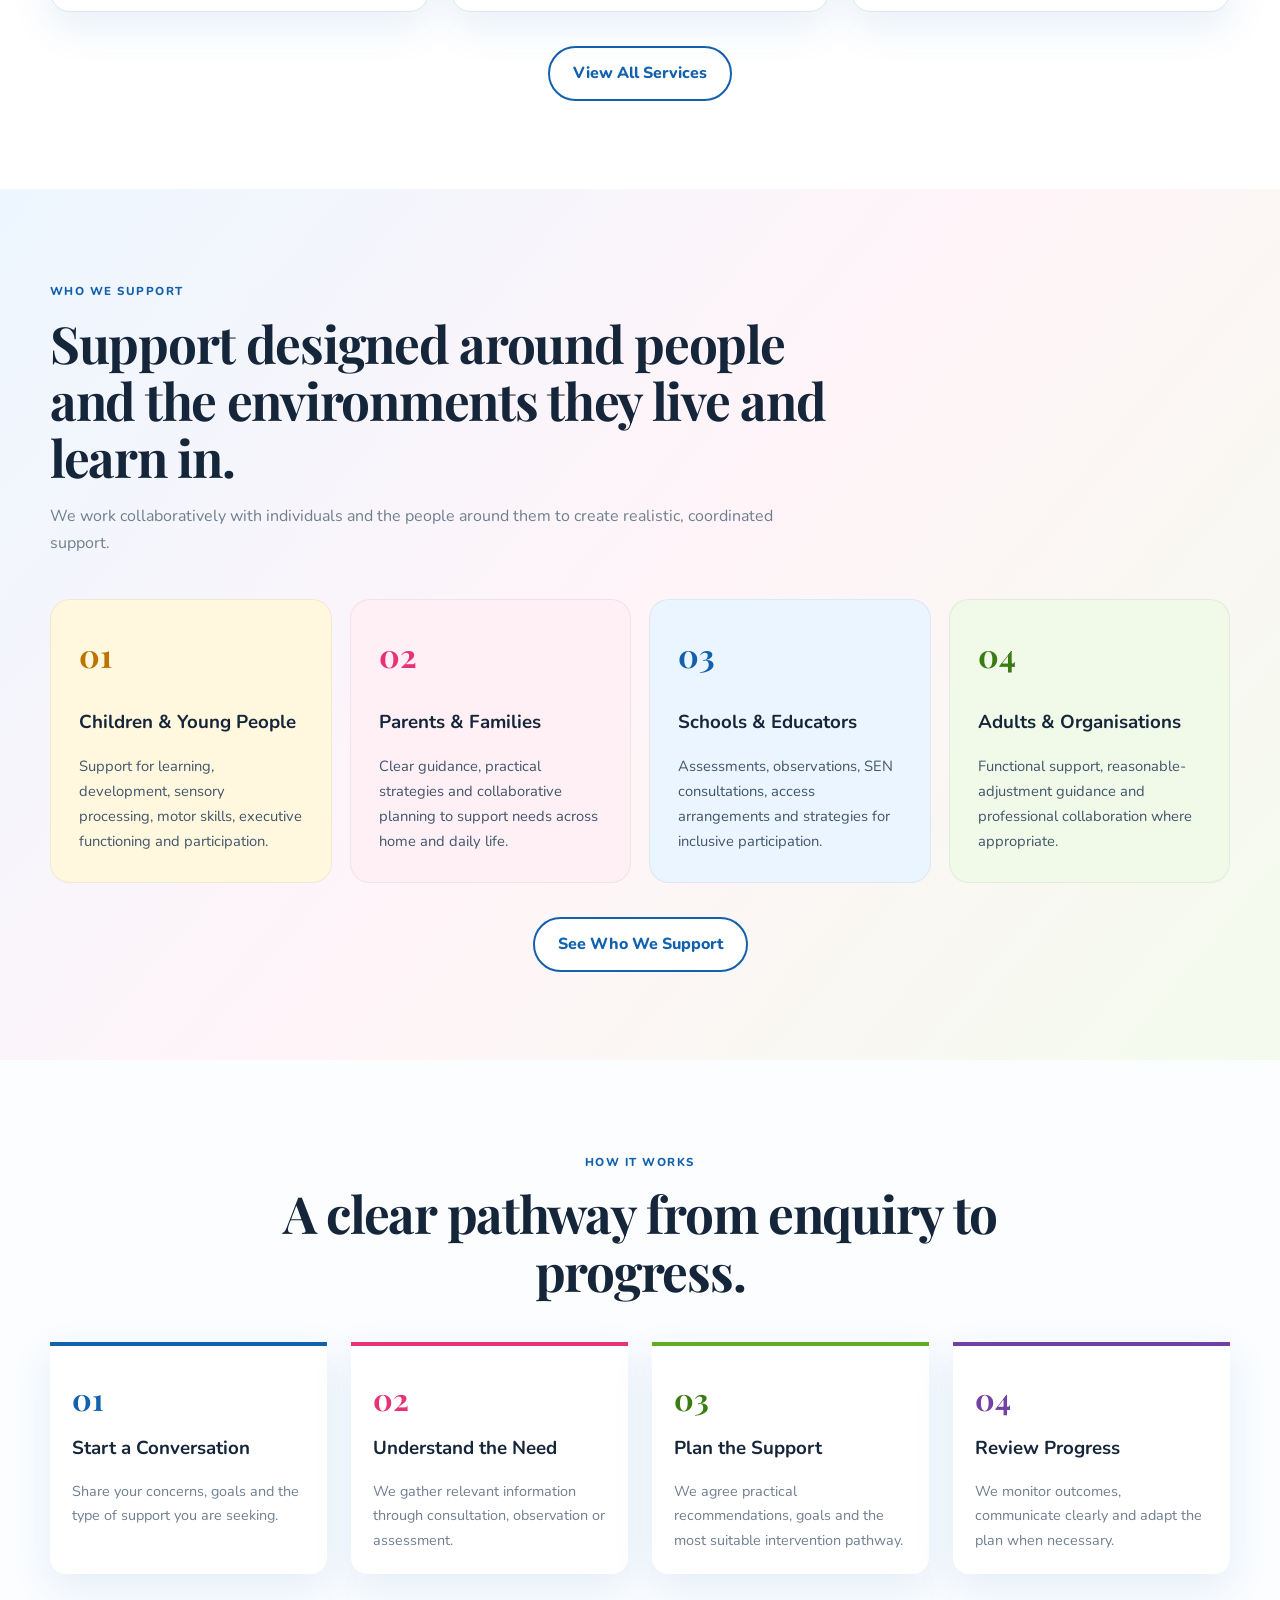
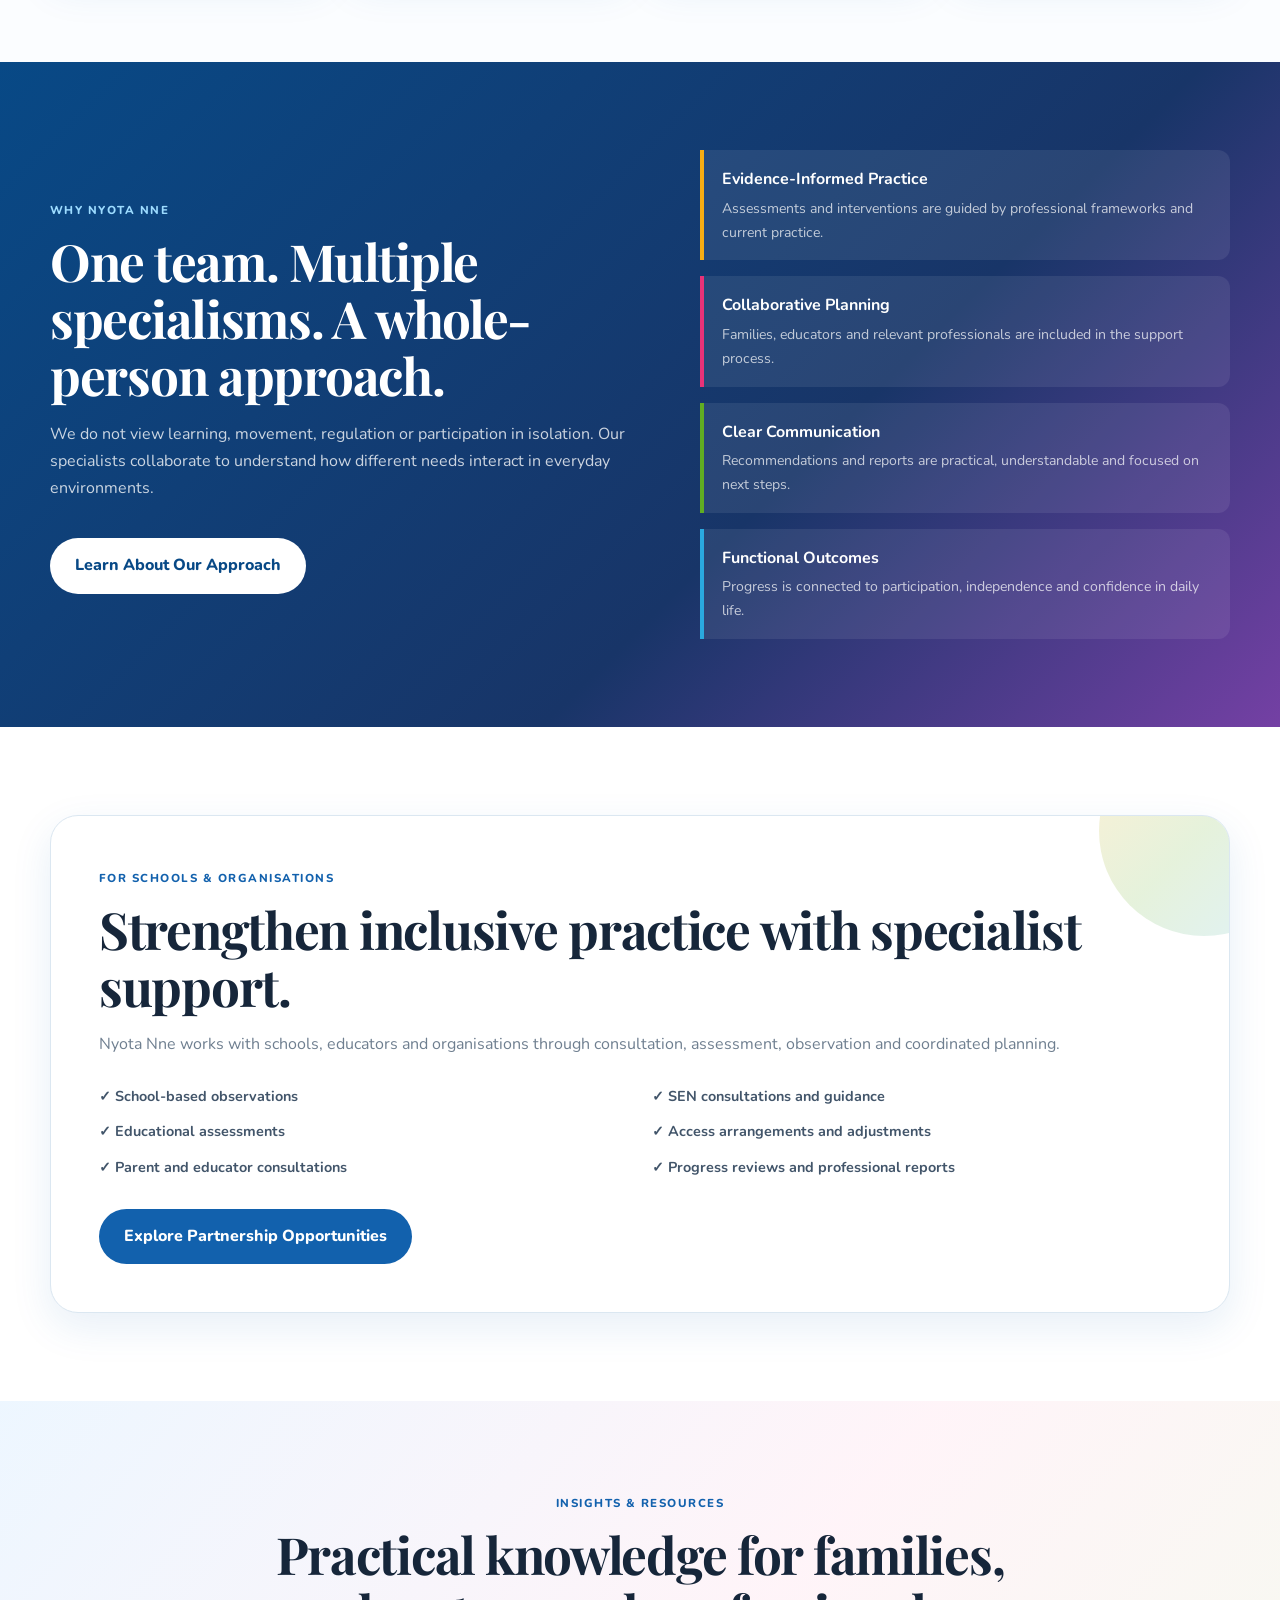
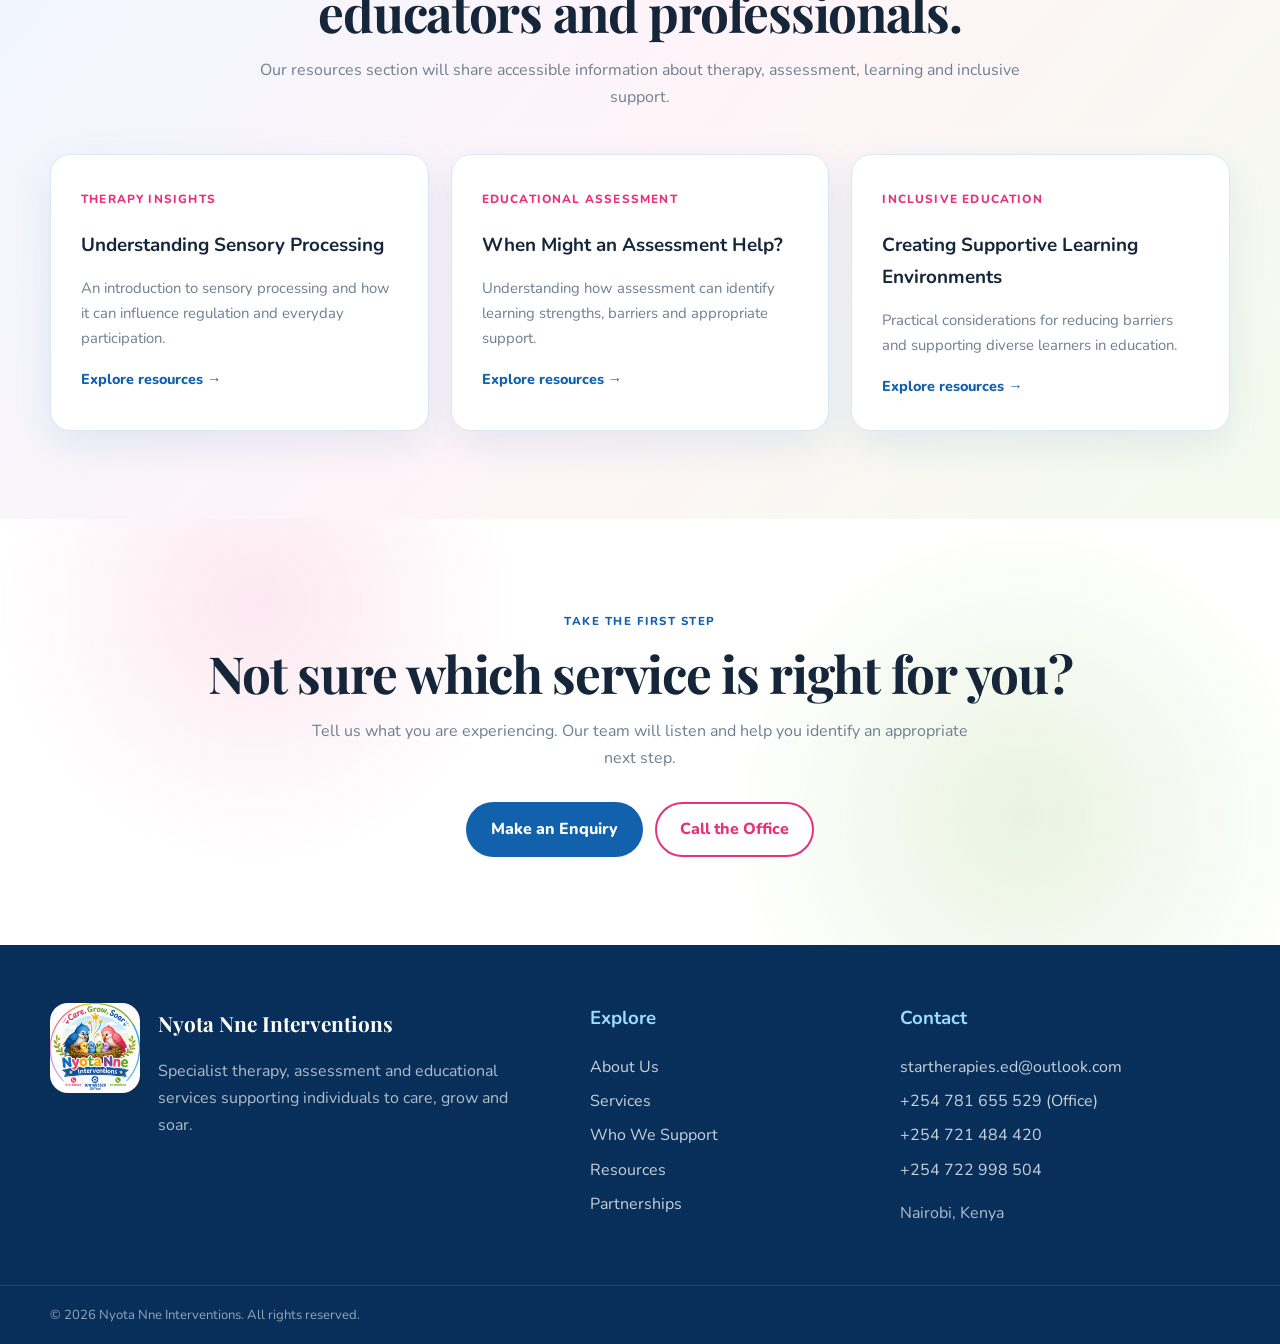
==== commit 15d34112: "Add files via upload" ====
--- a/index.html
+++ b/index.html
@@ -3,100 +3,189 @@
 <head>
   <meta charset="UTF-8">
   <meta name="viewport" content="width=device-width, initial-scale=1.0">
-  <meta name="description" content="Nyota Nne Interventions provides specialist therapy, assessment and educational services supporting learning, development, participation and inclusion.">
-  <title>Nyota Nne Interventions | Supporting Potential</title>
+  <meta name="description" content="Nyota Nne Interventions provides occupational therapy, educational assessments, interventions and SEN consultations for children, young people, adults, families, schools and organisations.">
+  <meta name="theme-color" content="#1261ad">
+  <title>Nyota Nne Interventions | Care, Grow, Soar</title>
+  <link rel="icon" href="logo-new.jpeg" type="image/jpeg">
+  <link rel="preconnect" href="https://fonts.googleapis.com">
+  <link rel="preconnect" href="https://fonts.gstatic.com" crossorigin>
+  <link href="https://fonts.googleapis.com/css2?family=Nunito:wght@400;500;600;700;800&family=Playfair+Display:wght@600;700&display=swap" rel="stylesheet">
   <link rel="stylesheet" href="styles.css">
 </head>
 <body>
+  <a class="skip-link" href="#main-content">Skip to main content</a>
+
   <header class="site-header">
     <div class="container nav-container">
-      <a href="index.html" class="brand">
-        <img src="assets/logo-new.jpeg" alt="Nyota Nne Interventions logo">
+      <a href="index.html" class="brand" aria-label="Nyota Nne Interventions homepage">
+        <img src="logo-new.jpeg" alt="Nyota Nne Interventions logo">
+        <span class="brand-copy">
+          <strong>Nyota Nne Interventions</strong>
+          <small>Specialist Therapy &amp; Education</small>
+        </span>
       </a>
-      <button class="menu-toggle" aria-label="Open menu" aria-expanded="false">☰</button>
-      <nav class="nav-links">
-        <a class="active" href="index.html">Home</a>
+
+      <button class="menu-toggle" type="button" aria-label="Open navigation menu" aria-expanded="false" aria-controls="main-navigation">
+        <span></span><span></span><span></span>
+      </button>
+
+      <nav class="nav-links" id="main-navigation" aria-label="Main navigation">
+        <a class="active" href="index.html" aria-current="page">Home</a>
         <a href="about.html">About Us</a>
         <a href="services.html">Services</a>
         <a href="support.html">Who We Support</a>
         <a href="resources.html">Resources</a>
         <a href="partnerships.html">Partnerships</a>
         <a href="team.html">Our Team</a>
-        <a href="contact.html">Contact</a>
+        <a class="nav-cta" href="contact.html">Book a Consultation</a>
       </nav>
     </div>
   </header>
 
-  <main>
+  <main id="main-content">
     <section class="hero">
       <div class="container hero-grid">
         <div class="hero-content">
-          <span class="eyebrow">Specialist Therapy & Educational Services</span>
-          <h1>Supporting every individual to <span>learn, participate and thrive.</span></h1>
-          <p>Nyota Nne Interventions provides personalised, evidence-informed therapy, assessment and educational support for children, young people, families, schools and organisations.</p>
+          <span class="eyebrow">Nairobi, Kenya · Specialist Therapy &amp; Educational Services</span>
+          <h1>Helping every individual <span>care, grow and soar.</span></h1>
+          <p class="hero-lead">We provide personalised Occupational Therapy, educational assessments, interventions and Special Educational Needs consultations for children, young people and adults.</p>
+          <p class="hero-note">Our multidisciplinary approach identifies strengths, addresses barriers and builds practical pathways towards greater confidence, participation and independence.</p>
+
           <div class="actions">
-            <a class="btn btn-primary" href="contact.html">Make an Enquiry</a>
+            <a class="btn btn-primary" href="contact.html">Book a Consultation</a>
             <a class="btn btn-secondary" href="services.html">Explore Our Services</a>
           </div>
-        </div>
+
+          <div class="hero-trust" aria-label="Our approach">
+            <span><i class="dot dot-pink"></i>Person-centred</span>
+            <span><i class="dot dot-green"></i>Evidence-informed</span>
+            <span><i class="dot dot-blue"></i>Collaborative</span>
+          </div>
+        </div>
+
         <div class="hero-visual">
-          <img src="assets/logo-new.jpeg" alt="Nyota Nne Interventions">
-        </div>
-      </div>
-    </section>
-
-    <section class="trust-strip">
+          <div class="logo-frame">
+            <img src="logo-new.jpeg" alt="Nyota Nne Interventions official Care, Grow, Soar logo">
+          </div>
+        </div>
+      </div>
+    </section>
+
+    <div class="brand-bar" aria-hidden="true">
+      <span></span><span></span><span></span><span></span><span></span>
+    </div>
+
+    <section class="trust-strip" aria-label="Key service commitments">
       <div class="container trust-grid">
-        <div><strong>Evidence-Informed</strong><span>Professional knowledge translated into practical support.</span></div>
-        <div><strong>Individualised</strong><span>Support designed around each person's strengths and goals.</span></div>
-        <div><strong>Collaborative</strong><span>Working with families, schools and professionals.</span></div>
-        <div><strong>Inclusive</strong><span>Supporting meaningful participation across environments.</span></div>
+        <div><strong>Whole-Person Support</strong><span>We consider learning, movement, sensory needs and daily participation.</span></div>
+        <div><strong>Individualised Plans</strong><span>Support is shaped around each person's needs, strengths and goals.</span></div>
+        <div><strong>Family &amp; School Partnership</strong><span>We work closely with the people and environments that matter.</span></div>
+        <div><strong>Practical Outcomes</strong><span>Recommendations are designed for meaningful everyday use.</span></div>
       </div>
     </section>
 
     <section class="section">
       <div class="container">
-        <div class="section-heading">
+        <div class="section-heading centered-heading">
           <span class="eyebrow">What We Offer</span>
           <h2>Specialist support for meaningful outcomes.</h2>
-          <p>Our multidisciplinary approach brings together therapy, assessment, education and consultation.</p>
-        </div>
-        <div class="card-grid">
-          <article class="card"><div class="icon">✦</div><h3>Occupational Therapy</h3><p>Supporting participation, independence, sensory processing, motor skills and everyday functioning.</p><a href="services.html">Learn more →</a></article>
-          <article class="card"><div class="icon">◈</div><h3>Educational Psychology</h3><p>Understanding how individuals learn and identifying strategies that support educational progress.</p><a href="services.html">Learn more →</a></article>
-          <article class="card"><div class="icon">◎</div><h3>Educational Assessments</h3><p>Identifying strengths, barriers and support needs through structured assessment.</p><a href="services.html">Learn more →</a></article>
-          <article class="card"><div class="icon">◇</div><h3>SEN Consultations</h3><p>Supporting families, schools and educators to create more inclusive learning environments.</p><a href="services.html">Learn more →</a></article>
-        </div>
-      </div>
-    </section>
-
-    <section class="section section-light">
+          <p>Our services bring together therapy, educational assessment and SEN expertise to support participation, learning and independence.</p>
+        </div>
+
+        <div class="card-grid three">
+          <article class="card accent-blue">
+            <div class="icon" aria-hidden="true">✦</div>
+            <h3>Occupational Therapy</h3>
+            <p>Assessment and intervention addressing fine motor skills, gross motor skills, sensory processing and executive functioning.</p>
+            <a href="services.html">View Occupational Therapy services <span aria-hidden="true">→</span></a>
+          </article>
+
+          <article class="card accent-pink">
+            <div class="icon" aria-hidden="true">◎</div>
+            <h3>Educational Assessments</h3>
+            <p>Structured assessments that identify learning strengths, needs and barriers, followed by clear professional recommendations.</p>
+            <a href="services.html">View assessment services <span aria-hidden="true">→</span></a>
+          </article>
+
+          <article class="card accent-green">
+            <div class="icon" aria-hidden="true">◇</div>
+            <h3>SEN Consultations</h3>
+            <p>Professional guidance for families, schools and organisations navigating Special Educational Needs and inclusive provision.</p>
+            <a href="services.html">View consultation services <span aria-hidden="true">→</span></a>
+          </article>
+        </div>
+
+        <div class="section-action">
+          <a class="btn btn-outline" href="services.html">View All Services</a>
+        </div>
+      </div>
+    </section>
+
+    <section class="section section-soft">
       <div class="container">
         <div class="section-heading">
           <span class="eyebrow">Who We Support</span>
-          <h2>Support designed around people and their environments.</h2>
-          <p>Meaningful outcomes are often achieved when individuals, families, educators and professionals work together.</p>
-        </div>
-        <div class="card-grid four">
-          <article class="card"><div class="icon">◉</div><h3>Children & Young People</h3><p>Support with learning, development, sensory processing, motor skills and participation.</p></article>
-          <article class="card"><div class="icon">♡</div><h3>Parents & Families</h3><p>Guidance, assessment, practical strategies and support for navigating developmental and educational needs.</p></article>
-          <article class="card"><div class="icon">⌂</div><h3>Schools & Educators</h3><p>Support with assessments, classroom needs, inclusion strategies and professional consultation.</p></article>
-          <article class="card"><div class="icon">♧</div><h3>Professionals & Organisations</h3><p>Collaborative consultations, referrals, training and multidisciplinary support.</p></article>
-        </div>
-      </div>
-    </section>
-
-    <section class="section">
-      <div class="container">
-        <div class="section-heading">
+          <h2>Support designed around people and the environments they live and learn in.</h2>
+          <p>We work collaboratively with individuals and the people around them to create realistic, coordinated support.</p>
+        </div>
+
+        <div class="audience-grid">
+          <article class="audience-card audience-yellow">
+            <span class="audience-number">01</span>
+            <h3>Children &amp; Young People</h3>
+            <p>Support for learning, development, sensory processing, motor skills, executive functioning and participation.</p>
+          </article>
+          <article class="audience-card audience-pink">
+            <span class="audience-number">02</span>
+            <h3>Parents &amp; Families</h3>
+            <p>Clear guidance, practical strategies and collaborative planning to support needs across home and daily life.</p>
+          </article>
+          <article class="audience-card audience-blue">
+            <span class="audience-number">03</span>
+            <h3>Schools &amp; Educators</h3>
+            <p>Assessments, observations, SEN consultations, access arrangements and strategies for inclusive participation.</p>
+          </article>
+          <article class="audience-card audience-green">
+            <span class="audience-number">04</span>
+            <h3>Adults &amp; Organisations</h3>
+            <p>Functional support, reasonable-adjustment guidance and professional collaboration where appropriate.</p>
+          </article>
+        </div>
+
+        <div class="section-action">
+          <a class="btn btn-outline" href="support.html">See Who We Support</a>
+        </div>
+      </div>
+    </section>
+
+    <section class="section process-section">
+      <div class="container">
+        <div class="section-heading centered-heading">
           <span class="eyebrow">How It Works</span>
-          <h2>A clear pathway to meaningful support.</h2>
-        </div>
+          <h2>A clear pathway from enquiry to progress.</h2>
+        </div>
+
         <div class="process-grid">
-          <div class="process-step"><span>01</span><h3>Start a Conversation</h3><p>Tell us about your concerns, goals or support needs.</p></div>
-          <div class="process-step"><span>02</span><h3>Understand Your Needs</h3><p>We gather relevant information through consultation, assessment, observation and collaboration.</p></div>
-          <div class="process-step"><span>03</span><h3>Build a Personalised Plan</h3><p>We develop practical recommendations and support strategies tailored to individual needs.</p></div>
-          <div class="process-step"><span>04</span><h3>Review Progress</h3><p>We monitor progress, adapt strategies and work collaboratively towards meaningful outcomes.</p></div>
+          <article class="process-step">
+            <span>01</span>
+            <h3>Start a Conversation</h3>
+            <p>Share your concerns, goals and the type of support you are seeking.</p>
+          </article>
+          <article class="process-step">
+            <span>02</span>
+            <h3>Understand the Need</h3>
+            <p>We gather relevant information through consultation, observation or assessment.</p>
+          </article>
+          <article class="process-step">
+            <span>03</span>
+            <h3>Plan the Support</h3>
+            <p>We agree practical recommendations, goals and the most suitable intervention pathway.</p>
+          </article>
+          <article class="process-step">
+            <span>04</span>
+            <h3>Review Progress</h3>
+            <p>We monitor outcomes, communicate clearly and adapt the plan when necessary.</p>
+          </article>
         </div>
       </div>
     </section>
@@ -104,15 +193,17 @@
     <section class="section section-dark">
       <div class="container split">
         <div>
-          <span class="eyebrow">Why Nyota Nne</span>
-          <h2>One team. A whole-person approach.</h2>
-          <p>We consider how an individual learns, communicates, moves, participates and functions across the environments that matter most.</p>
-        </div>
+          <span class="eyebrow eyebrow-light">Why Nyota Nne</span>
+          <h2>One team. Multiple specialisms. A whole-person approach.</h2>
+          <p>We do not view learning, movement, regulation or participation in isolation. Our specialists collaborate to understand how different needs interact in everyday environments.</p>
+          <a class="btn btn-light" href="about.html">Learn About Our Approach</a>
+        </div>
+
         <div class="value-list">
-          <div><strong>Evidence-Informed Practice</strong><span>Professional knowledge translated into practical support.</span></div>
-          <div><strong>Family-Centred Support</strong><span>Families are active partners in the support process.</span></div>
-          <div><strong>Multidisciplinary Collaboration</strong><span>Different perspectives come together to understand the whole person.</span></div>
-          <div><strong>Functional Outcomes</strong><span>Support focused on meaningful participation in everyday life.</span></div>
+          <div><strong>Evidence-Informed Practice</strong><span>Assessments and interventions are guided by professional frameworks and current practice.</span></div>
+          <div><strong>Collaborative Planning</strong><span>Families, educators and relevant professionals are included in the support process.</span></div>
+          <div><strong>Clear Communication</strong><span>Recommendations and reports are practical, understandable and focused on next steps.</span></div>
+          <div><strong>Functional Outcomes</strong><span>Progress is connected to participation, independence and confidence in daily life.</span></div>
         </div>
       </div>
     </section>
@@ -120,42 +211,121 @@
     <section class="section">
       <div class="container partnership-banner">
         <div>
-          <span class="eyebrow">For Schools & Organisations</span>
-          <h2>Supporting more inclusive learning environments.</h2>
-          <p>We work collaboratively with schools, educators, organisations and professional teams to strengthen support systems.</p>
-        </div>
+          <span class="eyebrow">For Schools &amp; Organisations</span>
+          <h2>Strengthen inclusive practice with specialist support.</h2>
+          <p>Nyota Nne works with schools, educators and organisations through consultation, assessment, observation and coordinated planning.</p>
+        </div>
+
         <div class="check-list">
-          <span>✓ School-based observations</span><span>✓ SEN consultations</span><span>✓ Staff guidance and training</span><span>✓ Educational assessments</span><span>✓ Professional collaboration</span>
-        </div>
+          <span>✓ School-based observations</span>
+          <span>✓ SEN consultations and guidance</span>
+          <span>✓ Educational assessments</span>
+          <span>✓ Access arrangements and adjustments</span>
+          <span>✓ Parent and educator consultations</span>
+          <span>✓ Progress reviews and professional reports</span>
+        </div>
+
         <a class="btn btn-primary" href="partnerships.html">Explore Partnership Opportunities</a>
       </div>
     </section>
 
-    <section class="section section-light">
-      <div class="container">
-        <div class="section-heading">
-          <span class="eyebrow">Insights & Resources</span>
-          <h2>Knowledge that supports learning, development and inclusion.</h2>
-        </div>
+    <section class="section section-soft">
+      <div class="container">
+        <div class="section-heading centered-heading">
+          <span class="eyebrow">Insights &amp; Resources</span>
+          <h2>Practical knowledge for families, educators and professionals.</h2>
+          <p>Our resources section will share accessible information about therapy, assessment, learning and inclusive support.</p>
+        </div>
+
         <div class="card-grid three">
-          <article class="resource-card"><span>Therapy Insights</span><h3>Understanding Sensory Processing</h3><p>An introduction to sensory processing and how it may affect everyday participation.</p><a href="resources.html">Read more →</a></article>
-          <article class="resource-card"><span>Assessment</span><h3>When Might an Educational Assessment Help?</h3><p>Understanding how assessment can identify strengths, barriers and support needs.</p><a href="resources.html">Read more →</a></article>
-          <article class="resource-card"><span>Inclusion</span><h3>Creating More Inclusive Learning Environments</h3><p>Practical considerations for supporting diverse learners in educational settings.</p><a href="resources.html">Read more →</a></article>
+          <article class="resource-card">
+            <span>Therapy Insights</span>
+            <h3>Understanding Sensory Processing</h3>
+            <p>An introduction to sensory processing and how it can influence regulation and everyday participation.</p>
+            <a href="resources.html">Explore resources <span aria-hidden="true">→</span></a>
+          </article>
+          <article class="resource-card">
+            <span>Educational Assessment</span>
+            <h3>When Might an Assessment Help?</h3>
+            <p>Understanding how assessment can identify learning strengths, barriers and appropriate support.</p>
+            <a href="resources.html">Explore resources <span aria-hidden="true">→</span></a>
+          </article>
+          <article class="resource-card">
+            <span>Inclusive Education</span>
+            <h3>Creating Supportive Learning Environments</h3>
+            <p>Practical considerations for reducing barriers and supporting diverse learners in education.</p>
+            <a href="resources.html">Explore resources <span aria-hidden="true">→</span></a>
+          </article>
         </div>
       </div>
     </section>
 
     <section class="cta">
       <div class="container centered">
-        <span class="eyebrow">Let's Start a Conversation</span>
-        <h2>Looking for the right support?</h2>
-        <p>Whether you are a parent, educator, school, professional or organisation, we would be happy to hear from you.</p>
-        <a class="btn btn-primary" href="contact.html">Make an Enquiry</a>
+        <span class="eyebrow">Take the First Step</span>
+        <h2>Not sure which service is right for you?</h2>
+        <p>Tell us what you are experiencing. Our team will listen and help you identify an appropriate next step.</p>
+        <div class="actions actions-center">
+          <a class="btn btn-primary" href="contact.html">Make an Enquiry</a>
+          <a class="btn btn-secondary" href="tel:+254781655529">Call the Office</a>
+        </div>
       </div>
     </section>
   </main>
 
-  <div data-include="footer"></div>
-  <script src="main.js"></script>
+  <footer class="site-footer">
+    <div class="container footer-grid">
+      <div class="footer-about">
+        <img src="logo-new.jpeg" alt="Nyota Nne Interventions">
+        <div>
+          <h2>Nyota Nne Interventions</h2>
+          <p>Specialist therapy, assessment and educational services supporting individuals to care, grow and soar.</p>
+        </div>
+      </div>
+
+      <div>
+        <h3>Explore</h3>
+        <a href="about.html">About Us</a>
+        <a href="services.html">Services</a>
+        <a href="support.html">Who We Support</a>
+        <a href="resources.html">Resources</a>
+        <a href="partnerships.html">Partnerships</a>
+      </div>
+
+      <div>
+        <h3>Contact</h3>
+        <a href="mailto:startherapies.ed@outlook.com">startherapies.ed@outlook.com</a>
+        <a href="tel:+254781655529">+254 781 655 529 (Office)</a>
+        <a href="tel:+254721484420">+254 721 484 420</a>
+        <a href="tel:+254722998504">+254 722 998 504</a>
+        <p>Nairobi, Kenya</p>
+      </div>
+    </div>
+
+    <div class="footer-bottom">
+      <div class="container">
+        <p>© 2026 Nyota Nne Interventions. All rights reserved.</p>
+      </div>
+    </div>
+  </footer>
+
+  <script>
+    const menuButton = document.querySelector('.menu-toggle');
+    const navigation = document.querySelector('.nav-links');
+
+    menuButton.addEventListener('click', () => {
+      const isOpen = navigation.classList.toggle('open');
+      menuButton.classList.toggle('open', isOpen);
+      menuButton.setAttribute('aria-expanded', String(isOpen));
+    });
+
+    navigation.querySelectorAll('a').forEach(link => {
+      link.addEventListener('click', () => {
+        navigation.classList.remove('open');
+        menuButton.classList.remove('open');
+        menuButton.setAttribute('aria-expanded', 'false');
+      });
+    });
+  </script>
 </body>
 </html>
--- a/styles.css
+++ b/styles.css
@@ -1,133 +1,364 @@
+/* Nyota Nne official logo-inspired palette */
 :root {
-  --ink: #19352f;
-  --green: #5d927d;
-  --green-dark: #19352f;
-  --green-light: #edf5f1;
-  --cream: #faf8f3;
+  --blue: #1261ad;
+  --blue-dark: #084986;
+  --blue-soft: #eaf5ff;
+  --pink: #e83278;
+  --pink-soft: #fff0f6;
+  --green: #60ad22;
+  --green-dark: #397c12;
+  --green-soft: #f1fae9;
+  --yellow: #f7ad13;
+  --yellow-soft: #fff8df;
+  --purple: #7440a4;
+  --purple-soft: #f5effc;
+  --sky: #2aa9df;
+  --ink: #16263a;
+  --body: #42556a;
+  --muted: #6f7f90;
   --white: #ffffff;
-  --muted: #65736e;
-  --border: #dce8e2;
-  --shadow: 0 16px 40px rgba(25, 53, 47, 0.08);
+  --off-white: #fbfdff;
+  --border: #dbe7f1;
+  --shadow: 0 14px 40px rgba(18, 97, 173, 0.10);
+  --shadow-hover: 0 20px 50px rgba(18, 97, 173, 0.16);
+  --radius: 20px;
 }
 
 * { box-sizing: border-box; }
 html { scroll-behavior: smooth; }
-body { margin: 0; font-family: Inter, Arial, sans-serif; color: var(--ink); background: var(--cream); line-height: 1.7; }
+body {
+  margin: 0;
+  font-family: "Nunito", Arial, sans-serif;
+  color: var(--ink);
+  background: var(--white);
+  line-height: 1.7;
+}
 img { max-width: 100%; display: block; }
 a { color: inherit; text-decoration: none; }
-.container { width: min(1180px, calc(100% - 40px)); margin: auto; }
-
-.site-header { position: sticky; top: 0; z-index: 20; background: rgba(250,248,243,.95); backdrop-filter: blur(12px); border-bottom: 1px solid var(--border); }
-.nav-container { min-height: 82px; display: flex; align-items: center; justify-content: space-between; gap: 30px; }
-.brand img { width: 82px; height: 58px; object-fit: contain; }
-.nav-links { display: flex; gap: 22px; align-items: center; font-size: .94rem; }
-.nav-links a { padding: 8px 0; color: var(--muted); }
-.nav-links a:hover, .nav-links a.active { color: var(--green-dark); border-bottom: 2px solid var(--green); }
-.menu-toggle { display: none; border: 0; background: none; font-size: 1.7rem; }
-
-.hero { padding: 100px 0; background: linear-gradient(135deg, var(--cream), var(--green-light)); }
-.hero-grid, .split, .contact-grid { display: grid; grid-template-columns: 1.05fr .95fr; gap: 70px; align-items: center; }
-.hero h1, .page-hero h1 { font-size: clamp(2.6rem, 5vw, 5rem); line-height: 1.05; margin: 18px 0; letter-spacing: -.04em; }
-.hero h1 span { color: var(--green); }
-.hero p { font-size: 1.15rem; max-width: 680px; color: var(--muted); }
+button, input, select, textarea { font: inherit; }
+.container { width: min(1180px, calc(100% - 40px)); margin-inline: auto; }
+
+.skip-link {
+  position: fixed;
+  top: -70px;
+  left: 20px;
+  z-index: 1000;
+  padding: 10px 16px;
+  color: white;
+  background: var(--blue-dark);
+  border-radius: 8px;
+}
+.skip-link:focus { top: 14px; }
+
+/* Header and navigation */
+.site-header {
+  position: sticky;
+  top: 0;
+  z-index: 100;
+  background: rgba(255,255,255,.96);
+  backdrop-filter: blur(14px);
+  border-bottom: 1px solid var(--border);
+}
+.nav-container {
+  min-height: 88px;
+  display: flex;
+  align-items: center;
+  justify-content: space-between;
+  gap: 24px;
+}
+.brand { display: flex; align-items: center; gap: 12px; min-width: max-content; }
+.brand img { width: 68px; height: 68px; object-fit: contain; border-radius: 50%; }
+.brand-copy { display: grid; line-height: 1.25; }
+.brand-copy strong { font-family: "Playfair Display", Georgia, serif; font-size: 1rem; }
+.brand-copy small { color: var(--muted); text-transform: uppercase; letter-spacing: .08em; font-size: .62rem; }
+.nav-links { display: flex; align-items: center; gap: 4px; }
+.nav-links a {
+  padding: 10px 11px;
+  border-radius: 10px;
+  color: var(--body);
+  font-size: .88rem;
+  font-weight: 700;
+}
+.nav-links a:hover, .nav-links a.active { color: var(--blue); background: var(--blue-soft); }
+.nav-links .nav-cta { color: white; background: var(--blue); padding-inline: 16px; }
+.nav-links .nav-cta:hover { color: white; background: var(--blue-dark); }
+.menu-toggle { display: none; width: 44px; height: 44px; border: 0; background: transparent; cursor: pointer; }
+.menu-toggle span { display: block; width: 25px; height: 2px; margin: 5px auto; background: var(--ink); transition: .25s; }
+.menu-toggle.open span:nth-child(1) { transform: translateY(7px) rotate(45deg); }
+.menu-toggle.open span:nth-child(2) { opacity: 0; }
+.menu-toggle.open span:nth-child(3) { transform: translateY(-7px) rotate(-45deg); }
+
+/* Hero */
+.hero {
+  position: relative;
+  overflow: hidden;
+  padding: 82px 0 88px;
+  background:
+    radial-gradient(circle at 8% 12%, rgba(232,50,120,.12), transparent 24%),
+    radial-gradient(circle at 88% 18%, rgba(96,173,34,.14), transparent 25%),
+    linear-gradient(135deg, #f6fbff 0%, #fff8fb 50%, #f7fff1 100%);
+}
+.hero::after {
+  content: "";
+  position: absolute;
+  width: 380px;
+  height: 380px;
+  right: -180px;
+  bottom: -220px;
+  border-radius: 50%;
+  border: 42px solid rgba(42,169,223,.08);
+}
+.hero-grid, .split { display: grid; grid-template-columns: 1.05fr .95fr; align-items: center; gap: 64px; }
+.eyebrow {
+  display: inline-block;
+  color: var(--blue);
+  font-weight: 800;
+  font-size: .72rem;
+  letter-spacing: .13em;
+  text-transform: uppercase;
+}
+.hero h1 {
+  max-width: 720px;
+  margin: 17px 0 20px;
+  font-family: "Playfair Display", Georgia, serif;
+  font-size: clamp(2.7rem, 5.3vw, 5rem);
+  line-height: 1.04;
+  letter-spacing: -.035em;
+}
+.hero h1 span { color: var(--blue); }
+.hero-lead { max-width: 700px; margin: 0 0 12px; color: var(--body); font-size: 1.14rem; }
+.hero-note { max-width: 680px; margin: 0; color: var(--muted); font-size: .98rem; }
 .hero-visual { display: flex; justify-content: center; }
-.hero-visual img { width: min(420px, 80%); border-radius: 28px; box-shadow: var(--shadow); }
-
-.eyebrow { text-transform: uppercase; letter-spacing: .14em; font-size: .75rem; font-weight: 700; color: var(--green); }
-.actions { display: flex; gap: 14px; flex-wrap: wrap; margin-top: 30px; }
-.btn { display: inline-flex; align-items: center; justify-content: center; padding: 13px 22px; border-radius: 999px; border: 1px solid transparent; font-weight: 700; cursor: pointer; }
-.btn-primary { background: var(--green-dark); color: white; }
-.btn-primary:hover { background: var(--green); }
-.btn-secondary, .btn-outline { border-color: var(--green); color: var(--green-dark); background: transparent; }
-.btn-secondary:hover, .btn-outline:hover { background: var(--green-light); }
-
-.trust-strip { background: var(--green-dark); color: white; padding: 28px 0; }
-.trust-grid { display: grid; grid-template-columns: repeat(4, 1fr); gap: 24px; }
+.logo-frame {
+  position: relative;
+  width: min(455px, 92%);
+  padding: 18px;
+  background: white;
+  border-radius: 42px;
+  box-shadow: 0 24px 60px rgba(18,97,173,.16);
+  transform: rotate(1.2deg);
+}
+.logo-frame::before {
+  content: "";
+  position: absolute;
+  inset: -8px;
+  z-index: -1;
+  border-radius: 48px;
+  background: linear-gradient(135deg, var(--pink), var(--yellow), var(--green), var(--sky), var(--purple));
+}
+.logo-frame img { border-radius: 30px; }
+.actions { display: flex; flex-wrap: wrap; gap: 12px; margin-top: 30px; }
+.actions-center { justify-content: center; }
+.btn {
+  display: inline-flex;
+  align-items: center;
+  justify-content: center;
+  min-height: 48px;
+  padding: 12px 23px;
+  border: 2px solid transparent;
+  border-radius: 999px;
+  font-weight: 800;
+  transition: transform .2s, background .2s, box-shadow .2s;
+}
+.btn:hover { transform: translateY(-2px); box-shadow: var(--shadow); }
+.btn-primary { color: white; background: var(--blue); }
+.btn-primary:hover { background: var(--blue-dark); }
+.btn-secondary { color: var(--pink); background: white; border-color: var(--pink); }
+.btn-secondary:hover { color: white; background: var(--pink); }
+.btn-outline { color: var(--blue); background: white; border-color: var(--blue); }
+.btn-outline:hover { color: white; background: var(--blue); }
+.btn-light { margin-top: 20px; color: var(--blue-dark); background: white; }
+.hero-trust { display: flex; flex-wrap: wrap; gap: 18px; margin-top: 27px; color: var(--body); font-size: .86rem; font-weight: 700; }
+.hero-trust span { display: inline-flex; align-items: center; gap: 7px; }
+.dot { width: 9px; height: 9px; border-radius: 50%; }
+.dot-pink { background: var(--pink); }.dot-green { background: var(--green); }.dot-blue { background: var(--blue); }
+
+.brand-bar { display: flex; height: 6px; }
+.brand-bar span { flex: 1; }
+.brand-bar span:nth-child(1) { background: var(--pink); }
+.brand-bar span:nth-child(2) { background: var(--yellow); }
+.brand-bar span:nth-child(3) { background: var(--green); }
+.brand-bar span:nth-child(4) { background: var(--blue); }
+.brand-bar span:nth-child(5) { background: var(--purple); }
+
+/* Shared sections */
+.trust-strip { padding: 30px 0; color: white; background: var(--blue-dark); }
+.trust-grid { display: grid; grid-template-columns: repeat(4,1fr); gap: 26px; }
 .trust-grid div { display: grid; gap: 4px; }
-.trust-grid span { color: rgba(255,255,255,.72); font-size: .9rem; }
-
-.section { padding: 95px 0; }
-.section-light { background: var(--green-light); }
-.section-dark { background: var(--green-dark); color: white; }
-.section-heading { max-width: 720px; margin-bottom: 42px; }
-.section-heading h2, .split h2, .partnership-banner h2, .cta h2 { font-size: clamp(2rem, 4vw, 3.5rem); line-height: 1.1; margin: 12px 0 18px; letter-spacing: -.03em; }
-.section-heading p, .split p, .partnership-banner p, .cta p { color: var(--muted); }
-.section-dark p { color: rgba(255,255,255,.75); }
-
-.card-grid { display: grid; grid-template-columns: repeat(4, 1fr); gap: 22px; }
-.card-grid.three { grid-template-columns: repeat(3, 1fr); }
-.card { background: white; padding: 30px; border-radius: 20px; box-shadow: var(--shadow); }
-.card h3, .resource-card h3 { margin: 15px 0 8px; }
-.card p, .resource-card p { color: var(--muted); }
-.card a, .resource-card a { color: var(--green-dark); font-weight: 700; }
-.icon { width: 50px; height: 50px; display: grid; place-items: center; border-radius: 15px; background: var(--green-light); color: var(--green-dark); font-size: 1.5rem; }
-
-.process-grid { display: grid; grid-template-columns: repeat(4, 1fr); gap: 25px; }
-.process-step { border-top: 2px solid var(--green); padding-top: 20px; }
-.process-step > span { font-size: 2rem; font-weight: 800; color: var(--green); }
-.process-step p { color: var(--muted); }
-
-.value-list { display: grid; gap: 18px; }
-.value-list div { border-left: 2px solid var(--green); padding-left: 20px; display: grid; gap: 3px; }
-.value-list span { color: rgba(255,255,255,.7); }
-
-.partnership-banner { padding: 45px; border-radius: 28px; background: white; box-shadow: var(--shadow); }
-.check-list { display: grid; grid-template-columns: repeat(2, 1fr); gap: 10px; margin: 25px 0; color: var(--muted); }
-
-.resource-card, .detail-card, .resource-full, .highlight-box, .contact-pathways > div { background: white; border-radius: 20px; padding: 30px; box-shadow: var(--shadow); }
-.resource-card > span, .resource-full > span { color: var(--green); font-weight: 700; font-size: .85rem; text-transform: uppercase; letter-spacing: .08em; }
-
-.cta { padding: 100px 0; }
+.trust-grid strong { font-size: .95rem; }
+.trust-grid span { color: rgba(255,255,255,.72); font-size: .84rem; line-height: 1.55; }
+.section { padding: 88px 0; }
+.section-soft {
+  background:
+    linear-gradient(130deg, rgba(234,245,255,.85), rgba(255,240,246,.72), rgba(241,250,233,.82));
+}
+.section-dark { color: white; background: linear-gradient(135deg, var(--blue-dark), #183568 62%, var(--purple)); }
+.section-heading { max-width: 780px; margin-bottom: 42px; }
+.centered-heading { margin-inline: auto; text-align: center; }
+.section-heading h2, .split h2, .partnership-banner h2, .cta h2 {
+  margin: 10px 0 16px;
+  font-family: "Playfair Display", Georgia, serif;
+  font-size: clamp(2rem, 4vw, 3.5rem);
+  line-height: 1.12;
+  letter-spacing: -.025em;
+}
+.section-heading p, .split p, .partnership-banner p, .cta p { margin-top: 0; color: var(--muted); }
+.section-dark p { color: rgba(255,255,255,.78); }
+.eyebrow-light { color: #9ddcff; }
+.section-action { margin-top: 34px; text-align: center; }
+
+/* Cards */
+.card-grid { display: grid; grid-template-columns: repeat(4,1fr); gap: 22px; }
+.card-grid.three { grid-template-columns: repeat(3,1fr); }
+.card, .resource-card {
+  position: relative;
+  overflow: hidden;
+  padding: 30px;
+  border: 1px solid var(--border);
+  border-radius: var(--radius);
+  background: white;
+  box-shadow: var(--shadow);
+  transition: transform .25s, box-shadow .25s;
+}
+.card:hover, .resource-card:hover { transform: translateY(-5px); box-shadow: var(--shadow-hover); }
+.card::before { content: ""; position: absolute; inset: 0 0 auto; height: 5px; background: var(--blue); }
+.accent-pink::before { background: var(--pink); }
+.accent-green::before { background: var(--green); }
+.card h3, .resource-card h3 { margin: 17px 0 9px; font-size: 1.18rem; }
+.card p, .resource-card p { color: var(--muted); font-size: .93rem; }
+.card a, .resource-card a { color: var(--blue); font-weight: 800; font-size: .9rem; }
+.icon {
+  width: 50px;
+  height: 50px;
+  display: grid;
+  place-items: center;
+  border-radius: 15px;
+  color: var(--blue);
+  background: var(--blue-soft);
+  font-size: 1.45rem;
+}
+.accent-pink .icon { color: var(--pink); background: var(--pink-soft); }
+.accent-green .icon { color: var(--green-dark); background: var(--green-soft); }
+
+/* Audience and process */
+.audience-grid { display: grid; grid-template-columns: repeat(4,1fr); gap: 18px; }
+.audience-card { min-height: 255px; padding: 28px; border-radius: var(--radius); border: 1px solid rgba(0,0,0,.06); }
+.audience-card h3 { margin: 25px 0 8px; }
+.audience-card p { margin-bottom: 0; color: var(--body); font-size: .92rem; }
+.audience-number { font-family: "Playfair Display", serif; font-size: 2rem; font-weight: 700; }
+.audience-yellow { background: var(--yellow-soft); }.audience-yellow .audience-number { color: #bd7300; }
+.audience-pink { background: var(--pink-soft); }.audience-pink .audience-number { color: var(--pink); }
+.audience-blue { background: var(--blue-soft); }.audience-blue .audience-number { color: var(--blue); }
+.audience-green { background: var(--green-soft); }.audience-green .audience-number { color: var(--green-dark); }
+.process-section { background: var(--off-white); }
+.process-grid { display: grid; grid-template-columns: repeat(4,1fr); gap: 24px; }
+.process-step { position: relative; padding: 27px 22px 22px; border-top: 4px solid var(--blue); border-radius: 0 0 16px 16px; background: white; box-shadow: var(--shadow); }
+.process-step:nth-child(2) { border-color: var(--pink); }
+.process-step:nth-child(3) { border-color: var(--green); }
+.process-step:nth-child(4) { border-color: var(--purple); }
+.process-step > span { font-family: "Playfair Display", serif; color: var(--blue); font-size: 1.9rem; font-weight: 700; }
+.process-step:nth-child(2) > span { color: var(--pink); }.process-step:nth-child(3) > span { color: var(--green-dark); }.process-step:nth-child(4) > span { color: var(--purple); }
+.process-step h3 { margin: 8px 0; }
+.process-step p { margin-bottom: 0; color: var(--muted); font-size: .9rem; }
+
+/* Values, partnership and resources */
+.value-list { display: grid; gap: 16px; }
+.value-list div { display: grid; gap: 3px; padding: 16px 18px; border-left: 4px solid var(--yellow); border-radius: 0 12px 12px 0; background: rgba(255,255,255,.08); }
+.value-list div:nth-child(2) { border-color: var(--pink); }
+.value-list div:nth-child(3) { border-color: var(--green); }
+.value-list div:nth-child(4) { border-color: var(--sky); }
+.value-list span { color: rgba(255,255,255,.72); font-size: .88rem; }
+.partnership-banner {
+  position: relative;
+  overflow: hidden;
+  padding: 48px;
+  border: 1px solid var(--border);
+  border-radius: 28px;
+  background: white;
+  box-shadow: var(--shadow);
+}
+.partnership-banner::after {
+  content: "";
+  position: absolute;
+  width: 210px;
+  height: 210px;
+  right: -80px;
+  top: -90px;
+  border-radius: 50%;
+  background: linear-gradient(135deg, rgba(247,173,19,.18), rgba(96,173,34,.16), rgba(42,169,223,.15));
+}
+.check-list { position: relative; z-index: 1; display: grid; grid-template-columns: repeat(2,1fr); gap: 11px 24px; margin: 25px 0 30px; color: var(--body); font-weight: 700; font-size: .9rem; }
+.resource-card > span { color: var(--pink); font-weight: 800; font-size: .74rem; letter-spacing: .1em; text-transform: uppercase; }
+
+/* CTA and footer */
+.cta {
+  padding: 88px 0;
+  background:
+    radial-gradient(circle at 20% 20%, rgba(232,50,120,.11), transparent 24%),
+    radial-gradient(circle at 80% 70%, rgba(96,173,34,.14), transparent 28%),
+    var(--white);
+}
 .centered { text-align: center; }
-.centered p { max-width: 650px; margin: 0 auto 25px; }
-
-.page-hero { padding: 95px 0; background: var(--green-light); }
-.page-hero p { max-width: 720px; color: var(--muted); font-size: 1.1rem; }
-.highlight-box ul, .detail-card ul { padding-left: 20px; }
-.service-grid { display: grid; grid-template-columns: repeat(2, 1fr); gap: 24px; }
-.detail-card h2 { margin-top: 0; }
-.detail-card p, .detail-card li { color: var(--muted); }
-.resource-list { display: grid; gap: 24px; max-width: 900px; }
-.resource-full h2 { margin: 10px 0; }
-.resource-full p { color: var(--muted); }
-.team-grid { display: grid; grid-template-columns: repeat(3, 1fr); gap: 24px; }
-.team-card { background: white; border-radius: 20px; overflow: hidden; box-shadow: var(--shadow); padding-bottom: 25px; }
-.team-card h2, .team-card span, .team-card p { margin-left: 24px; margin-right: 24px; }
-.team-card span { color: var(--green); font-weight: 700; }
-.team-card p { color: var(--muted); }
-.team-photo { aspect-ratio: 1 / 1; background: var(--green-light); }
-.team-photo img { width: 100%; height: 100%; object-fit: cover; }
-
-.contact-grid { align-items: start; }
-.contact-pathways { display: grid; gap: 14px; margin: 25px 0; }
-.contact-pathways > div { box-shadow: none; background: var(--green-light); padding: 20px; }
-.contact-pathways h3 { margin: 0 0 5px; }
-.contact-pathways p { margin: 0; color: var(--muted); }
-.contact-form { background: white; padding: 35px; border-radius: 20px; box-shadow: var(--shadow); display: grid; gap: 10px; }
-.contact-form input, .contact-form select, .contact-form textarea { width: 100%; padding: 13px 15px; border: 1px solid var(--border); border-radius: 10px; font: inherit; margin-bottom: 12px; }
-.contact-form textarea { resize: vertical; }
-
-.site-footer { background: #102b26; color: white; padding: 65px 0 0; }
-.footer-grid { display: grid; grid-template-columns: 1.5fr 1fr 1fr; gap: 50px; }
-.footer-grid p { color: rgba(255,255,255,.7); }
-.footer-grid h3 { margin-top: 0; }
-.footer-grid a { display: block; color: rgba(255,255,255,.75); margin: 7px 0; }
-.social-links { display: flex; gap: 15px; }
-.footer-bottom { border-top: 1px solid rgba(255,255,255,.12); margin-top: 45px; padding: 20px 0; color: rgba(255,255,255,.6); font-size: .9rem; }
-
-@media (max-width: 950px) {
-  .nav-links { display: none; position: absolute; top: 82px; left: 0; right: 0; background: var(--cream); padding: 20px; flex-direction: column; align-items: stretch; border-bottom: 1px solid var(--border); }
+.centered p { max-width: 680px; margin: 0 auto 25px; }
+.site-footer { padding-top: 58px; color: white; background: #082f59; }
+.footer-grid { display: grid; grid-template-columns: 1.5fr .8fr 1fr; gap: 45px; }
+.footer-about { display: flex; align-items: flex-start; gap: 18px; }
+.footer-about img { width: 90px; border-radius: 18px; }
+.footer-about h2 { margin: 3px 0 8px; font-family: "Playfair Display", serif; font-size: 1.3rem; }
+.footer-grid h3 { margin-top: 0; color: #9ddcff; }
+.footer-grid p { color: rgba(255,255,255,.68); }
+.footer-grid a { display: block; margin: 7px 0; color: rgba(255,255,255,.78); }
+.footer-grid a:hover { color: white; }
+.footer-bottom { margin-top: 42px; padding: 18px 0; border-top: 1px solid rgba(255,255,255,.12); }
+.footer-bottom p { margin: 0; color: rgba(255,255,255,.57); font-size: .82rem; }
+
+/* Responsive */
+@media (max-width: 1080px) {
+  .brand-copy { display: none; }
+  .nav-links a { padding-inline: 8px; font-size: .82rem; }
+}
+@media (max-width: 900px) {
+  .menu-toggle { display: block; }
+  .nav-links {
+    display: none;
+    position: absolute;
+    top: 88px;
+    left: 0;
+    right: 0;
+    padding: 14px 20px 22px;
+    flex-direction: column;
+    align-items: stretch;
+    background: white;
+    border-bottom: 1px solid var(--border);
+    box-shadow: var(--shadow);
+  }
   .nav-links.open { display: flex; }
-  .menu-toggle { display: block; }
-  .hero-grid, .split, .contact-grid { grid-template-columns: 1fr; }
-  .card-grid, .trust-grid, .process-grid { grid-template-columns: repeat(2, 1fr); }
-  .team-grid { grid-template-columns: repeat(2, 1fr); }
+  .nav-links a { padding: 12px 14px; }
+  .hero-grid, .split { grid-template-columns: 1fr; }
+  .hero-content { text-align: center; }
+  .hero-lead, .hero-note { margin-inline: auto; }
+  .actions, .hero-trust { justify-content: center; }
+  .hero-visual { order: -1; }
+  .logo-frame { width: min(360px, 84%); }
+  .trust-grid, .audience-grid, .process-grid { grid-template-columns: repeat(2,1fr); }
+  .card-grid.three { grid-template-columns: 1fr; }
+  .footer-grid { grid-template-columns: 1fr 1fr; }
+  .footer-about { grid-column: 1 / -1; }
 }
 @media (max-width: 620px) {
   .container { width: min(100% - 28px, 1180px); }
-  .section { padding: 65px 0; }
-  .hero { padding: 65px 0; }
-  .card-grid, .card-grid.three, .trust-grid, .process-grid, .service-grid, .team-grid, .footer-grid { grid-template-columns: 1fr; }
+  .site-header .brand img { width: 60px; height: 60px; }
+  .nav-container { min-height: 76px; }
+  .nav-links { top: 76px; }
+  .hero { padding: 55px 0 64px; }
+  .hero h1 { font-size: clamp(2.35rem, 12vw, 3.45rem); }
+  .section { padding: 64px 0; }
+  .trust-grid, .audience-grid, .process-grid, .footer-grid { grid-template-columns: 1fr; }
   .check-list { grid-template-columns: 1fr; }
-  .partnership-banner { padding: 28px; }
-}
+  .partnership-banner { padding: 30px 24px; }
+  .footer-about { flex-direction: column; }
+  .footer-about img { width: 78px; }
+}
+@media (prefers-reduced-motion: reduce) {
+  *, *::before, *::after { scroll-behavior: auto !important; transition: none !important; }
+}
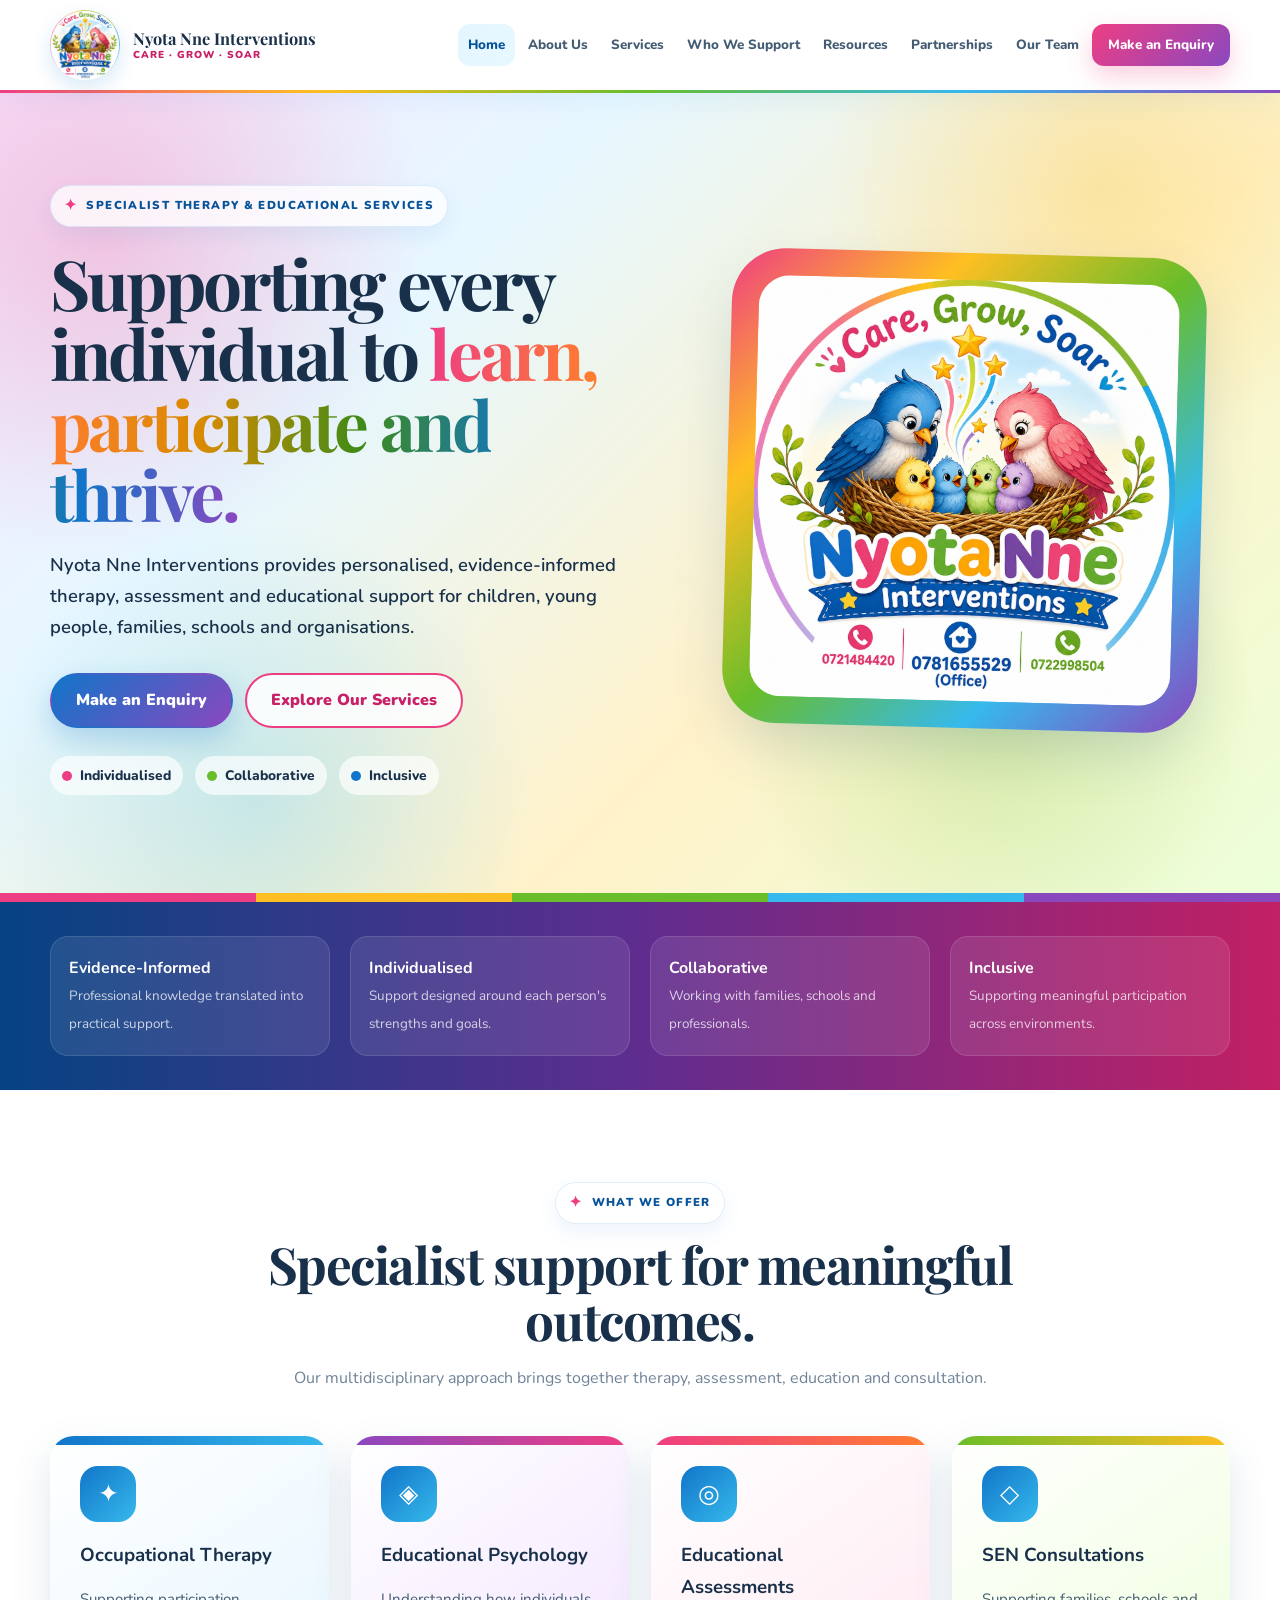
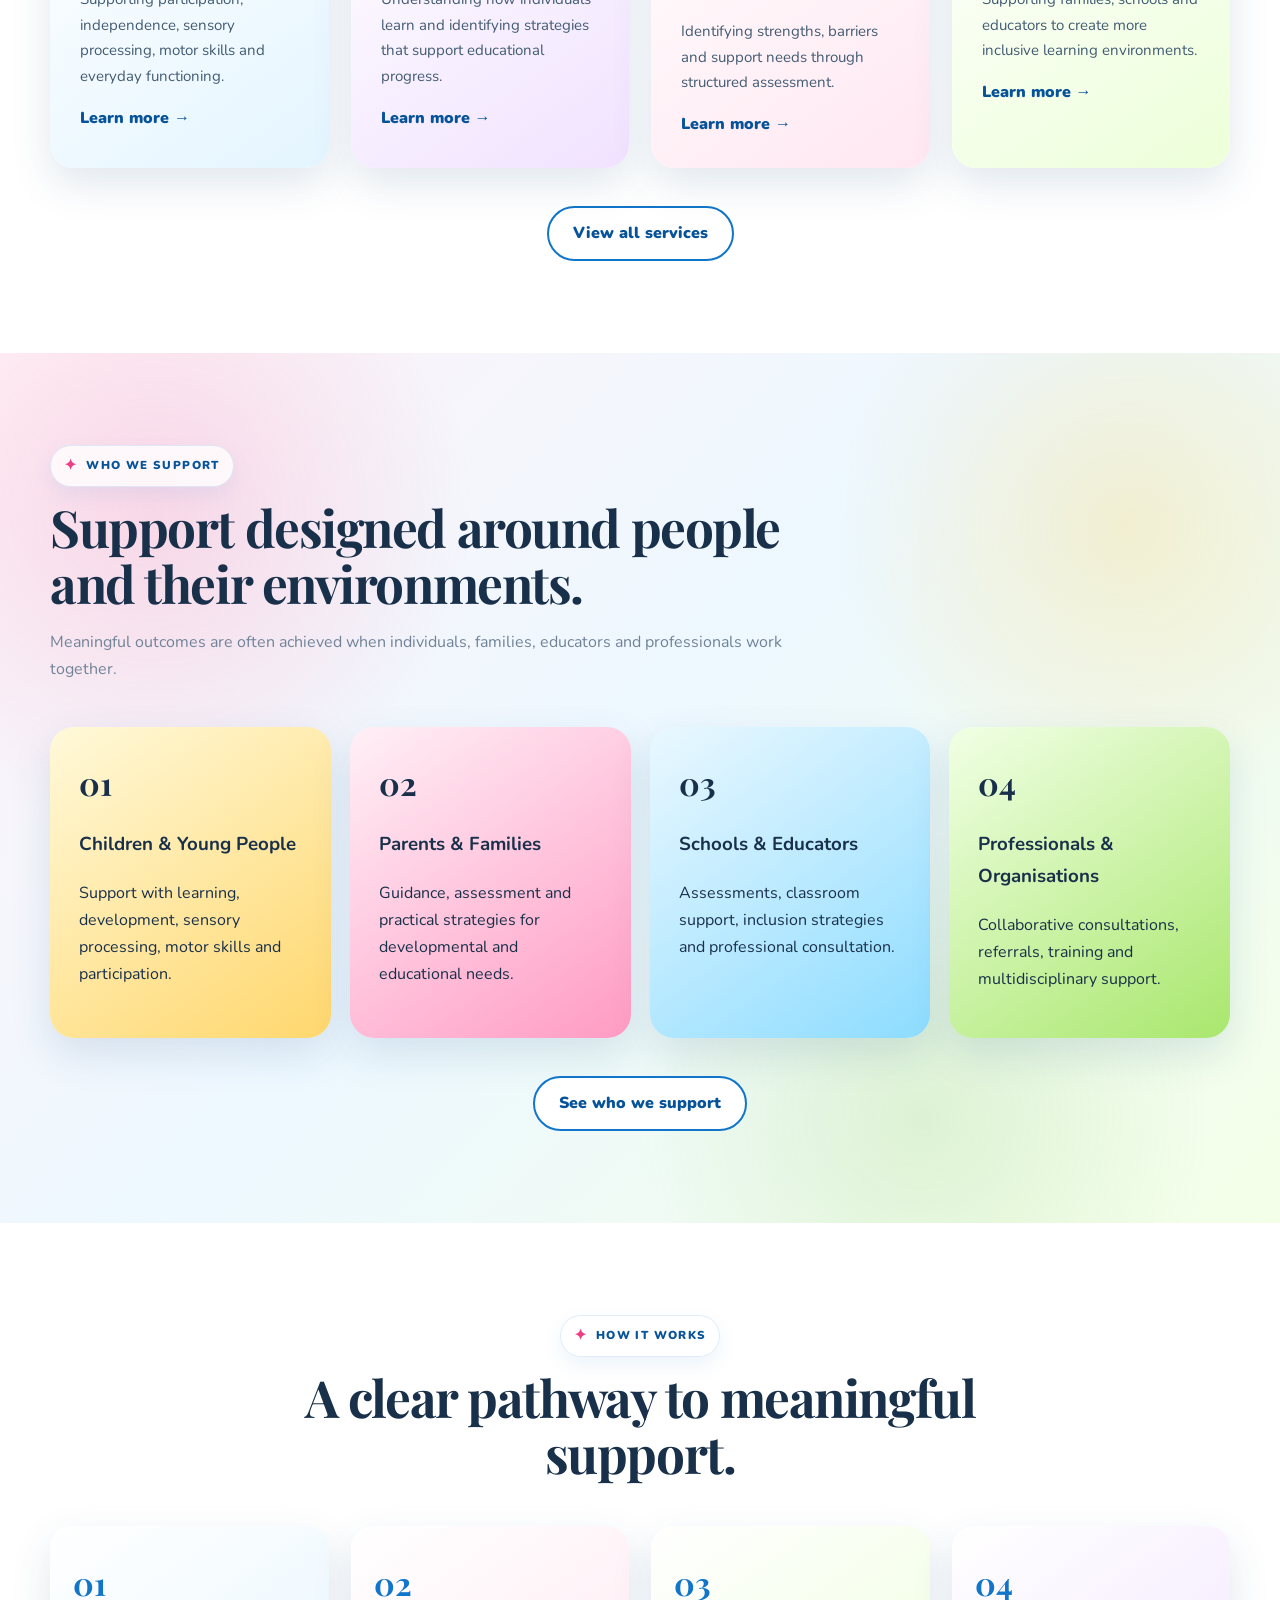
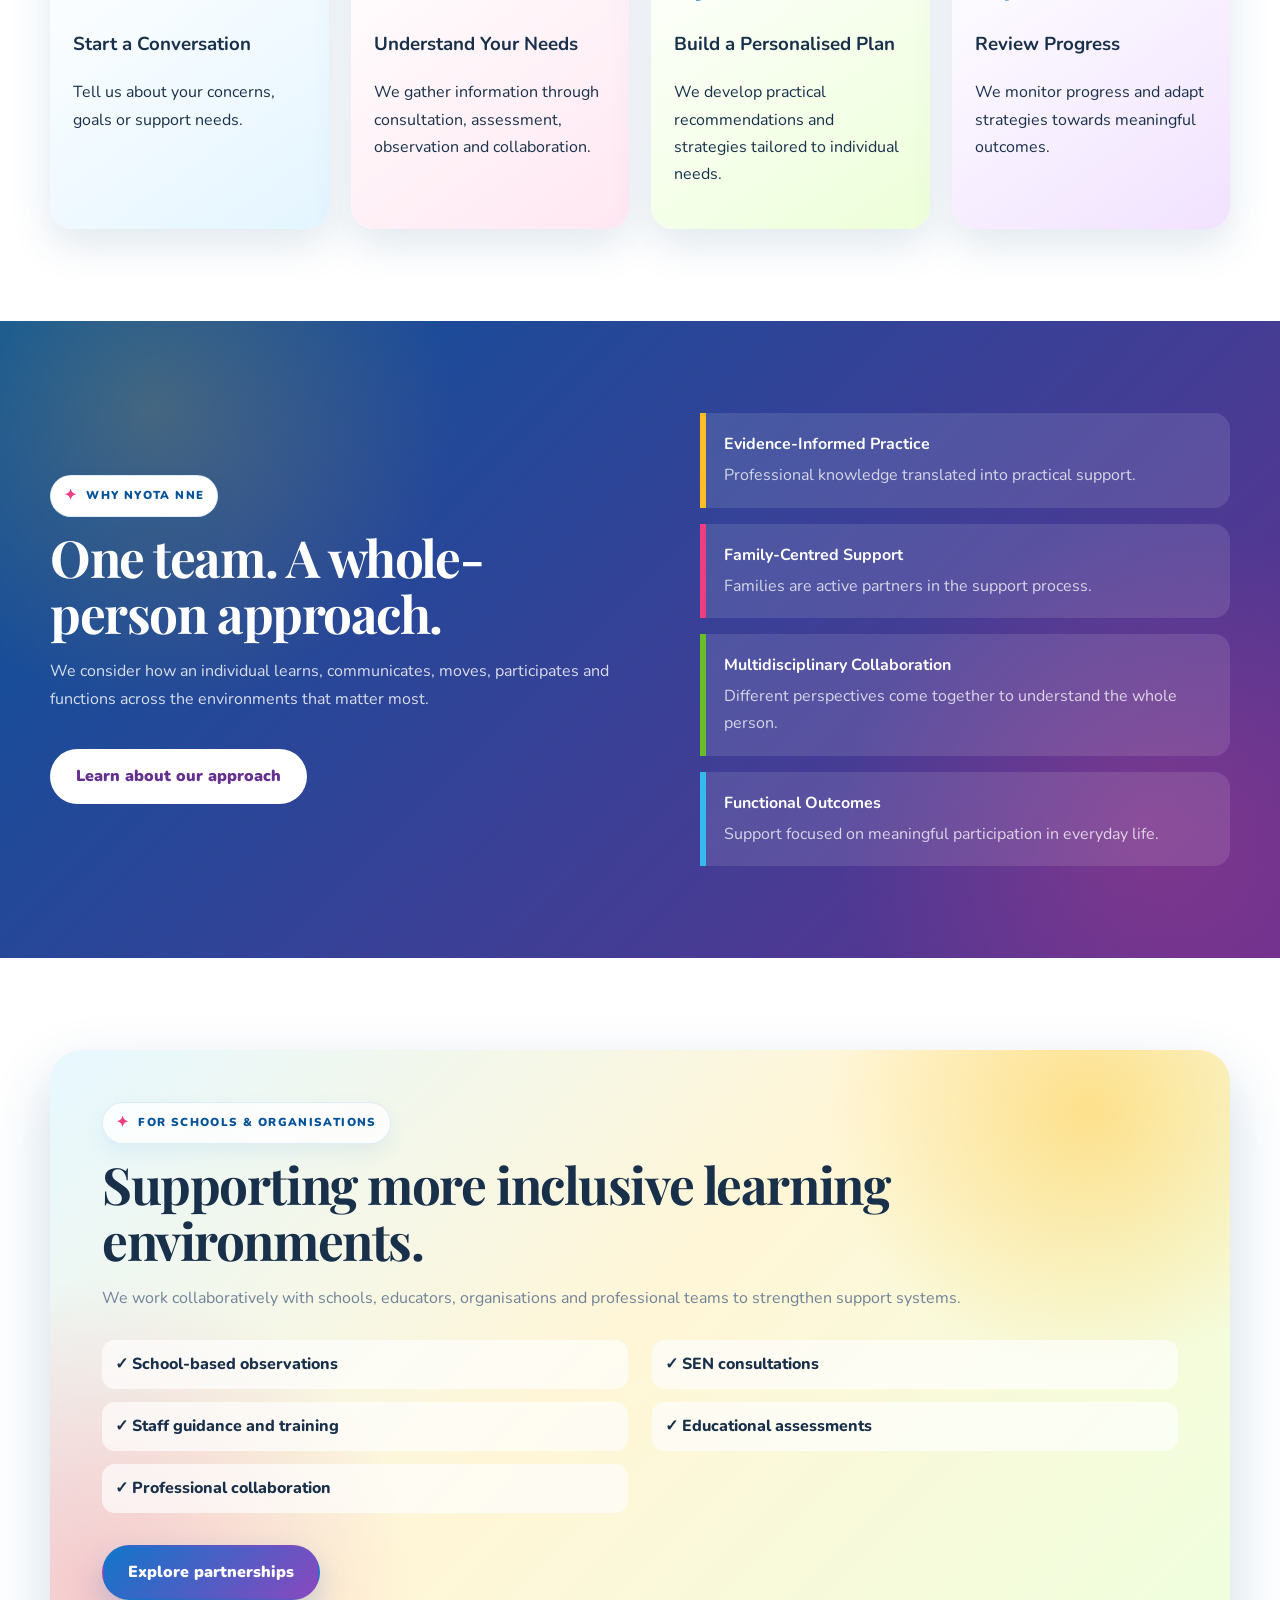
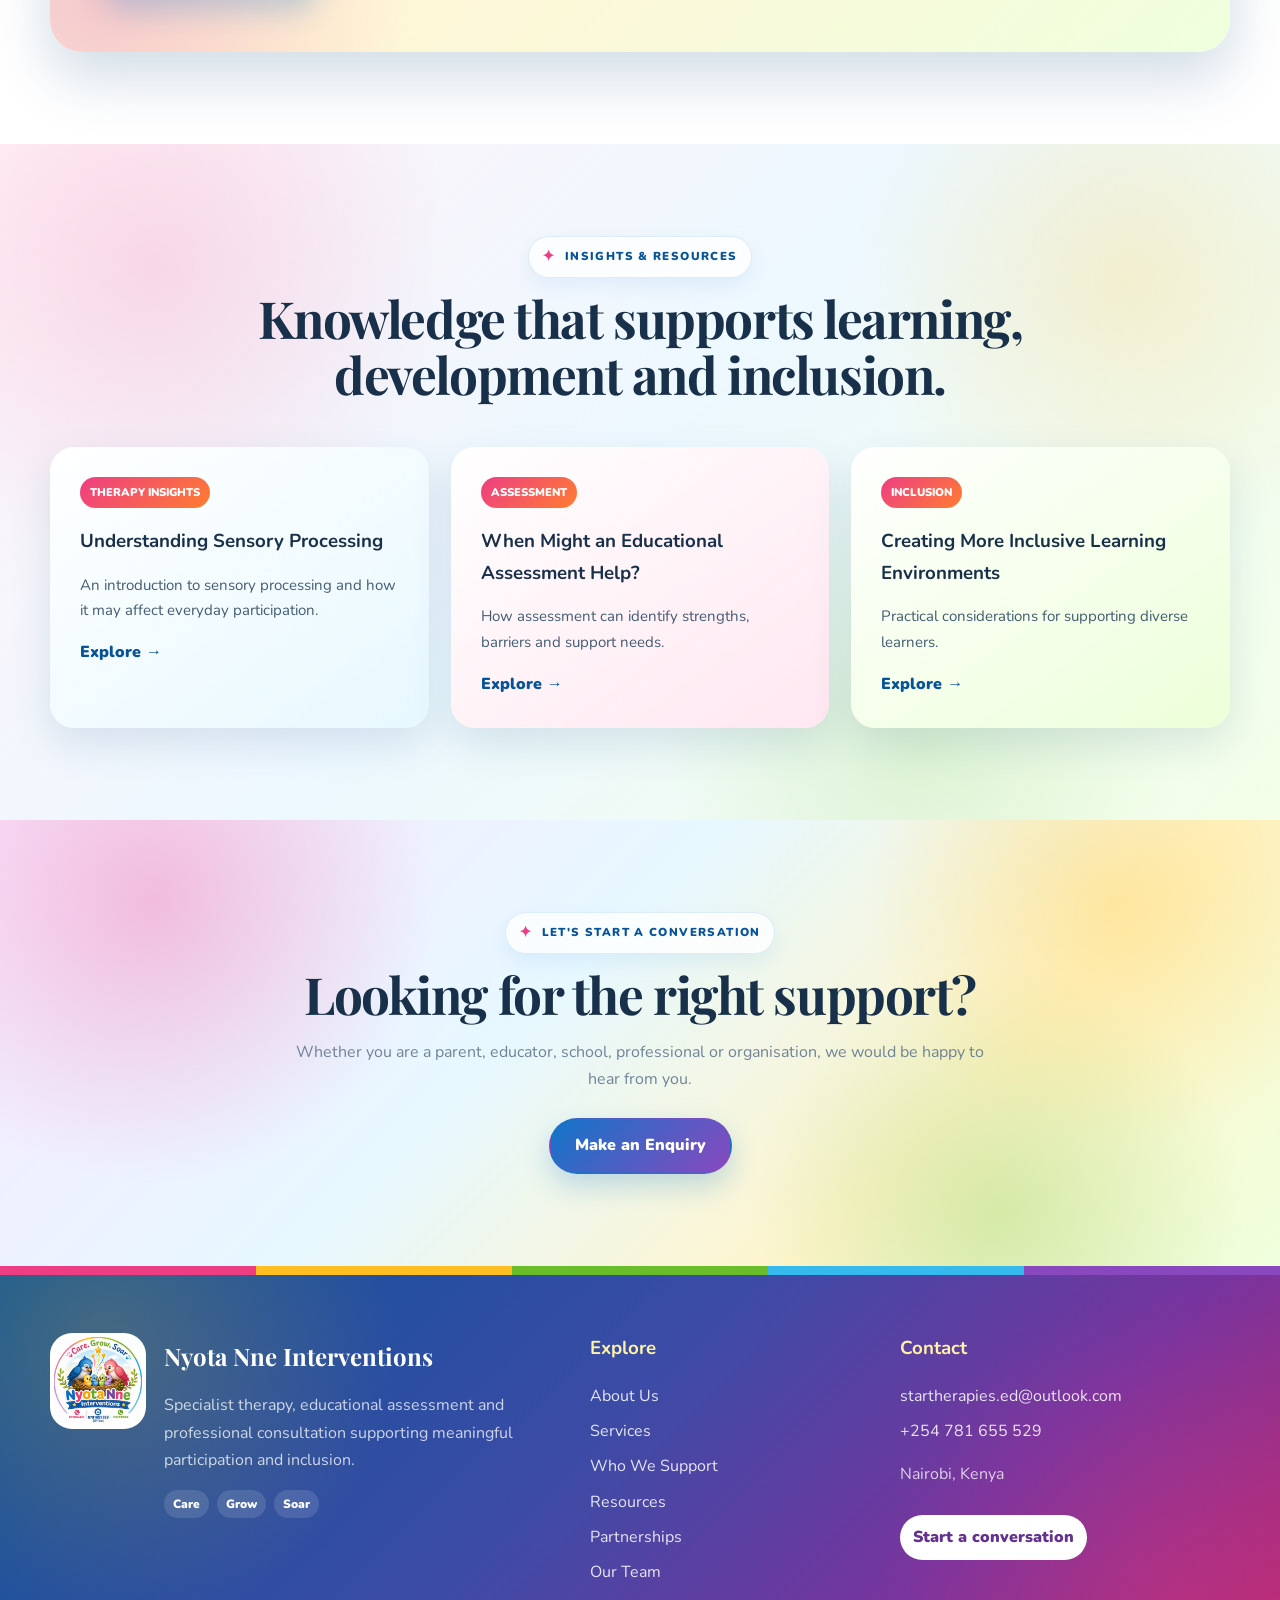
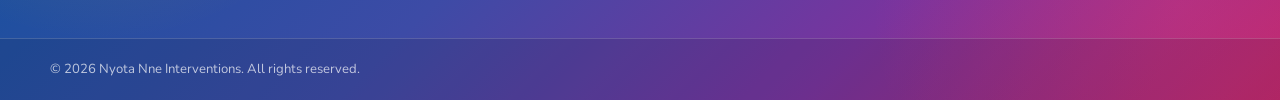
==== commit 0202e634: "Add files via upload" ====
--- a/index.html
+++ b/index.html
@@ -1,331 +1,33 @@
 <!DOCTYPE html>
-<html lang="en">
-<head>
-  <meta charset="UTF-8">
-  <meta name="viewport" content="width=device-width, initial-scale=1.0">
-  <meta name="description" content="Nyota Nne Interventions provides occupational therapy, educational assessments, interventions and SEN consultations for children, young people, adults, families, schools and organisations.">
-  <meta name="theme-color" content="#1261ad">
-  <title>Nyota Nne Interventions | Care, Grow, Soar</title>
-  <link rel="icon" href="logo-new.jpeg" type="image/jpeg">
-  <link rel="preconnect" href="https://fonts.googleapis.com">
-  <link rel="preconnect" href="https://fonts.gstatic.com" crossorigin>
-  <link href="https://fonts.googleapis.com/css2?family=Nunito:wght@400;500;600;700;800&family=Playfair+Display:wght@600;700&display=swap" rel="stylesheet">
-  <link rel="stylesheet" href="styles.css">
-</head>
-<body>
-  <a class="skip-link" href="#main-content">Skip to main content</a>
-
-  <header class="site-header">
-    <div class="container nav-container">
-      <a href="index.html" class="brand" aria-label="Nyota Nne Interventions homepage">
-        <img src="logo-new.jpeg" alt="Nyota Nne Interventions logo">
-        <span class="brand-copy">
-          <strong>Nyota Nne Interventions</strong>
-          <small>Specialist Therapy &amp; Education</small>
-        </span>
-      </a>
-
-      <button class="menu-toggle" type="button" aria-label="Open navigation menu" aria-expanded="false" aria-controls="main-navigation">
-        <span></span><span></span><span></span>
-      </button>
-
-      <nav class="nav-links" id="main-navigation" aria-label="Main navigation">
-        <a class="active" href="index.html" aria-current="page">Home</a>
-        <a href="about.html">About Us</a>
-        <a href="services.html">Services</a>
-        <a href="support.html">Who We Support</a>
-        <a href="resources.html">Resources</a>
-        <a href="partnerships.html">Partnerships</a>
-        <a href="team.html">Our Team</a>
-        <a class="nav-cta" href="contact.html">Book a Consultation</a>
-      </nav>
-    </div>
-  </header>
-
-  <main id="main-content">
-    <section class="hero">
-      <div class="container hero-grid">
-        <div class="hero-content">
-          <span class="eyebrow">Nairobi, Kenya · Specialist Therapy &amp; Educational Services</span>
-          <h1>Helping every individual <span>care, grow and soar.</span></h1>
-          <p class="hero-lead">We provide personalised Occupational Therapy, educational assessments, interventions and Special Educational Needs consultations for children, young people and adults.</p>
-          <p class="hero-note">Our multidisciplinary approach identifies strengths, addresses barriers and builds practical pathways towards greater confidence, participation and independence.</p>
-
-          <div class="actions">
-            <a class="btn btn-primary" href="contact.html">Book a Consultation</a>
-            <a class="btn btn-secondary" href="services.html">Explore Our Services</a>
-          </div>
-
-          <div class="hero-trust" aria-label="Our approach">
-            <span><i class="dot dot-pink"></i>Person-centred</span>
-            <span><i class="dot dot-green"></i>Evidence-informed</span>
-            <span><i class="dot dot-blue"></i>Collaborative</span>
-          </div>
-        </div>
-
-        <div class="hero-visual">
-          <div class="logo-frame">
-            <img src="logo-new.jpeg" alt="Nyota Nne Interventions official Care, Grow, Soar logo">
-          </div>
-        </div>
-      </div>
-    </section>
-
-    <div class="brand-bar" aria-hidden="true">
-      <span></span><span></span><span></span><span></span><span></span>
-    </div>
-
-    <section class="trust-strip" aria-label="Key service commitments">
-      <div class="container trust-grid">
-        <div><strong>Whole-Person Support</strong><span>We consider learning, movement, sensory needs and daily participation.</span></div>
-        <div><strong>Individualised Plans</strong><span>Support is shaped around each person's needs, strengths and goals.</span></div>
-        <div><strong>Family &amp; School Partnership</strong><span>We work closely with the people and environments that matter.</span></div>
-        <div><strong>Practical Outcomes</strong><span>Recommendations are designed for meaningful everyday use.</span></div>
-      </div>
-    </section>
-
-    <section class="section">
-      <div class="container">
-        <div class="section-heading centered-heading">
-          <span class="eyebrow">What We Offer</span>
-          <h2>Specialist support for meaningful outcomes.</h2>
-          <p>Our services bring together therapy, educational assessment and SEN expertise to support participation, learning and independence.</p>
-        </div>
-
-        <div class="card-grid three">
-          <article class="card accent-blue">
-            <div class="icon" aria-hidden="true">✦</div>
-            <h3>Occupational Therapy</h3>
-            <p>Assessment and intervention addressing fine motor skills, gross motor skills, sensory processing and executive functioning.</p>
-            <a href="services.html">View Occupational Therapy services <span aria-hidden="true">→</span></a>
-          </article>
-
-          <article class="card accent-pink">
-            <div class="icon" aria-hidden="true">◎</div>
-            <h3>Educational Assessments</h3>
-            <p>Structured assessments that identify learning strengths, needs and barriers, followed by clear professional recommendations.</p>
-            <a href="services.html">View assessment services <span aria-hidden="true">→</span></a>
-          </article>
-
-          <article class="card accent-green">
-            <div class="icon" aria-hidden="true">◇</div>
-            <h3>SEN Consultations</h3>
-            <p>Professional guidance for families, schools and organisations navigating Special Educational Needs and inclusive provision.</p>
-            <a href="services.html">View consultation services <span aria-hidden="true">→</span></a>
-          </article>
-        </div>
-
-        <div class="section-action">
-          <a class="btn btn-outline" href="services.html">View All Services</a>
-        </div>
-      </div>
-    </section>
-
-    <section class="section section-soft">
-      <div class="container">
-        <div class="section-heading">
-          <span class="eyebrow">Who We Support</span>
-          <h2>Support designed around people and the environments they live and learn in.</h2>
-          <p>We work collaboratively with individuals and the people around them to create realistic, coordinated support.</p>
-        </div>
-
-        <div class="audience-grid">
-          <article class="audience-card audience-yellow">
-            <span class="audience-number">01</span>
-            <h3>Children &amp; Young People</h3>
-            <p>Support for learning, development, sensory processing, motor skills, executive functioning and participation.</p>
-          </article>
-          <article class="audience-card audience-pink">
-            <span class="audience-number">02</span>
-            <h3>Parents &amp; Families</h3>
-            <p>Clear guidance, practical strategies and collaborative planning to support needs across home and daily life.</p>
-          </article>
-          <article class="audience-card audience-blue">
-            <span class="audience-number">03</span>
-            <h3>Schools &amp; Educators</h3>
-            <p>Assessments, observations, SEN consultations, access arrangements and strategies for inclusive participation.</p>
-          </article>
-          <article class="audience-card audience-green">
-            <span class="audience-number">04</span>
-            <h3>Adults &amp; Organisations</h3>
-            <p>Functional support, reasonable-adjustment guidance and professional collaboration where appropriate.</p>
-          </article>
-        </div>
-
-        <div class="section-action">
-          <a class="btn btn-outline" href="support.html">See Who We Support</a>
-        </div>
-      </div>
-    </section>
-
-    <section class="section process-section">
-      <div class="container">
-        <div class="section-heading centered-heading">
-          <span class="eyebrow">How It Works</span>
-          <h2>A clear pathway from enquiry to progress.</h2>
-        </div>
-
-        <div class="process-grid">
-          <article class="process-step">
-            <span>01</span>
-            <h3>Start a Conversation</h3>
-            <p>Share your concerns, goals and the type of support you are seeking.</p>
-          </article>
-          <article class="process-step">
-            <span>02</span>
-            <h3>Understand the Need</h3>
-            <p>We gather relevant information through consultation, observation or assessment.</p>
-          </article>
-          <article class="process-step">
-            <span>03</span>
-            <h3>Plan the Support</h3>
-            <p>We agree practical recommendations, goals and the most suitable intervention pathway.</p>
-          </article>
-          <article class="process-step">
-            <span>04</span>
-            <h3>Review Progress</h3>
-            <p>We monitor outcomes, communicate clearly and adapt the plan when necessary.</p>
-          </article>
-        </div>
-      </div>
-    </section>
-
-    <section class="section section-dark">
-      <div class="container split">
-        <div>
-          <span class="eyebrow eyebrow-light">Why Nyota Nne</span>
-          <h2>One team. Multiple specialisms. A whole-person approach.</h2>
-          <p>We do not view learning, movement, regulation or participation in isolation. Our specialists collaborate to understand how different needs interact in everyday environments.</p>
-          <a class="btn btn-light" href="about.html">Learn About Our Approach</a>
-        </div>
-
-        <div class="value-list">
-          <div><strong>Evidence-Informed Practice</strong><span>Assessments and interventions are guided by professional frameworks and current practice.</span></div>
-          <div><strong>Collaborative Planning</strong><span>Families, educators and relevant professionals are included in the support process.</span></div>
-          <div><strong>Clear Communication</strong><span>Recommendations and reports are practical, understandable and focused on next steps.</span></div>
-          <div><strong>Functional Outcomes</strong><span>Progress is connected to participation, independence and confidence in daily life.</span></div>
-        </div>
-      </div>
-    </section>
-
-    <section class="section">
-      <div class="container partnership-banner">
-        <div>
-          <span class="eyebrow">For Schools &amp; Organisations</span>
-          <h2>Strengthen inclusive practice with specialist support.</h2>
-          <p>Nyota Nne works with schools, educators and organisations through consultation, assessment, observation and coordinated planning.</p>
-        </div>
-
-        <div class="check-list">
-          <span>✓ School-based observations</span>
-          <span>✓ SEN consultations and guidance</span>
-          <span>✓ Educational assessments</span>
-          <span>✓ Access arrangements and adjustments</span>
-          <span>✓ Parent and educator consultations</span>
-          <span>✓ Progress reviews and professional reports</span>
-        </div>
-
-        <a class="btn btn-primary" href="partnerships.html">Explore Partnership Opportunities</a>
-      </div>
-    </section>
-
-    <section class="section section-soft">
-      <div class="container">
-        <div class="section-heading centered-heading">
-          <span class="eyebrow">Insights &amp; Resources</span>
-          <h2>Practical knowledge for families, educators and professionals.</h2>
-          <p>Our resources section will share accessible information about therapy, assessment, learning and inclusive support.</p>
-        </div>
-
-        <div class="card-grid three">
-          <article class="resource-card">
-            <span>Therapy Insights</span>
-            <h3>Understanding Sensory Processing</h3>
-            <p>An introduction to sensory processing and how it can influence regulation and everyday participation.</p>
-            <a href="resources.html">Explore resources <span aria-hidden="true">→</span></a>
-          </article>
-          <article class="resource-card">
-            <span>Educational Assessment</span>
-            <h3>When Might an Assessment Help?</h3>
-            <p>Understanding how assessment can identify learning strengths, barriers and appropriate support.</p>
-            <a href="resources.html">Explore resources <span aria-hidden="true">→</span></a>
-          </article>
-          <article class="resource-card">
-            <span>Inclusive Education</span>
-            <h3>Creating Supportive Learning Environments</h3>
-            <p>Practical considerations for reducing barriers and supporting diverse learners in education.</p>
-            <a href="resources.html">Explore resources <span aria-hidden="true">→</span></a>
-          </article>
-        </div>
-      </div>
-    </section>
-
-    <section class="cta">
-      <div class="container centered">
-        <span class="eyebrow">Take the First Step</span>
-        <h2>Not sure which service is right for you?</h2>
-        <p>Tell us what you are experiencing. Our team will listen and help you identify an appropriate next step.</p>
-        <div class="actions actions-center">
-          <a class="btn btn-primary" href="contact.html">Make an Enquiry</a>
-          <a class="btn btn-secondary" href="tel:+254781655529">Call the Office</a>
-        </div>
-      </div>
-    </section>
-  </main>
-
-  <footer class="site-footer">
-    <div class="container footer-grid">
-      <div class="footer-about">
-        <img src="logo-new.jpeg" alt="Nyota Nne Interventions">
-        <div>
-          <h2>Nyota Nne Interventions</h2>
-          <p>Specialist therapy, assessment and educational services supporting individuals to care, grow and soar.</p>
-        </div>
-      </div>
-
-      <div>
-        <h3>Explore</h3>
-        <a href="about.html">About Us</a>
-        <a href="services.html">Services</a>
-        <a href="support.html">Who We Support</a>
-        <a href="resources.html">Resources</a>
-        <a href="partnerships.html">Partnerships</a>
-      </div>
-
-      <div>
-        <h3>Contact</h3>
-        <a href="mailto:startherapies.ed@outlook.com">startherapies.ed@outlook.com</a>
-        <a href="tel:+254781655529">+254 781 655 529 (Office)</a>
-        <a href="tel:+254721484420">+254 721 484 420</a>
-        <a href="tel:+254722998504">+254 722 998 504</a>
-        <p>Nairobi, Kenya</p>
-      </div>
-    </div>
-
-    <div class="footer-bottom">
-      <div class="container">
-        <p>© 2026 Nyota Nne Interventions. All rights reserved.</p>
-      </div>
-    </div>
-  </footer>
-
-  <script>
-    const menuButton = document.querySelector('.menu-toggle');
-    const navigation = document.querySelector('.nav-links');
-
-    menuButton.addEventListener('click', () => {
-      const isOpen = navigation.classList.toggle('open');
-      menuButton.classList.toggle('open', isOpen);
-      menuButton.setAttribute('aria-expanded', String(isOpen));
-    });
-
-    navigation.querySelectorAll('a').forEach(link => {
-      link.addEventListener('click', () => {
-        navigation.classList.remove('open');
-        menuButton.classList.remove('open');
-        menuButton.setAttribute('aria-expanded', 'false');
-      });
-    });
-  </script>
-</body>
-</html>
+<html lang="en"><head><meta charset="UTF-8"><meta name="viewport" content="width=device-width, initial-scale=1.0"><meta name="description" content="Specialist therapy, educational assessment and consultation services for individuals, families, schools and organisations."><meta name="theme-color" content="#1175c9"><title>Home | Nyota Nne Interventions</title><link rel="icon" href="logo-new.jpeg" type="image/jpeg"><link rel="preconnect" href="https://fonts.googleapis.com"><link rel="preconnect" href="https://fonts.gstatic.com" crossorigin><link href="https://fonts.googleapis.com/css2?family=Nunito:wght@400;500;600;700;800;900&family=Playfair+Display:wght@600;700&display=swap" rel="stylesheet"><link rel="stylesheet" href="styles.css"></head><body><a class="skip-link" href="#main-content">Skip to main content</a>
+<header class="site-header">
+  <div class="container nav-container">
+    <a href="index.html" class="brand" aria-label="Nyota Nne Interventions homepage">
+      <img src="logo-new.jpeg" alt="Nyota Nne Interventions logo">
+      <span class="brand-copy"><strong>Nyota Nne Interventions</strong><small>Care · Grow · Soar</small></span>
+    </a>
+    <button class="menu-toggle" type="button" aria-label="Open navigation menu" aria-expanded="false" aria-controls="main-navigation"><span></span><span></span><span></span></button>
+    <nav class="nav-links" id="main-navigation" aria-label="Main navigation"><a class="active" href="index.html" aria-current="page">Home</a><a class="" href="about.html">About Us</a><a class="" href="services.html">Services</a><a class="" href="support.html">Who We Support</a><a class="" href="resources.html">Resources</a><a class="" href="partnerships.html">Partnerships</a><a class="" href="team.html">Our Team</a><a class="nav-cta " href="contact.html">Make an Enquiry</a></nav>
+  </div>
+</header><main id="main-content">
+<section class="hero"><div class="container hero-grid"><div class="hero-content"><span class="eyebrow">Specialist Therapy &amp; Educational Services</span><h1>Supporting every individual to <span>learn, participate and thrive.</span></h1><p class="hero-lead">Nyota Nne Interventions provides personalised, evidence-informed therapy, assessment and educational support for children, young people, families, schools and organisations.</p><div class="actions"><a class="btn btn-primary" href="contact.html">Make an Enquiry</a><a class="btn btn-secondary" href="services.html">Explore Our Services</a></div><div class="hero-trust"><span><i class="dot pink"></i>Individualised</span><span><i class="dot green"></i>Collaborative</span><span><i class="dot blue"></i>Inclusive</span></div></div><div class="hero-visual"><div class="logo-frame"><img src="logo-new.jpeg" alt="Nyota Nne Interventions official logo"></div></div></div></section>
+<div class="brand-bar"><span></span><span></span><span></span><span></span><span></span></div>
+<section class="trust-strip"><div class="container trust-grid"><div><strong>Evidence-Informed</strong><span>Professional knowledge translated into practical support.</span></div><div><strong>Individualised</strong><span>Support designed around each person's strengths and goals.</span></div><div><strong>Collaborative</strong><span>Working with families, schools and professionals.</span></div><div><strong>Inclusive</strong><span>Supporting meaningful participation across environments.</span></div></div></section>
+<section class="section"><div class="container"><div class="section-heading centered-heading"><span class="eyebrow">What We Offer</span><h2>Specialist support for meaningful outcomes.</h2><p>Our multidisciplinary approach brings together therapy, assessment, education and consultation.</p></div><div class="card-grid four"><article class="card blue-card"><div class="icon">✦</div><h3>Occupational Therapy</h3><p>Supporting participation, independence, sensory processing, motor skills and everyday functioning.</p><a href="services.html#occupational-therapy">Learn more →</a></article><article class="card purple-card"><div class="icon">◈</div><h3>Educational Psychology</h3><p>Understanding how individuals learn and identifying strategies that support educational progress.</p><a href="services.html#educational-psychology">Learn more →</a></article><article class="card pink-card"><div class="icon">◎</div><h3>Educational Assessments</h3><p>Identifying strengths, barriers and support needs through structured assessment.</p><a href="services.html#educational-assessments">Learn more →</a></article><article class="card green-card"><div class="icon">◇</div><h3>SEN Consultations</h3><p>Supporting families, schools and educators to create more inclusive learning environments.</p><a href="services.html#sen-consultations">Learn more →</a></article></div><div class="section-action"><a class="btn btn-outline" href="services.html">View all services</a></div></div></section>
+<section class="section rainbow-soft"><div class="container"><div class="section-heading"><span class="eyebrow">Who We Support</span><h2>Support designed around people and their environments.</h2><p>Meaningful outcomes are often achieved when individuals, families, educators and professionals work together.</p></div><div class="audience-grid"><article class="audience-card yellow"><span>01</span><h3>Children &amp; Young People</h3><p>Support with learning, development, sensory processing, motor skills and participation.</p></article><article class="audience-card pink"><span>02</span><h3>Parents &amp; Families</h3><p>Guidance, assessment and practical strategies for developmental and educational needs.</p></article><article class="audience-card blue"><span>03</span><h3>Schools &amp; Educators</h3><p>Assessments, classroom support, inclusion strategies and professional consultation.</p></article><article class="audience-card green"><span>04</span><h3>Professionals &amp; Organisations</h3><p>Collaborative consultations, referrals, training and multidisciplinary support.</p></article></div><div class="section-action"><a class="btn btn-outline" href="support.html">See who we support</a></div></div></section>
+<section class="section"><div class="container"><div class="section-heading centered-heading"><span class="eyebrow">How It Works</span><h2>A clear pathway to meaningful support.</h2></div><div class="process-grid"><div class="process-step"><span>01</span><h3>Start a Conversation</h3><p>Tell us about your concerns, goals or support needs.</p></div><div class="process-step"><span>02</span><h3>Understand Your Needs</h3><p>We gather information through consultation, assessment, observation and collaboration.</p></div><div class="process-step"><span>03</span><h3>Build a Personalised Plan</h3><p>We develop practical recommendations and strategies tailored to individual needs.</p></div><div class="process-step"><span>04</span><h3>Review Progress</h3><p>We monitor progress and adapt strategies towards meaningful outcomes.</p></div></div></div></section>
+<section class="section section-dark"><div class="container split"><div><span class="eyebrow light">Why Nyota Nne</span><h2>One team. A whole-person approach.</h2><p>We consider how an individual learns, communicates, moves, participates and functions across the environments that matter most.</p><a class="btn btn-light" href="about.html">Learn about our approach</a></div><div class="value-list"><div><strong>Evidence-Informed Practice</strong><span>Professional knowledge translated into practical support.</span></div><div><strong>Family-Centred Support</strong><span>Families are active partners in the support process.</span></div><div><strong>Multidisciplinary Collaboration</strong><span>Different perspectives come together to understand the whole person.</span></div><div><strong>Functional Outcomes</strong><span>Support focused on meaningful participation in everyday life.</span></div></div></div></section>
+<section class="section"><div class="container partnership-banner"><div><span class="eyebrow">For Schools &amp; Organisations</span><h2>Supporting more inclusive learning environments.</h2><p>We work collaboratively with schools, educators, organisations and professional teams to strengthen support systems.</p></div><div class="check-list"><span>✓ School-based observations</span><span>✓ SEN consultations</span><span>✓ Staff guidance and training</span><span>✓ Educational assessments</span><span>✓ Professional collaboration</span></div><a class="btn btn-primary" href="partnerships.html">Explore partnerships</a></div></section>
+<section class="section rainbow-soft"><div class="container"><div class="section-heading centered-heading"><span class="eyebrow">Insights &amp; Resources</span><h2>Knowledge that supports learning, development and inclusion.</h2></div><div class="card-grid three"><article class="resource-card"><span>Therapy Insights</span><h3>Understanding Sensory Processing</h3><p>An introduction to sensory processing and how it may affect everyday participation.</p><a href="resources.html">Explore →</a></article><article class="resource-card"><span>Assessment</span><h3>When Might an Educational Assessment Help?</h3><p>How assessment can identify strengths, barriers and support needs.</p><a href="resources.html">Explore →</a></article><article class="resource-card"><span>Inclusion</span><h3>Creating More Inclusive Learning Environments</h3><p>Practical considerations for supporting diverse learners.</p><a href="resources.html">Explore →</a></article></div></div></section>
+<section class="cta"><div class="container centered"><span class="eyebrow">Let's Start a Conversation</span><h2>Looking for the right support?</h2><p>Whether you are a parent, educator, school, professional or organisation, we would be happy to hear from you.</p><a class="btn btn-primary" href="contact.html">Make an Enquiry</a></div></section></main><footer class="site-footer">
+  <div class="footer-ribbon" aria-hidden="true"><span></span><span></span><span></span><span></span><span></span></div>
+  <div class="container footer-grid">
+    <div class="footer-about"><img src="logo-new.jpeg" alt="Nyota Nne Interventions"><div><h2>Nyota Nne Interventions</h2><p>Specialist therapy, educational assessment and professional consultation supporting meaningful participation and inclusion.</p><div class="footer-motto"><span>Care</span><span>Grow</span><span>Soar</span></div></div></div>
+    <div><h3>Explore</h3><a href="about.html">About Us</a><a href="services.html">Services</a><a href="support.html">Who We Support</a><a href="resources.html">Resources</a><a href="partnerships.html">Partnerships</a><a href="team.html">Our Team</a></div>
+    <div><h3>Contact</h3><a href="mailto:startherapies.ed@outlook.com">startherapies.ed@outlook.com</a><a href="tel:+254781655529">+254 781 655 529</a><p>Nairobi, Kenya</p><a class="footer-button" href="contact.html">Start a conversation</a></div>
+  </div>
+  <div class="footer-bottom"><div class="container"><p>© 2026 Nyota Nne Interventions. All rights reserved.</p></div></div>
+</footer><script>
+const menuButton=document.querySelector('.menu-toggle');const navigation=document.querySelector('.nav-links');
+if(menuButton&&navigation){menuButton.addEventListener('click',()=>{const open=navigation.classList.toggle('open');menuButton.classList.toggle('open',open);menuButton.setAttribute('aria-expanded',String(open));});navigation.querySelectorAll('a').forEach(link=>link.addEventListener('click',()=>{navigation.classList.remove('open');menuButton.classList.remove('open');menuButton.setAttribute('aria-expanded','false');}));}
+</script></body></html>
--- a/styles.css
+++ b/styles.css
@@ -1,364 +1,14 @@
-/* Nyota Nne official logo-inspired palette */
-:root {
-  --blue: #1261ad;
-  --blue-dark: #084986;
-  --blue-soft: #eaf5ff;
-  --pink: #e83278;
-  --pink-soft: #fff0f6;
-  --green: #60ad22;
-  --green-dark: #397c12;
-  --green-soft: #f1fae9;
-  --yellow: #f7ad13;
-  --yellow-soft: #fff8df;
-  --purple: #7440a4;
-  --purple-soft: #f5effc;
-  --sky: #2aa9df;
-  --ink: #16263a;
-  --body: #42556a;
-  --muted: #6f7f90;
-  --white: #ffffff;
-  --off-white: #fbfdff;
-  --border: #dbe7f1;
-  --shadow: 0 14px 40px rgba(18, 97, 173, 0.10);
-  --shadow-hover: 0 20px 50px rgba(18, 97, 173, 0.16);
-  --radius: 20px;
-}
 
-* { box-sizing: border-box; }
-html { scroll-behavior: smooth; }
-body {
-  margin: 0;
-  font-family: "Nunito", Arial, sans-serif;
-  color: var(--ink);
-  background: var(--white);
-  line-height: 1.7;
-}
-img { max-width: 100%; display: block; }
-a { color: inherit; text-decoration: none; }
-button, input, select, textarea { font: inherit; }
-.container { width: min(1180px, calc(100% - 40px)); margin-inline: auto; }
-
-.skip-link {
-  position: fixed;
-  top: -70px;
-  left: 20px;
-  z-index: 1000;
-  padding: 10px 16px;
-  color: white;
-  background: var(--blue-dark);
-  border-radius: 8px;
-}
-.skip-link:focus { top: 14px; }
-
-/* Header and navigation */
-.site-header {
-  position: sticky;
-  top: 0;
-  z-index: 100;
-  background: rgba(255,255,255,.96);
-  backdrop-filter: blur(14px);
-  border-bottom: 1px solid var(--border);
-}
-.nav-container {
-  min-height: 88px;
-  display: flex;
-  align-items: center;
-  justify-content: space-between;
-  gap: 24px;
-}
-.brand { display: flex; align-items: center; gap: 12px; min-width: max-content; }
-.brand img { width: 68px; height: 68px; object-fit: contain; border-radius: 50%; }
-.brand-copy { display: grid; line-height: 1.25; }
-.brand-copy strong { font-family: "Playfair Display", Georgia, serif; font-size: 1rem; }
-.brand-copy small { color: var(--muted); text-transform: uppercase; letter-spacing: .08em; font-size: .62rem; }
-.nav-links { display: flex; align-items: center; gap: 4px; }
-.nav-links a {
-  padding: 10px 11px;
-  border-radius: 10px;
-  color: var(--body);
-  font-size: .88rem;
-  font-weight: 700;
-}
-.nav-links a:hover, .nav-links a.active { color: var(--blue); background: var(--blue-soft); }
-.nav-links .nav-cta { color: white; background: var(--blue); padding-inline: 16px; }
-.nav-links .nav-cta:hover { color: white; background: var(--blue-dark); }
-.menu-toggle { display: none; width: 44px; height: 44px; border: 0; background: transparent; cursor: pointer; }
-.menu-toggle span { display: block; width: 25px; height: 2px; margin: 5px auto; background: var(--ink); transition: .25s; }
-.menu-toggle.open span:nth-child(1) { transform: translateY(7px) rotate(45deg); }
-.menu-toggle.open span:nth-child(2) { opacity: 0; }
-.menu-toggle.open span:nth-child(3) { transform: translateY(-7px) rotate(-45deg); }
-
-/* Hero */
-.hero {
-  position: relative;
-  overflow: hidden;
-  padding: 82px 0 88px;
-  background:
-    radial-gradient(circle at 8% 12%, rgba(232,50,120,.12), transparent 24%),
-    radial-gradient(circle at 88% 18%, rgba(96,173,34,.14), transparent 25%),
-    linear-gradient(135deg, #f6fbff 0%, #fff8fb 50%, #f7fff1 100%);
-}
-.hero::after {
-  content: "";
-  position: absolute;
-  width: 380px;
-  height: 380px;
-  right: -180px;
-  bottom: -220px;
-  border-radius: 50%;
-  border: 42px solid rgba(42,169,223,.08);
-}
-.hero-grid, .split { display: grid; grid-template-columns: 1.05fr .95fr; align-items: center; gap: 64px; }
-.eyebrow {
-  display: inline-block;
-  color: var(--blue);
-  font-weight: 800;
-  font-size: .72rem;
-  letter-spacing: .13em;
-  text-transform: uppercase;
-}
-.hero h1 {
-  max-width: 720px;
-  margin: 17px 0 20px;
-  font-family: "Playfair Display", Georgia, serif;
-  font-size: clamp(2.7rem, 5.3vw, 5rem);
-  line-height: 1.04;
-  letter-spacing: -.035em;
-}
-.hero h1 span { color: var(--blue); }
-.hero-lead { max-width: 700px; margin: 0 0 12px; color: var(--body); font-size: 1.14rem; }
-.hero-note { max-width: 680px; margin: 0; color: var(--muted); font-size: .98rem; }
-.hero-visual { display: flex; justify-content: center; }
-.logo-frame {
-  position: relative;
-  width: min(455px, 92%);
-  padding: 18px;
-  background: white;
-  border-radius: 42px;
-  box-shadow: 0 24px 60px rgba(18,97,173,.16);
-  transform: rotate(1.2deg);
-}
-.logo-frame::before {
-  content: "";
-  position: absolute;
-  inset: -8px;
-  z-index: -1;
-  border-radius: 48px;
-  background: linear-gradient(135deg, var(--pink), var(--yellow), var(--green), var(--sky), var(--purple));
-}
-.logo-frame img { border-radius: 30px; }
-.actions { display: flex; flex-wrap: wrap; gap: 12px; margin-top: 30px; }
-.actions-center { justify-content: center; }
-.btn {
-  display: inline-flex;
-  align-items: center;
-  justify-content: center;
-  min-height: 48px;
-  padding: 12px 23px;
-  border: 2px solid transparent;
-  border-radius: 999px;
-  font-weight: 800;
-  transition: transform .2s, background .2s, box-shadow .2s;
-}
-.btn:hover { transform: translateY(-2px); box-shadow: var(--shadow); }
-.btn-primary { color: white; background: var(--blue); }
-.btn-primary:hover { background: var(--blue-dark); }
-.btn-secondary { color: var(--pink); background: white; border-color: var(--pink); }
-.btn-secondary:hover { color: white; background: var(--pink); }
-.btn-outline { color: var(--blue); background: white; border-color: var(--blue); }
-.btn-outline:hover { color: white; background: var(--blue); }
-.btn-light { margin-top: 20px; color: var(--blue-dark); background: white; }
-.hero-trust { display: flex; flex-wrap: wrap; gap: 18px; margin-top: 27px; color: var(--body); font-size: .86rem; font-weight: 700; }
-.hero-trust span { display: inline-flex; align-items: center; gap: 7px; }
-.dot { width: 9px; height: 9px; border-radius: 50%; }
-.dot-pink { background: var(--pink); }.dot-green { background: var(--green); }.dot-blue { background: var(--blue); }
-
-.brand-bar { display: flex; height: 6px; }
-.brand-bar span { flex: 1; }
-.brand-bar span:nth-child(1) { background: var(--pink); }
-.brand-bar span:nth-child(2) { background: var(--yellow); }
-.brand-bar span:nth-child(3) { background: var(--green); }
-.brand-bar span:nth-child(4) { background: var(--blue); }
-.brand-bar span:nth-child(5) { background: var(--purple); }
-
-/* Shared sections */
-.trust-strip { padding: 30px 0; color: white; background: var(--blue-dark); }
-.trust-grid { display: grid; grid-template-columns: repeat(4,1fr); gap: 26px; }
-.trust-grid div { display: grid; gap: 4px; }
-.trust-grid strong { font-size: .95rem; }
-.trust-grid span { color: rgba(255,255,255,.72); font-size: .84rem; line-height: 1.55; }
-.section { padding: 88px 0; }
-.section-soft {
-  background:
-    linear-gradient(130deg, rgba(234,245,255,.85), rgba(255,240,246,.72), rgba(241,250,233,.82));
-}
-.section-dark { color: white; background: linear-gradient(135deg, var(--blue-dark), #183568 62%, var(--purple)); }
-.section-heading { max-width: 780px; margin-bottom: 42px; }
-.centered-heading { margin-inline: auto; text-align: center; }
-.section-heading h2, .split h2, .partnership-banner h2, .cta h2 {
-  margin: 10px 0 16px;
-  font-family: "Playfair Display", Georgia, serif;
-  font-size: clamp(2rem, 4vw, 3.5rem);
-  line-height: 1.12;
-  letter-spacing: -.025em;
-}
-.section-heading p, .split p, .partnership-banner p, .cta p { margin-top: 0; color: var(--muted); }
-.section-dark p { color: rgba(255,255,255,.78); }
-.eyebrow-light { color: #9ddcff; }
-.section-action { margin-top: 34px; text-align: center; }
-
-/* Cards */
-.card-grid { display: grid; grid-template-columns: repeat(4,1fr); gap: 22px; }
-.card-grid.three { grid-template-columns: repeat(3,1fr); }
-.card, .resource-card {
-  position: relative;
-  overflow: hidden;
-  padding: 30px;
-  border: 1px solid var(--border);
-  border-radius: var(--radius);
-  background: white;
-  box-shadow: var(--shadow);
-  transition: transform .25s, box-shadow .25s;
-}
-.card:hover, .resource-card:hover { transform: translateY(-5px); box-shadow: var(--shadow-hover); }
-.card::before { content: ""; position: absolute; inset: 0 0 auto; height: 5px; background: var(--blue); }
-.accent-pink::before { background: var(--pink); }
-.accent-green::before { background: var(--green); }
-.card h3, .resource-card h3 { margin: 17px 0 9px; font-size: 1.18rem; }
-.card p, .resource-card p { color: var(--muted); font-size: .93rem; }
-.card a, .resource-card a { color: var(--blue); font-weight: 800; font-size: .9rem; }
-.icon {
-  width: 50px;
-  height: 50px;
-  display: grid;
-  place-items: center;
-  border-radius: 15px;
-  color: var(--blue);
-  background: var(--blue-soft);
-  font-size: 1.45rem;
-}
-.accent-pink .icon { color: var(--pink); background: var(--pink-soft); }
-.accent-green .icon { color: var(--green-dark); background: var(--green-soft); }
-
-/* Audience and process */
-.audience-grid { display: grid; grid-template-columns: repeat(4,1fr); gap: 18px; }
-.audience-card { min-height: 255px; padding: 28px; border-radius: var(--radius); border: 1px solid rgba(0,0,0,.06); }
-.audience-card h3 { margin: 25px 0 8px; }
-.audience-card p { margin-bottom: 0; color: var(--body); font-size: .92rem; }
-.audience-number { font-family: "Playfair Display", serif; font-size: 2rem; font-weight: 700; }
-.audience-yellow { background: var(--yellow-soft); }.audience-yellow .audience-number { color: #bd7300; }
-.audience-pink { background: var(--pink-soft); }.audience-pink .audience-number { color: var(--pink); }
-.audience-blue { background: var(--blue-soft); }.audience-blue .audience-number { color: var(--blue); }
-.audience-green { background: var(--green-soft); }.audience-green .audience-number { color: var(--green-dark); }
-.process-section { background: var(--off-white); }
-.process-grid { display: grid; grid-template-columns: repeat(4,1fr); gap: 24px; }
-.process-step { position: relative; padding: 27px 22px 22px; border-top: 4px solid var(--blue); border-radius: 0 0 16px 16px; background: white; box-shadow: var(--shadow); }
-.process-step:nth-child(2) { border-color: var(--pink); }
-.process-step:nth-child(3) { border-color: var(--green); }
-.process-step:nth-child(4) { border-color: var(--purple); }
-.process-step > span { font-family: "Playfair Display", serif; color: var(--blue); font-size: 1.9rem; font-weight: 700; }
-.process-step:nth-child(2) > span { color: var(--pink); }.process-step:nth-child(3) > span { color: var(--green-dark); }.process-step:nth-child(4) > span { color: var(--purple); }
-.process-step h3 { margin: 8px 0; }
-.process-step p { margin-bottom: 0; color: var(--muted); font-size: .9rem; }
-
-/* Values, partnership and resources */
-.value-list { display: grid; gap: 16px; }
-.value-list div { display: grid; gap: 3px; padding: 16px 18px; border-left: 4px solid var(--yellow); border-radius: 0 12px 12px 0; background: rgba(255,255,255,.08); }
-.value-list div:nth-child(2) { border-color: var(--pink); }
-.value-list div:nth-child(3) { border-color: var(--green); }
-.value-list div:nth-child(4) { border-color: var(--sky); }
-.value-list span { color: rgba(255,255,255,.72); font-size: .88rem; }
-.partnership-banner {
-  position: relative;
-  overflow: hidden;
-  padding: 48px;
-  border: 1px solid var(--border);
-  border-radius: 28px;
-  background: white;
-  box-shadow: var(--shadow);
-}
-.partnership-banner::after {
-  content: "";
-  position: absolute;
-  width: 210px;
-  height: 210px;
-  right: -80px;
-  top: -90px;
-  border-radius: 50%;
-  background: linear-gradient(135deg, rgba(247,173,19,.18), rgba(96,173,34,.16), rgba(42,169,223,.15));
-}
-.check-list { position: relative; z-index: 1; display: grid; grid-template-columns: repeat(2,1fr); gap: 11px 24px; margin: 25px 0 30px; color: var(--body); font-weight: 700; font-size: .9rem; }
-.resource-card > span { color: var(--pink); font-weight: 800; font-size: .74rem; letter-spacing: .1em; text-transform: uppercase; }
-
-/* CTA and footer */
-.cta {
-  padding: 88px 0;
-  background:
-    radial-gradient(circle at 20% 20%, rgba(232,50,120,.11), transparent 24%),
-    radial-gradient(circle at 80% 70%, rgba(96,173,34,.14), transparent 28%),
-    var(--white);
-}
-.centered { text-align: center; }
-.centered p { max-width: 680px; margin: 0 auto 25px; }
-.site-footer { padding-top: 58px; color: white; background: #082f59; }
-.footer-grid { display: grid; grid-template-columns: 1.5fr .8fr 1fr; gap: 45px; }
-.footer-about { display: flex; align-items: flex-start; gap: 18px; }
-.footer-about img { width: 90px; border-radius: 18px; }
-.footer-about h2 { margin: 3px 0 8px; font-family: "Playfair Display", serif; font-size: 1.3rem; }
-.footer-grid h3 { margin-top: 0; color: #9ddcff; }
-.footer-grid p { color: rgba(255,255,255,.68); }
-.footer-grid a { display: block; margin: 7px 0; color: rgba(255,255,255,.78); }
-.footer-grid a:hover { color: white; }
-.footer-bottom { margin-top: 42px; padding: 18px 0; border-top: 1px solid rgba(255,255,255,.12); }
-.footer-bottom p { margin: 0; color: rgba(255,255,255,.57); font-size: .82rem; }
-
-/* Responsive */
-@media (max-width: 1080px) {
-  .brand-copy { display: none; }
-  .nav-links a { padding-inline: 8px; font-size: .82rem; }
-}
-@media (max-width: 900px) {
-  .menu-toggle { display: block; }
-  .nav-links {
-    display: none;
-    position: absolute;
-    top: 88px;
-    left: 0;
-    right: 0;
-    padding: 14px 20px 22px;
-    flex-direction: column;
-    align-items: stretch;
-    background: white;
-    border-bottom: 1px solid var(--border);
-    box-shadow: var(--shadow);
-  }
-  .nav-links.open { display: flex; }
-  .nav-links a { padding: 12px 14px; }
-  .hero-grid, .split { grid-template-columns: 1fr; }
-  .hero-content { text-align: center; }
-  .hero-lead, .hero-note { margin-inline: auto; }
-  .actions, .hero-trust { justify-content: center; }
-  .hero-visual { order: -1; }
-  .logo-frame { width: min(360px, 84%); }
-  .trust-grid, .audience-grid, .process-grid { grid-template-columns: repeat(2,1fr); }
-  .card-grid.three { grid-template-columns: 1fr; }
-  .footer-grid { grid-template-columns: 1fr 1fr; }
-  .footer-about { grid-column: 1 / -1; }
-}
-@media (max-width: 620px) {
-  .container { width: min(100% - 28px, 1180px); }
-  .site-header .brand img { width: 60px; height: 60px; }
-  .nav-container { min-height: 76px; }
-  .nav-links { top: 76px; }
-  .hero { padding: 55px 0 64px; }
-  .hero h1 { font-size: clamp(2.35rem, 12vw, 3.45rem); }
-  .section { padding: 64px 0; }
-  .trust-grid, .audience-grid, .process-grid, .footer-grid { grid-template-columns: 1fr; }
-  .check-list { grid-template-columns: 1fr; }
-  .partnership-banner { padding: 30px 24px; }
-  .footer-about { flex-direction: column; }
-  .footer-about img { width: 78px; }
-}
-@media (prefers-reduced-motion: reduce) {
-  *, *::before, *::after { scroll-behavior: auto !important; transition: none !important; }
-}
+:root{--blue:#1175c9;--blue-deep:#07539a;--blue-soft:#e4f5ff;--sky:#36b9ec;--pink:#ee3e83;--pink-deep:#c92167;--pink-soft:#ffe7f1;--green:#69bd2a;--green-deep:#3f8b16;--green-soft:#edffd9;--yellow:#ffbf22;--yellow-deep:#d98b00;--yellow-soft:#fff3bd;--purple:#8a48bf;--purple-deep:#64318f;--purple-soft:#f1e2ff;--orange:#ff7c31;--ink:#19304a;--body:#435c73;--muted:#708398;--white:#fff;--border:rgba(17,117,201,.14);--shadow:0 16px 40px rgba(21,76,126,.13);--shadow-strong:0 24px 60px rgba(21,76,126,.20);--radius:24px}
+*{box-sizing:border-box}html{scroll-behavior:smooth}body{margin:0;font-family:Nunito,Arial,sans-serif;color:var(--ink);background:#fff;line-height:1.7}img{max-width:100%;display:block}a{color:inherit;text-decoration:none}button,input,select,textarea{font:inherit}.container{width:min(1180px,calc(100% - 40px));margin-inline:auto}.skip-link{position:fixed;top:-70px;left:20px;z-index:1000;padding:10px 16px;color:#fff;background:var(--blue-deep);border-radius:10px}.skip-link:focus{top:14px}
+.site-header{position:sticky;top:0;z-index:100;background:rgba(255,255,255,.94);backdrop-filter:blur(16px);border-bottom:3px solid transparent;border-image:linear-gradient(90deg,var(--pink),var(--yellow),var(--green),var(--sky),var(--purple)) 1;box-shadow:0 8px 24px rgba(17,117,201,.06)}.nav-container{min-height:90px;display:flex;align-items:center;justify-content:space-between;gap:22px}.brand{display:flex;align-items:center;gap:13px;min-width:max-content}.brand img{width:70px;height:70px;object-fit:contain;border-radius:50%;box-shadow:0 8px 20px rgba(17,117,201,.16)}.brand-copy{display:grid;line-height:1.22}.brand-copy strong{font-family:"Playfair Display",Georgia,serif;font-size:1.02rem}.brand-copy small{color:var(--pink-deep);text-transform:uppercase;letter-spacing:.1em;font-size:.63rem;font-weight:900}.nav-links{display:flex;align-items:center;gap:3px}.nav-links a{padding:10px 10px;border-radius:12px;color:var(--body);font-size:.84rem;font-weight:800;transition:.2s}.nav-links a:hover{color:var(--pink-deep);background:var(--pink-soft);transform:translateY(-1px)}.nav-links a.active{color:var(--blue-deep);background:linear-gradient(135deg,var(--blue-soft),#e7f9ff)}.nav-links .nav-cta{color:#fff;background:linear-gradient(135deg,var(--pink),var(--purple));padding-inline:16px;box-shadow:0 10px 24px rgba(238,62,131,.25)}.nav-links .nav-cta:hover{color:#fff;background:linear-gradient(135deg,var(--purple),var(--blue))}.menu-toggle{display:none;width:46px;height:46px;border:0;border-radius:14px;background:var(--blue-soft);cursor:pointer}.menu-toggle span{display:block;width:25px;height:2px;margin:5px auto;background:var(--blue-deep);transition:.25s}.menu-toggle.open span:nth-child(1){transform:translateY(7px) rotate(45deg)}.menu-toggle.open span:nth-child(2){opacity:0}.menu-toggle.open span:nth-child(3){transform:translateY(-7px) rotate(-45deg)}
+.hero,.page-hero,.cta{position:relative;overflow:hidden}.hero{padding:92px 0 98px;background:radial-gradient(circle at 8% 18%,rgba(238,62,131,.24),transparent 24%),radial-gradient(circle at 86% 12%,rgba(255,191,34,.28),transparent 21%),radial-gradient(circle at 78% 78%,rgba(105,189,42,.23),transparent 22%),radial-gradient(circle at 20% 88%,rgba(54,185,236,.23),transparent 22%),linear-gradient(135deg,#f7e8ff 0%,#e6f7ff 30%,#fff2c9 64%,#ecffd9 100%)}.hero-grid,.split,.page-hero-grid{display:grid;grid-template-columns:1.05fr .95fr;align-items:center;gap:64px}.eyebrow{display:inline-flex;align-items:center;gap:8px;padding:7px 13px;color:var(--blue-deep);background:rgba(255,255,255,.78);border:1px solid rgba(17,117,201,.13);border-radius:999px;box-shadow:0 8px 20px rgba(17,117,201,.08);font-weight:900;font-size:.72rem;letter-spacing:.12em;text-transform:uppercase}.eyebrow:before{content:"✦";color:var(--pink);font-size:.95rem}.hero h1,.page-hero h1{max-width:760px;margin:20px 0;font-family:"Playfair Display",Georgia,serif;font-size:clamp(2.8rem,5.4vw,5.2rem);line-height:1.02;letter-spacing:-.04em}.hero h1 span{background:linear-gradient(90deg,var(--pink),var(--orange),var(--yellow-deep),var(--green-deep),var(--blue),var(--purple));-webkit-background-clip:text;background-clip:text;color:transparent}.hero-lead,.page-hero p{max-width:700px;margin:0;color:var(--ink);font-size:1.15rem;font-weight:600}.hero-visual{display:flex;justify-content:center}.logo-frame{position:relative;width:min(455px,92%);padding:17px;background:rgba(255,255,255,.95);border-radius:45px;box-shadow:var(--shadow-strong);transform:rotate(1.5deg)}.logo-frame:before{content:"";position:absolute;inset:-10px;z-index:-1;border-radius:54px;background:linear-gradient(135deg,var(--pink),var(--yellow),var(--green),var(--sky),var(--purple))}.logo-frame img{border-radius:31px}.actions{display:flex;flex-wrap:wrap;gap:12px;margin-top:30px}.btn{display:inline-flex;align-items:center;justify-content:center;min-height:50px;padding:12px 24px;border:2px solid transparent;border-radius:999px;font-weight:900;transition:.2s}.btn:hover{transform:translateY(-3px) scale(1.015);box-shadow:var(--shadow)}.btn-primary{color:#fff;background:linear-gradient(135deg,var(--blue),var(--purple));box-shadow:0 12px 28px rgba(17,117,201,.24)}.btn-secondary{color:var(--pink-deep);background:rgba(255,255,255,.85);border-color:var(--pink)}.btn-outline{color:var(--blue-deep);background:#fff;border-color:var(--blue)}.btn-light{margin-top:20px;color:var(--purple-deep);background:#fff}.hero-trust{display:flex;flex-wrap:wrap;gap:12px;margin-top:28px;font-size:.86rem;font-weight:800}.hero-trust span{display:inline-flex;align-items:center;gap:8px;padding:8px 12px;background:rgba(255,255,255,.68);border-radius:999px}.dot{width:10px;height:10px;border-radius:50%}.dot.pink{background:var(--pink)}.dot.green{background:var(--green)}.dot.blue{background:var(--blue)}
+.brand-bar{display:flex;height:9px}.brand-bar span,.footer-ribbon span{flex:1}.brand-bar span:nth-child(1),.footer-ribbon span:nth-child(1){background:var(--pink)}.brand-bar span:nth-child(2),.footer-ribbon span:nth-child(2){background:var(--yellow)}.brand-bar span:nth-child(3),.footer-ribbon span:nth-child(3){background:var(--green)}.brand-bar span:nth-child(4),.footer-ribbon span:nth-child(4){background:var(--sky)}.brand-bar span:nth-child(5),.footer-ribbon span:nth-child(5){background:var(--purple)}.trust-strip{padding:34px 0;color:#fff;background:linear-gradient(90deg,#064382,#5f2d8f,#c22064)}.trust-grid{display:grid;grid-template-columns:repeat(4,1fr);gap:20px}.trust-grid div{padding:18px;border-radius:18px;background:rgba(255,255,255,.09);border:1px solid rgba(255,255,255,.12)}.trust-grid strong{display:block}.trust-grid span{color:rgba(255,255,255,.76);font-size:.84rem}
+.section{position:relative;overflow:hidden;padding:92px 0}.rainbow-soft{background:radial-gradient(circle at 12% 18%,rgba(238,62,131,.16),transparent 24%),radial-gradient(circle at 88% 20%,rgba(255,191,34,.19),transparent 22%),radial-gradient(circle at 72% 88%,rgba(105,189,42,.15),transparent 24%),linear-gradient(135deg,#fff3f8,#edf8ff 48%,#f4ffe8)}.section-dark{color:#fff;background:radial-gradient(circle at 12% 14%,rgba(255,191,34,.21),transparent 24%),radial-gradient(circle at 90% 80%,rgba(238,62,131,.25),transparent 25%),linear-gradient(135deg,var(--blue-deep),#344297 48%,var(--purple-deep))}.section-heading{max-width:790px;margin-bottom:44px}.centered-heading{margin-inline:auto;text-align:center}.section-heading h2,.split h2,.partnership-banner h2,.cta h2,.contact-grid h2{margin:12px 0 17px;font-family:"Playfair Display",Georgia,serif;font-size:clamp(2rem,4vw,3.5rem);line-height:1.1;letter-spacing:-.028em}.section-heading p,.split p,.partnership-banner p,.cta p{color:var(--muted)}.section-dark p{color:rgba(255,255,255,.82)}.eyebrow.light{color:var(--blue-deep);background:#fff}.section-action{margin-top:38px;text-align:center}
+.card-grid{display:grid;gap:22px}.card-grid.four{grid-template-columns:repeat(4,1fr)}.card-grid.three{grid-template-columns:repeat(3,1fr)}.card,.resource-card{position:relative;overflow:hidden;padding:30px;border-radius:var(--radius);background:#fff;box-shadow:var(--shadow);transition:.25s}.card:hover,.resource-card:hover{transform:translateY(-7px);box-shadow:var(--shadow-strong)}.card:before{content:"";position:absolute;inset:0 0 auto;height:9px}.blue-card{background:linear-gradient(145deg,#fff,var(--blue-soft))}.blue-card:before{background:linear-gradient(90deg,var(--blue),var(--sky))}.purple-card{background:linear-gradient(145deg,#fff,var(--purple-soft))}.purple-card:before{background:linear-gradient(90deg,var(--purple),var(--pink))}.pink-card{background:linear-gradient(145deg,#fff,var(--pink-soft))}.pink-card:before{background:linear-gradient(90deg,var(--pink),var(--orange))}.green-card{background:linear-gradient(145deg,#fff,var(--green-soft))}.green-card:before{background:linear-gradient(90deg,var(--green),var(--yellow))}.icon,.service-symbol{width:56px;height:56px;display:grid;place-items:center;border-radius:18px;color:#fff;background:linear-gradient(135deg,var(--blue),var(--sky));font-size:1.55rem}.card h3,.resource-card h3{margin:18px 0 10px}.card p,.resource-card p{color:var(--body);font-size:.94rem}.card a,.resource-card a{color:var(--blue-deep);font-weight:900}.audience-grid,.value-card-grid{display:grid;grid-template-columns:repeat(4,1fr);gap:19px}.audience-card,.value-card{padding:29px;border-radius:var(--radius);box-shadow:var(--shadow)}.yellow{background:linear-gradient(145deg,#fff9da,#ffd76d)}.pink{background:linear-gradient(145deg,#fff0f7,#ff9bc3)}.blue{background:linear-gradient(145deg,#eaf8ff,#8ddcff)}.green{background:linear-gradient(145deg,#f1ffe5,#a9e76d)}.purple{background:linear-gradient(145deg,#f5eaff,#c9a1ec)}.orange{background:linear-gradient(145deg,#fff1e8,#ffc196)}.audience-card>span,.value-card>span{font-family:"Playfair Display",serif;font-size:2rem;font-weight:700}.process-grid{display:grid;grid-template-columns:repeat(4,1fr);gap:22px}.process-grid.five{grid-template-columns:repeat(5,1fr)}.process-step{padding:30px 23px 25px;border-radius:22px;background:linear-gradient(145deg,#fff,var(--blue-soft));box-shadow:var(--shadow)}.process-step:nth-child(2){background:linear-gradient(145deg,#fff,var(--pink-soft))}.process-step:nth-child(3){background:linear-gradient(145deg,#fff,var(--green-soft))}.process-step:nth-child(4){background:linear-gradient(145deg,#fff,var(--purple-soft))}.process-step:nth-child(5){background:linear-gradient(145deg,#fff,var(--yellow-soft))}.process-step>span{font-family:"Playfair Display",serif;color:var(--blue);font-size:2rem;font-weight:700}.value-list{display:grid;gap:16px}.value-list div{display:grid;gap:4px;padding:18px;border-left:6px solid var(--yellow);border-radius:0 16px 16px 0;background:rgba(255,255,255,.11)}.value-list div:nth-child(2){border-color:var(--pink)}.value-list div:nth-child(3){border-color:var(--green)}.value-list div:nth-child(4){border-color:var(--sky)}.value-list span{color:rgba(255,255,255,.76)}.partnership-banner{padding:52px;border-radius:32px;background:radial-gradient(circle at 88% 10%,rgba(255,191,34,.42),transparent 22%),radial-gradient(circle at 4% 90%,rgba(238,62,131,.25),transparent 25%),linear-gradient(135deg,#e7f8ff,#fff6d7 48%,#efffde);box-shadow:var(--shadow-strong)}.check-list{display:grid;grid-template-columns:repeat(2,1fr);gap:13px 24px;margin:27px 0 32px;font-weight:800}.check-list span{padding:11px 13px;background:rgba(255,255,255,.68);border-radius:13px}.resource-card{background:linear-gradient(145deg,#fff,#e7f8ff)}.resource-card:nth-child(2){background:linear-gradient(145deg,#fff,var(--pink-soft))}.resource-card:nth-child(3){background:linear-gradient(145deg,#fff,var(--green-soft))}.resource-card>span{display:inline-block;padding:6px 10px;color:#fff;background:linear-gradient(135deg,var(--pink),var(--orange));border-radius:999px;font-size:.7rem;font-weight:900;text-transform:uppercase}.cta{padding:92px 0;background:radial-gradient(circle at 12% 18%,rgba(238,62,131,.28),transparent 24%),radial-gradient(circle at 87% 18%,rgba(255,191,34,.28),transparent 21%),radial-gradient(circle at 78% 88%,rgba(105,189,42,.25),transparent 23%),linear-gradient(135deg,#f8e8ff,#e7f8ff 42%,#fff5cc 72%,#efffdd)}.centered{text-align:center}.centered p{max-width:690px;margin:0 auto 25px}
+.page-hero{padding:78px 0}.about-hero{background:linear-gradient(135deg,#ffe9f3,#e8f7ff,#efffde)}.services-hero{background:linear-gradient(135deg,#e7f8ff,#f3e8ff,#fff3bd)}.support-hero{background:linear-gradient(135deg,#fff3bd,#ffe7f1,#e4f5ff)}.resources-hero{background:linear-gradient(135deg,#e4f5ff,#edffd9,#fff3bd)}.partnerships-hero{background:linear-gradient(135deg,#f1e2ff,#e4f5ff,#ffe7f1)}.team-hero{background:linear-gradient(135deg,#ffe7f1,#fff3bd,#edffd9)}.contact-hero{background:linear-gradient(135deg,#e4f5ff,#ffe7f1,#f1e2ff)}.hero-badge{justify-self:center;text-align:center;padding:20px;border-radius:30px;background:#fff;box-shadow:var(--shadow-strong)}.hero-badge img{width:260px;border-radius:22px}.hero-badge strong{display:block;margin-top:10px;color:var(--purple-deep);letter-spacing:.08em}.page-orbit,.support-flower,.resource-stack,.team-shapes,.contact-bubbles{display:flex;flex-wrap:wrap;justify-content:center;gap:15px}.page-orbit span,.support-flower span,.resource-stack span,.team-shapes span,.contact-bubbles>*{display:grid;place-items:center;padding:16px 20px;min-width:90px;min-height:70px;border-radius:24px;background:#fff;box-shadow:var(--shadow);font-weight:900}.page-orbit span:nth-child(1),.support-flower span:nth-child(1),.resource-stack span:nth-child(1),.team-shapes span:nth-child(1),.contact-bubbles>*:nth-child(1){color:var(--blue-deep);background:var(--blue-soft)}.page-orbit span:nth-child(2),.support-flower span:nth-child(2),.resource-stack span:nth-child(2),.team-shapes span:nth-child(2),.contact-bubbles>*:nth-child(2){color:var(--pink-deep);background:var(--pink-soft)}.page-orbit span:nth-child(3),.support-flower span:nth-child(3),.resource-stack span:nth-child(3),.team-shapes span:nth-child(3),.contact-bubbles>*:nth-child(3){color:var(--green-deep);background:var(--green-soft)}.page-orbit span:nth-child(4),.support-flower span:nth-child(4){color:var(--purple-deep);background:var(--purple-soft)}.highlight-box,.quote-panel{padding:32px;border-radius:28px;background:linear-gradient(145deg,#fff,var(--yellow-soft));box-shadow:var(--shadow)}.highlight-box ul{columns:2;padding-left:22px}.quote-panel p{font-family:"Playfair Display",serif;color:var(--ink)!important;font-size:1.55rem}.service-grid{display:grid;grid-template-columns:repeat(2,1fr);gap:24px}.detail-card{padding:34px;border-radius:26px;box-shadow:var(--shadow)}.detail-card h2{font-family:"Playfair Display",serif}.detail-card ul,.partner-card ul{padding-left:21px}.support-grid{display:grid;grid-template-columns:repeat(2,1fr);gap:24px}.support-card{padding:32px;border-radius:26px;box-shadow:var(--shadow)}.support-card:last-child{grid-column:1/-1}.support-number{font-family:"Playfair Display",serif;font-size:2.2rem;font-weight:700}.support-card a{font-weight:900;color:var(--blue-deep)}.resource-list{display:grid;gap:26px}.resource-full{padding:38px;border-radius:28px;box-shadow:var(--shadow)}.resource-meta{display:flex;justify-content:space-between;gap:15px}.resource-meta span{font-weight:900;text-transform:uppercase;letter-spacing:.08em}.resource-points{display:flex;flex-wrap:wrap;gap:10px;margin:18px 0}.resource-points span{padding:7px 12px;border-radius:999px;background:rgba(255,255,255,.72);font-weight:800}.coming-soon{display:inline-block;margin-top:10px;padding:7px 12px;border-radius:999px;background:#fff;font-weight:900}.partnership-grid{display:grid;grid-template-columns:repeat(2,1fr);gap:24px}.partner-card{padding:34px;border-radius:28px;box-shadow:var(--shadow)}.partner-card>span{font-size:2rem}.process-mini{display:grid;grid-template-columns:repeat(2,1fr);gap:14px}.process-mini div{display:flex;align-items:center;gap:13px;padding:17px;border-radius:16px;background:rgba(255,255,255,.11)}.process-mini span{display:grid;place-items:center;width:36px;height:36px;border-radius:50%;background:#fff;color:var(--blue-deep);font-weight:900}.connection-graphic{position:relative;justify-self:center;width:300px;height:300px;border-radius:50%;background:radial-gradient(circle,#fff 0 26%,transparent 27%),conic-gradient(var(--pink),var(--yellow),var(--green),var(--sky),var(--purple),var(--pink));box-shadow:var(--shadow-strong)}.connection-graphic strong{position:absolute;inset:0;display:grid;place-items:center}.team-grid{display:grid;grid-template-columns:repeat(2,minmax(0,420px));justify-content:center;gap:26px}.team-card{padding:28px;text-align:center;border-radius:28px;background:#fff;box-shadow:var(--shadow)}.team-placeholder{height:240px;display:grid;place-items:center;border-radius:22px;font-size:1.5rem;font-weight:900}.team-card>span{color:var(--pink-deep);font-weight:900}.editor-note{max-width:860px;margin:30px auto 0;padding:16px 20px;border:2px dashed var(--orange);border-radius:16px;background:#fff7ef}.contact-grid{display:grid;grid-template-columns:.9fr 1.1fr;gap:48px;align-items:start}.contact-pathways{display:grid;gap:13px;margin:24px 0}.contact-pathways>div{padding:18px;border-radius:18px}.contact-pathways h3,.contact-pathways p{margin:0}.contact-details{display:grid;gap:12px}.contact-details>a,.contact-details>div{display:flex;align-items:center;gap:14px;padding:15px;border-radius:17px;background:var(--blue-soft)}.contact-details span{font-size:1.4rem}.contact-details small,.contact-details strong{display:block}.contact-form{padding:34px;border-radius:28px;background:linear-gradient(145deg,#fff,var(--purple-soft));box-shadow:var(--shadow-strong)}.contact-form label{display:block;margin:14px 0 6px;font-weight:900}.contact-form input,.contact-form select,.contact-form textarea{width:100%;padding:13px 14px;border:2px solid rgba(17,117,201,.14);border-radius:13px;background:#fff;color:var(--ink)}.contact-form input:focus,.contact-form select:focus,.contact-form textarea:focus{outline:3px solid rgba(54,185,236,.22);border-color:var(--blue)}.contact-form button{margin-top:18px}.form-heading span{color:var(--pink-deep);font-weight:900;text-transform:uppercase}.form-heading h2{font-size:2rem}.form-note{margin-top:16px;padding:13px;border-radius:13px;background:var(--yellow-soft);font-size:.82rem}.form-note code{font-weight:900}
+.site-footer{position:relative;padding-top:0;color:#fff;background:radial-gradient(circle at 8% 18%,rgba(255,191,34,.22),transparent 24%),radial-gradient(circle at 92% 78%,rgba(238,62,131,.26),transparent 25%),linear-gradient(135deg,#07539a,#3d4ba6 45%,#78349e 72%,#bd266c)}.footer-ribbon{display:flex;height:9px}.footer-grid{display:grid;grid-template-columns:1.5fr .8fr 1fr;gap:45px;padding-top:58px}.footer-about{display:flex;gap:18px}.footer-about img{width:96px;height:96px;object-fit:cover;padding:4px;background:#fff;border-radius:22px}.footer-about h2{margin:3px 0 8px;font-family:"Playfair Display",serif}.footer-grid h3{margin-top:0;color:#fff2a6}.footer-grid p{color:rgba(255,255,255,.76)}.footer-grid a{display:block;margin:8px 0;color:rgba(255,255,255,.86)}.footer-motto{display:flex;gap:8px}.footer-motto span{padding:4px 9px;border-radius:999px;background:rgba(255,255,255,.12);font-size:.75rem;font-weight:900}.footer-button{display:inline-block!important;margin-top:10px!important;padding:9px 13px;border-radius:999px;background:#fff;color:var(--purple-deep)!important;font-weight:900}.footer-bottom{margin-top:44px;padding:19px 0;border-top:1px solid rgba(255,255,255,.16);background:rgba(0,0,0,.1)}.footer-bottom p{margin:0;color:rgba(255,255,255,.7);font-size:.82rem}
+@media(max-width:1100px){.brand-copy{display:none}.nav-links a{padding-inline:7px;font-size:.78rem}.process-grid.five{grid-template-columns:repeat(3,1fr)}}
+@media(max-width:900px){.menu-toggle{display:block}.nav-links{display:none;position:absolute;top:90px;left:0;right:0;padding:15px 20px 24px;flex-direction:column;align-items:stretch;background:#fff;border-bottom:4px solid var(--pink);box-shadow:var(--shadow)}.nav-links.open{display:flex}.hero-grid,.split,.page-hero-grid,.contact-grid{grid-template-columns:1fr}.hero-content,.page-hero{text-align:center}.actions,.hero-trust{justify-content:center}.hero-visual{order:-1}.trust-grid,.audience-grid,.value-card-grid,.process-grid,.card-grid.four{grid-template-columns:repeat(2,1fr)}.card-grid.three{grid-template-columns:1fr}.service-grid,.partnership-grid{grid-template-columns:1fr}.footer-grid{grid-template-columns:1fr 1fr}.footer-about{grid-column:1/-1}.support-grid{grid-template-columns:1fr}.support-card:last-child{grid-column:auto}}
+@media(max-width:620px){.container{width:min(100% - 28px,1180px)}.brand img{width:58px;height:58px}.nav-container{min-height:76px}.nav-links{top:76px}.hero,.page-hero{padding:58px 0}.hero h1,.page-hero h1{font-size:clamp(2.35rem,12vw,3.55rem)}.section,.cta{padding:68px 0}.trust-grid,.audience-grid,.value-card-grid,.process-grid,.process-grid.five,.card-grid.four,.footer-grid,.process-mini{grid-template-columns:1fr}.check-list{grid-template-columns:1fr}.highlight-box ul{columns:1}.footer-about{flex-direction:column}.team-grid{grid-template-columns:1fr}.resource-meta{flex-direction:column}.connection-graphic{width:230px;height:230px}}
+@media(prefers-reduced-motion:reduce){*,*:before,*:after{scroll-behavior:auto!important;transition:none!important}}
